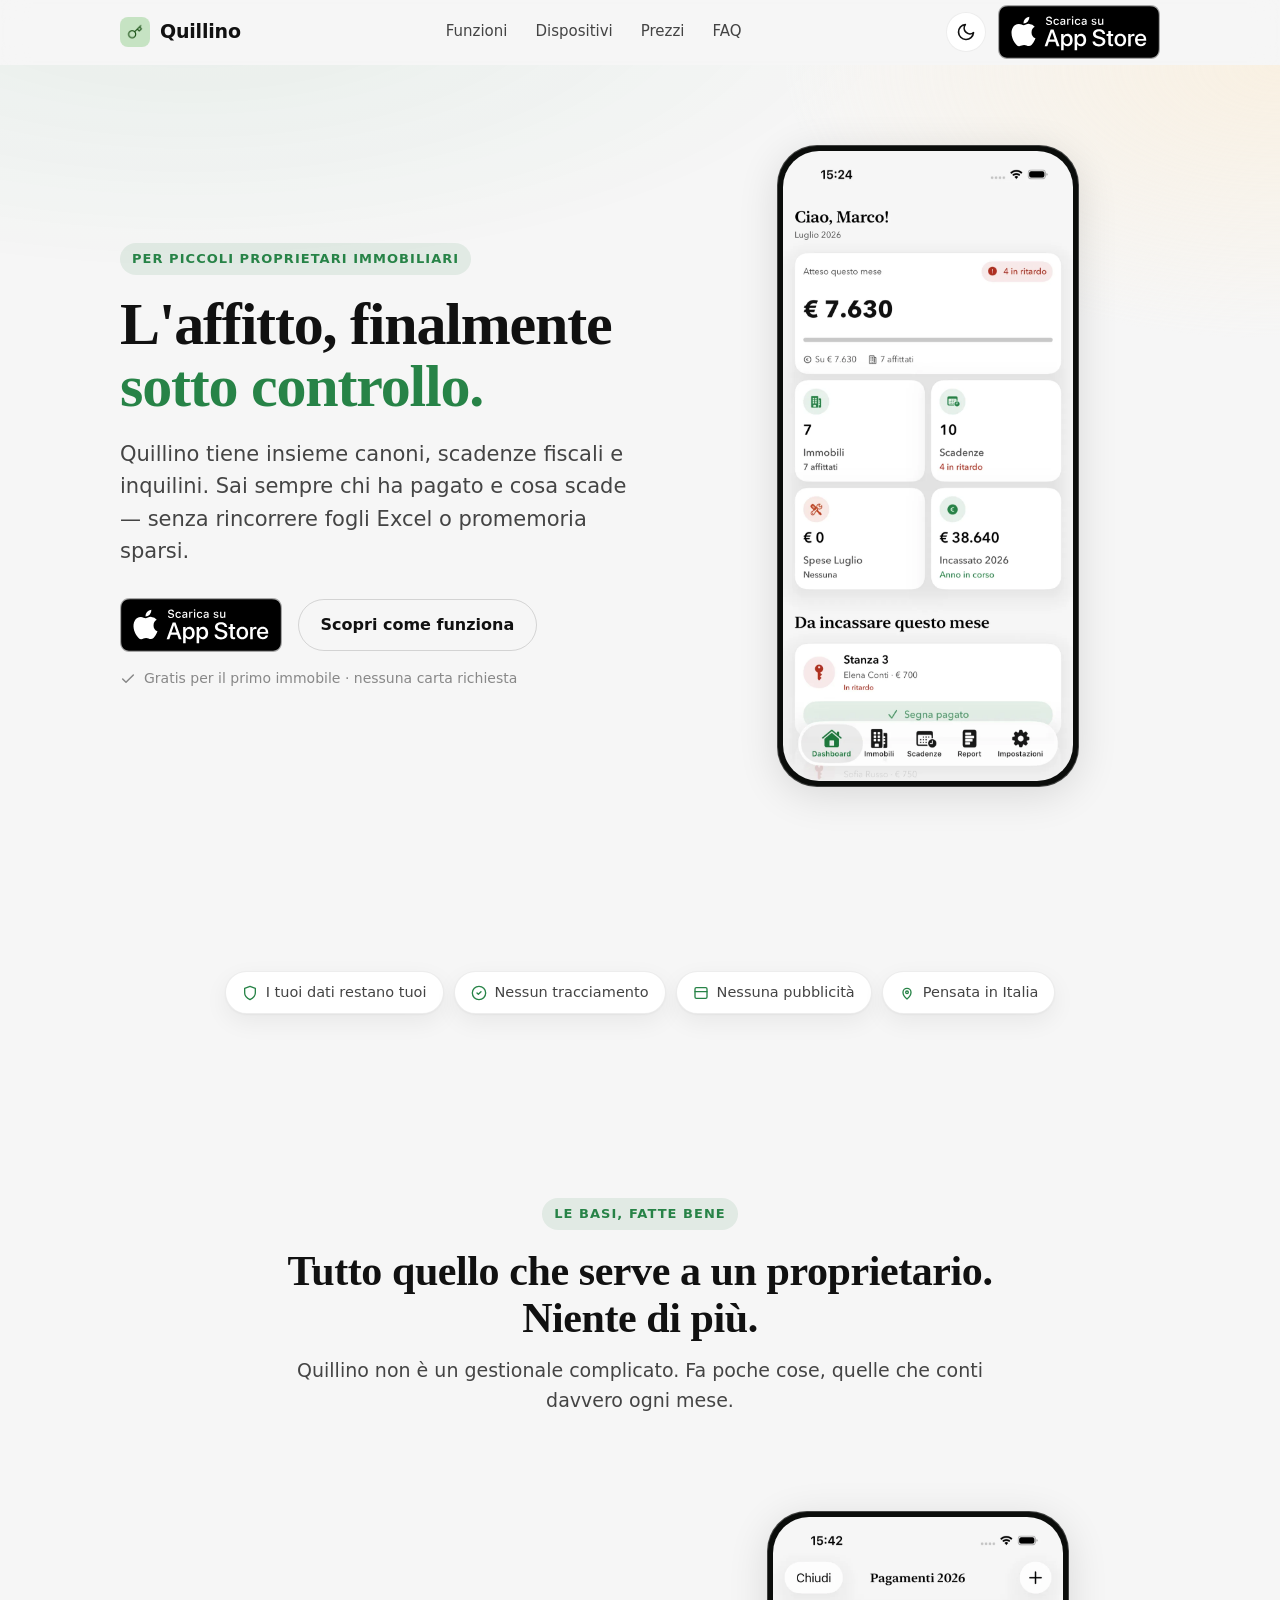
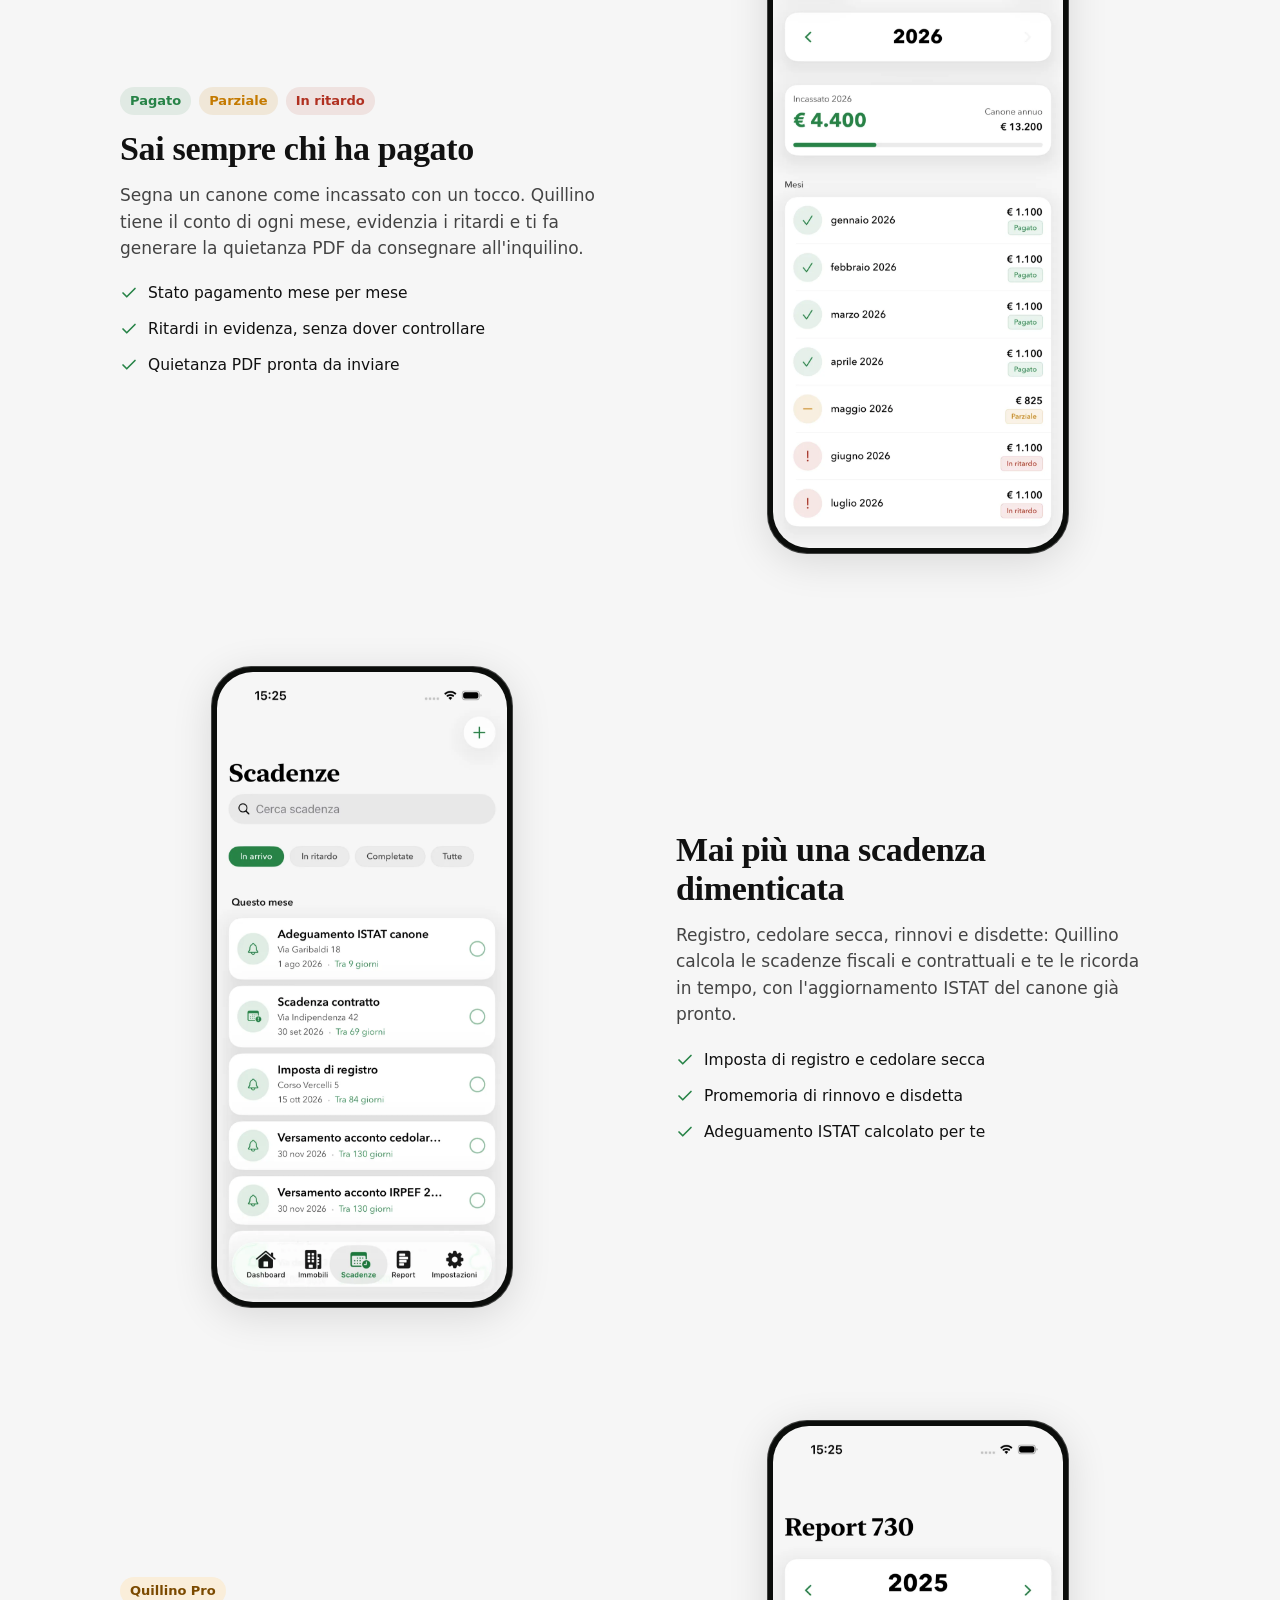
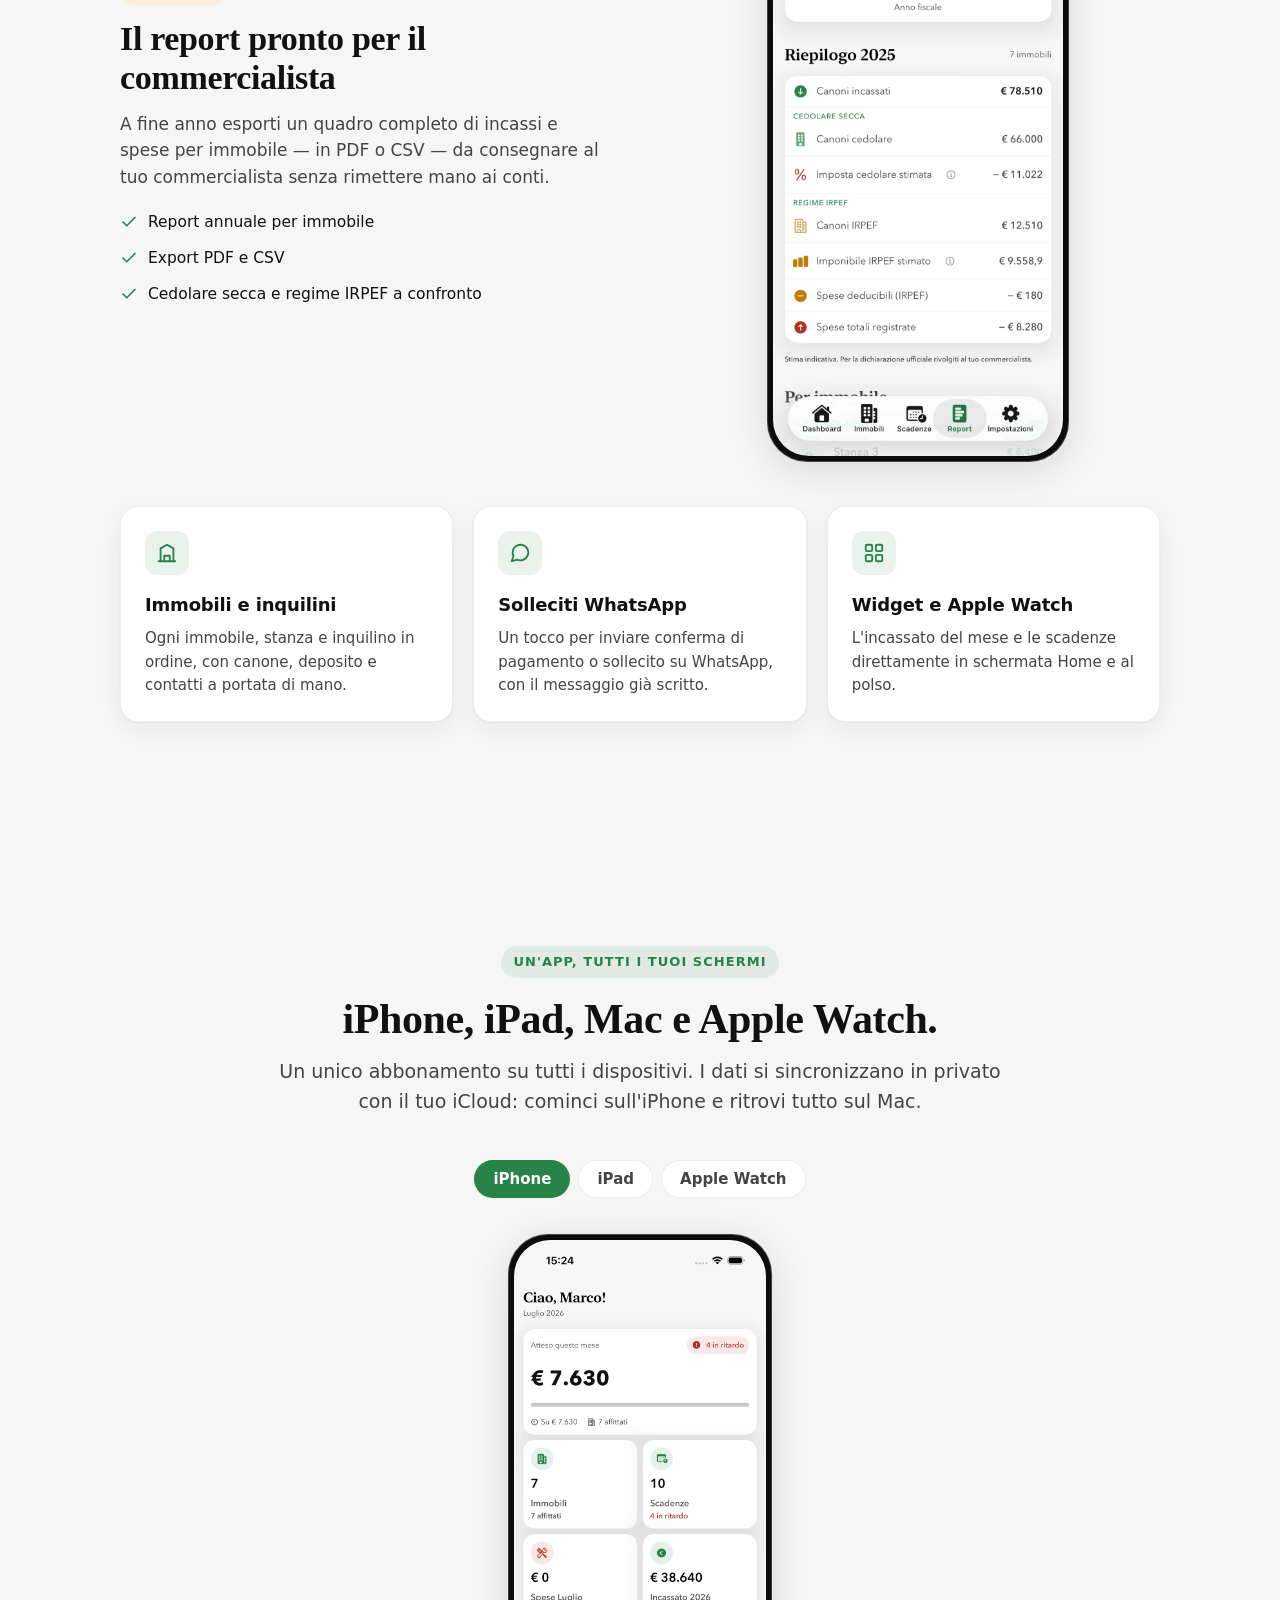
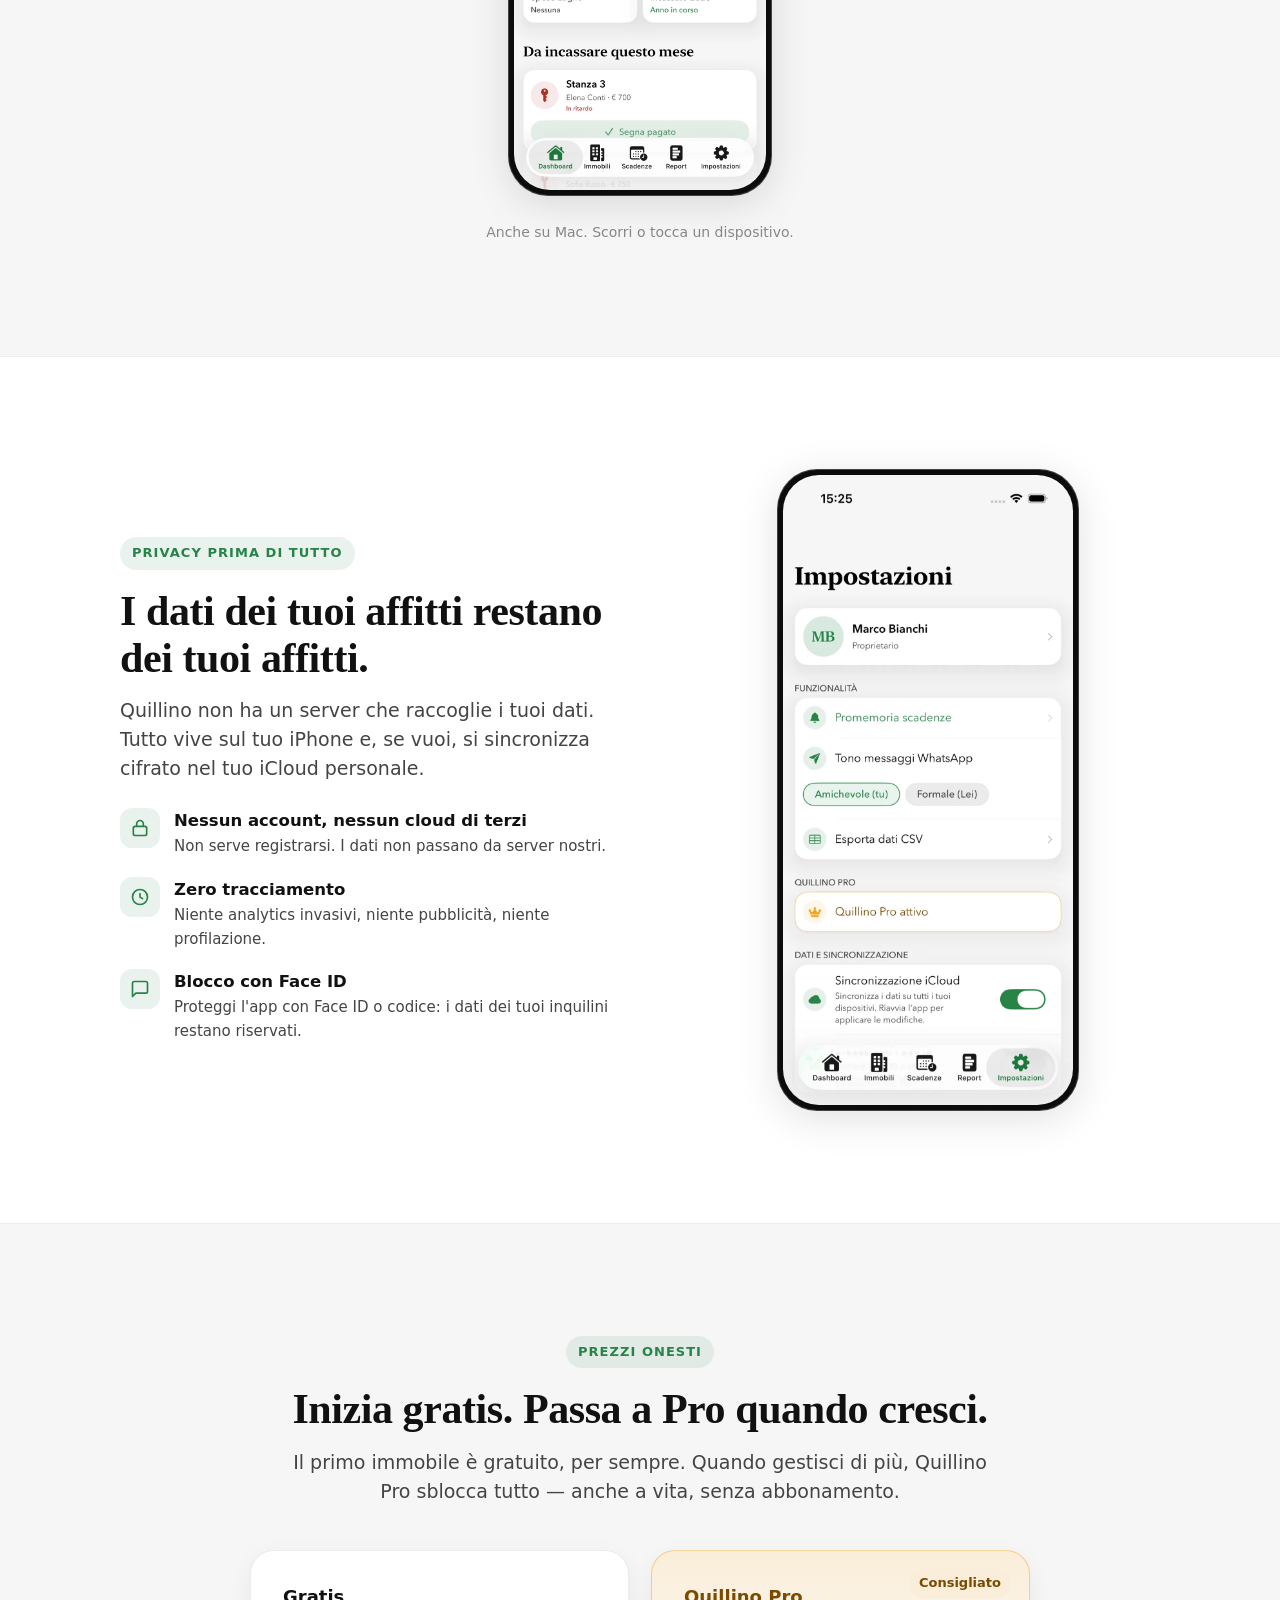
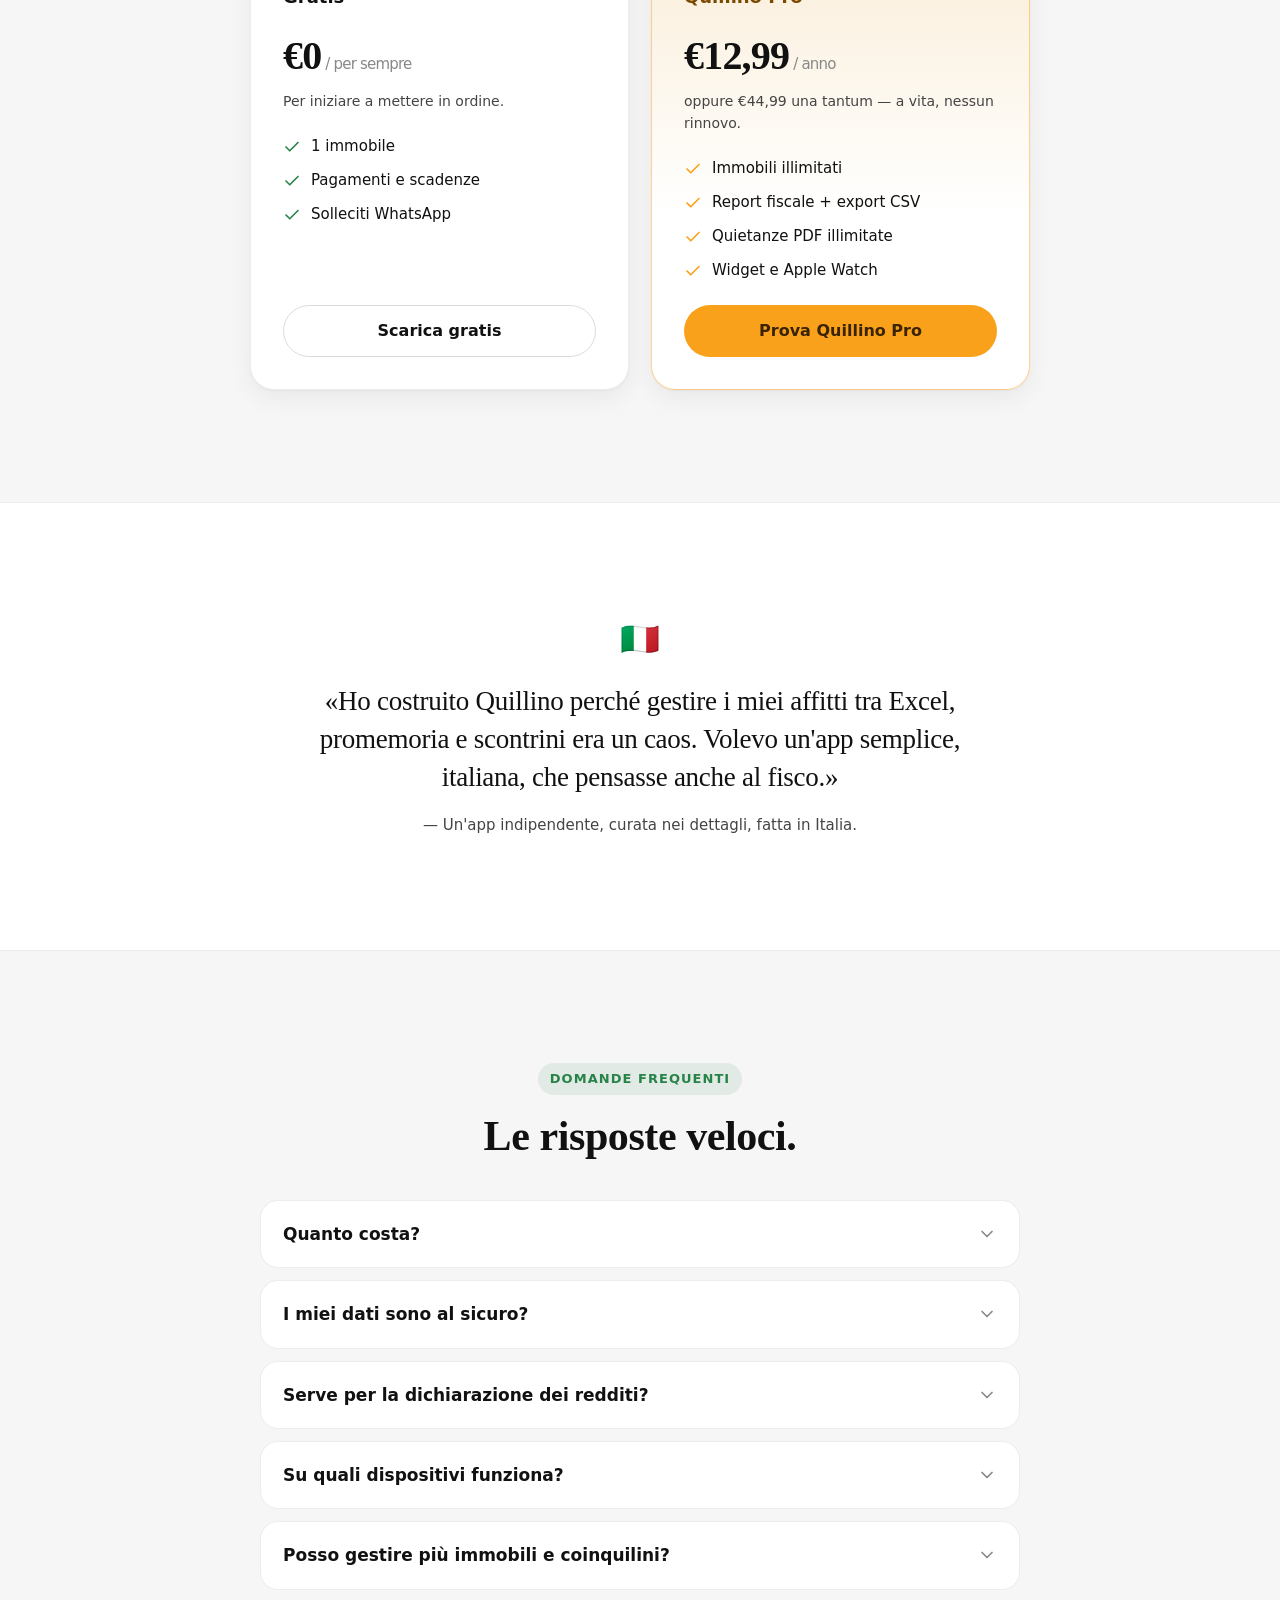
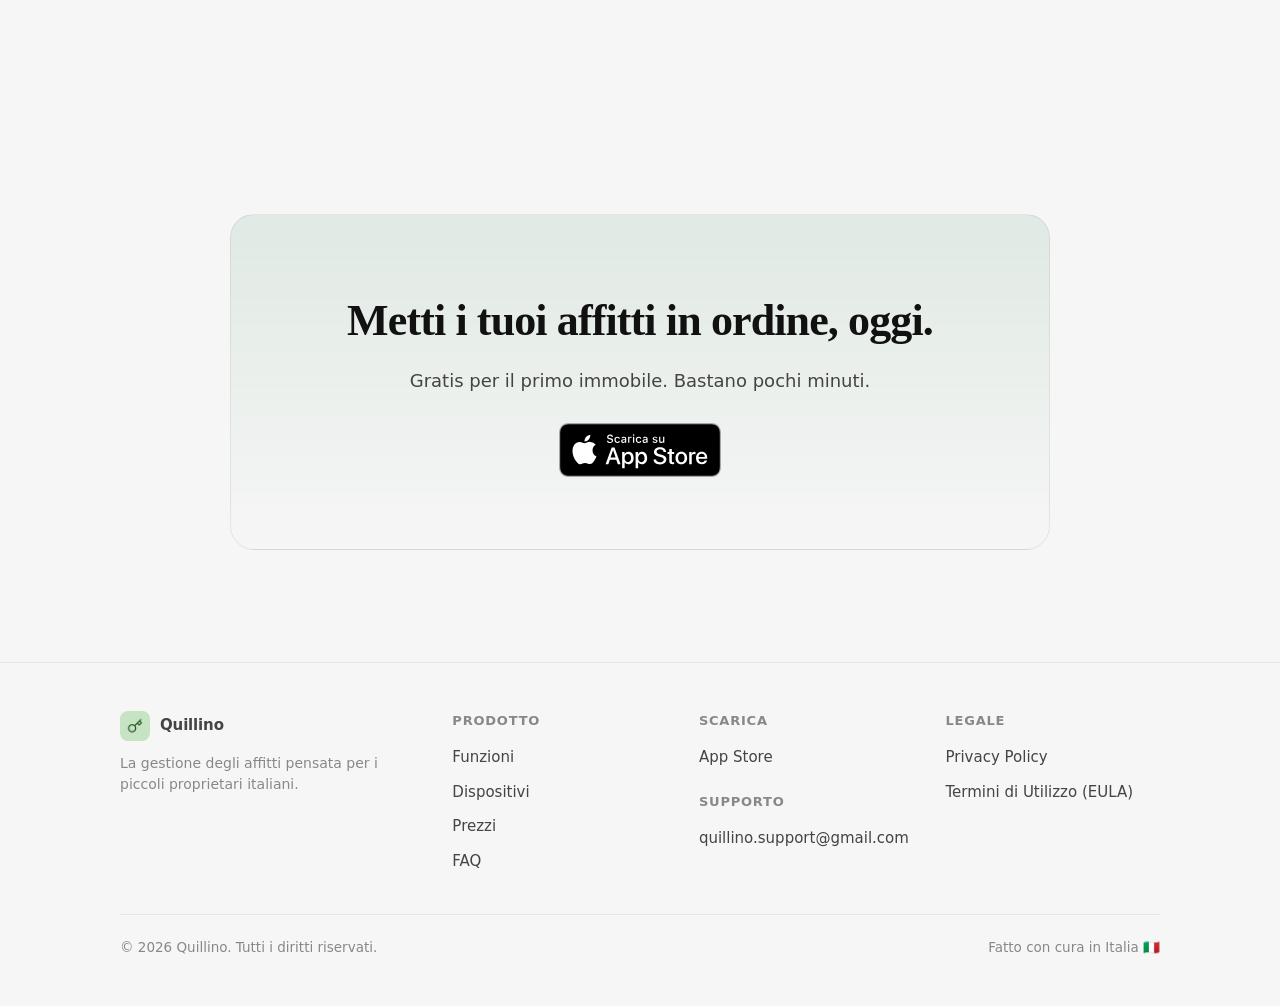
==== index.html @ bfa2b581 "Bordo del frame device sempre visibile (anche dark mode)" ====
<!doctype html>
<html lang="it">
<head>
<meta charset="utf-8" />
<meta name="viewport" content="width=device-width, initial-scale=1" />
<title>Quillino — Gestione affitti per piccoli proprietari</title>
<meta name="description" content="Quillino tiene traccia di canoni, scadenze fiscali e inquilini. Sai sempre chi ha pagato e cosa scade, senza fogli Excel. Per iPhone, iPad, Mac e Apple Watch." />

<link rel="canonical" href="https://matteolubinu.github.io/quillino/" />

<!-- Open Graph / social — URL assoluti: gli scraper (WhatsApp, iMessage, LinkedIn) non risolvono path relativi -->
<meta property="og:type" content="website" />
<meta property="og:url" content="https://matteolubinu.github.io/quillino/" />
<meta property="og:title" content="Quillino — Gestione affitti" />
<meta property="og:description" content="Canoni, scadenze fiscali e inquilini sotto controllo. Senza fogli Excel." />
<meta property="og:image" content="https://matteolubinu.github.io/quillino/assets/screens/01-dashboard.png" />
<meta property="og:image:width" content="900" />
<meta property="og:image:height" content="1955" />
<meta property="og:locale" content="it_IT" />

<!-- Twitter/X Card -->
<meta name="twitter:card" content="summary_large_image" />
<meta name="twitter:title" content="Quillino — Gestione affitti" />
<meta name="twitter:description" content="Canoni, scadenze fiscali e inquilini sotto controllo. Senza fogli Excel." />
<meta name="twitter:image" content="https://matteolubinu.github.io/quillino/assets/screens/01-dashboard.png" />

<meta name="theme-color" content="#F6F6F6" media="(prefers-color-scheme: light)" />
<meta name="theme-color" content="#1A1E1A" media="(prefers-color-scheme: dark)" />

<link rel="icon" href="assets/icon.png" type="image/png" />
<link rel="apple-touch-icon" href="assets/icon.png" />
<link rel="stylesheet" href="styles.css" />
<script>
  // Imposta il tema PRIMA del paint (niente flash): preferenza salvata o sistema.
  (function () {
    try {
      var t = localStorage.getItem('quillino-theme');
      if (t !== 'light' && t !== 'dark') {
        t = matchMedia('(prefers-color-scheme: dark)').matches ? 'dark' : 'light';
      }
      document.documentElement.setAttribute('data-theme', t);
    } catch (e) {}
  })();
</script>
</head>
<body>

<!-- ============================================================ NAVBAR -->
<header class="nav" id="nav">
  <div class="container nav-inner">
    <a class="brand" href="#top" aria-label="Quillino">
      <img class="logo" src="assets/icon.png" alt="" /> Quillino
    </a>
    <nav class="nav-links" aria-label="Navigazione principale">
      <a href="#funzioni">Funzioni</a>
      <a href="#dispositivi">Dispositivi</a>
      <a href="#prezzi">Prezzi</a>
      <a href="#faq">FAQ</a>
    </nav>
    <div class="nav-cta">
      <button class="theme-toggle" id="themeToggle" type="button" aria-label="Alterna anteprima chiara/scura">
        <svg class="ico-moon" width="20" height="20" viewBox="0 0 24 24" fill="none" stroke="currentColor" stroke-width="2" stroke-linecap="round" stroke-linejoin="round"><path d="M21 12.8A9 9 0 1 1 11.2 3 7 7 0 0 0 21 12.8z"/></svg>
        <svg class="ico-sun" width="20" height="20" viewBox="0 0 24 24" fill="none" stroke="currentColor" stroke-width="2" stroke-linecap="round" stroke-linejoin="round"><circle cx="12" cy="12" r="4"/><path d="M12 2v2M12 20v2M4.9 4.9l1.4 1.4M17.7 17.7l1.4 1.4M2 12h2M20 12h2M4.9 19.1l1.4-1.4M17.7 6.3l1.4-1.4"/></svg>
      </button>
      <a class="appstore" href="https://apps.apple.com/it/app/quillino-gestione-affitti/id6774200347" aria-label="Scaricalo su App Store">
        <!-- App Store badge -->
        <img src="assets/appstore-it.svg" alt="" width="162" height="54" />
      </a>
    </div>
    <button class="nav-toggle" id="navToggle" aria-label="Apri menu" aria-expanded="false">
      <svg width="24" height="24" viewBox="0 0 24 24" fill="none" stroke="currentColor" stroke-width="2" stroke-linecap="round"><path d="M4 7h16M4 12h16M4 17h16"/></svg>
    </button>
  </div>
</header>

<span id="top"></span>

<!-- ============================================================== HERO -->
<section class="hero section">
  <div class="container hero-grid">
    <div class="hero-copy reveal">
      <span class="eyebrow">Per piccoli proprietari immobiliari</span>
      <h1>L'affitto, finalmente <span class="accent">sotto controllo.</span></h1>
      <p class="lead">Quillino tiene insieme canoni, scadenze fiscali e inquilini. Sai sempre chi ha pagato e cosa scade — senza rincorrere fogli Excel o promemoria sparsi.</p>
      <div class="hero-actions">
        <a class="appstore" href="https://apps.apple.com/it/app/quillino-gestione-affitti/id6774200347" aria-label="Scaricalo su App Store">
          <img src="assets/appstore-it.svg" alt="" width="162" height="54" />
        </a>
        <a class="btn btn-ghost" href="#funzioni">Scopri come funziona</a>
      </div>
      <p class="hero-reassure">
        <svg width="16" height="16" viewBox="0 0 24 24" fill="none" stroke="currentColor" stroke-width="2.2" stroke-linecap="round" stroke-linejoin="round"><path d="M20 6 9 17l-5-5"/></svg>
        Gratis per il primo immobile · nessuna carta richiesta
      </p>
    </div>
    <div class="hero-media reveal">
      <div class="device">
        <img class="shot" data-light="assets/screens/01-dashboard.webp" data-dark="assets/screens/01-dashboard-dark.webp" src="assets/screens/01-dashboard.webp" alt="La dashboard di Quillino con l'incassato del mese e le prossime scadenze" width="900" height="1955" />
      </div>
    </div>
  </div>
</section>

<!-- ============================================================= TRUST -->
<section class="trust section-tight">
  <div class="container trust-tags reveal">
    <span class="tag"><svg width="16" height="16" viewBox="0 0 24 24" fill="none" stroke="currentColor" stroke-width="2" stroke-linecap="round" stroke-linejoin="round"><path d="M12 22s8-4 8-10V5l-8-3-8 3v7c0 6 8 10 8 10z"/></svg> I tuoi dati restano tuoi</span>
    <span class="tag"><svg width="16" height="16" viewBox="0 0 24 24" fill="none" stroke="currentColor" stroke-width="2" stroke-linecap="round" stroke-linejoin="round"><circle cx="12" cy="12" r="10"/><path d="m9 12 2 2 4-4"/></svg> Nessun tracciamento</span>
    <span class="tag"><svg width="16" height="16" viewBox="0 0 24 24" fill="none" stroke="currentColor" stroke-width="2" stroke-linecap="round" stroke-linejoin="round"><rect x="3" y="4" width="18" height="16" rx="2"/><path d="M3 10h18"/></svg> Nessuna pubblicità</span>
    <span class="tag"><svg width="16" height="16" viewBox="0 0 24 24" fill="none" stroke="currentColor" stroke-width="2" stroke-linecap="round" stroke-linejoin="round"><path d="M12 21s-6-4.35-6-10a6 6 0 0 1 12 0c0 5.65-6 10-6 10z"/><circle cx="12" cy="11" r="2"/></svg> Pensata in Italia</span>
  </div>
</section>

<!-- ========================================================== FUNZIONI -->
<section class="section" id="funzioni">
  <div class="container center reveal">
    <span class="eyebrow">Le basi, fatte bene</span>
    <h2 class="section-title">Tutto quello che serve a un proprietario.<br>Niente di più.</h2>
    <p class="section-lead">Quillino non è un gestionale complicato. Fa poche cose, quelle che conti davvero ogni mese.</p>
  </div>

  <div class="container" style="margin-top: clamp(48px, 8vw, 96px);">

    <!-- Feature 1 -->
    <div class="feat-row reveal">
      <div class="feat-copy">
        <div style="display:flex; gap:8px; margin-bottom:14px;">
          <span class="badge badge--paid">Pagato</span>
          <span class="badge badge--partial">Parziale</span>
          <span class="badge badge--late">In ritardo</span>
        </div>
        <h3>Sai sempre chi ha pagato</h3>
        <p>Segna un canone come incassato con un tocco. Quillino tiene il conto di ogni mese, evidenzia i ritardi e ti fa generare la quietanza PDF da consegnare all'inquilino.</p>
        <ul class="feat-points">
          <li><svg width="18" height="18" viewBox="0 0 24 24" fill="none" stroke="currentColor" stroke-width="2.2" stroke-linecap="round" stroke-linejoin="round"><path d="M20 6 9 17l-5-5"/></svg> Stato pagamento mese per mese</li>
          <li><svg width="18" height="18" viewBox="0 0 24 24" fill="none" stroke="currentColor" stroke-width="2.2" stroke-linecap="round" stroke-linejoin="round"><path d="M20 6 9 17l-5-5"/></svg> Ritardi in evidenza, senza dover controllare</li>
          <li><svg width="18" height="18" viewBox="0 0 24 24" fill="none" stroke="currentColor" stroke-width="2.2" stroke-linecap="round" stroke-linejoin="round"><path d="M20 6 9 17l-5-5"/></svg> Quietanza PDF pronta da inviare</li>
        </ul>
      </div>
      <div class="feat-media"><div class="device"><img class="shot" data-light="assets/screens/03-pagamenti.webp" data-dark="assets/screens/03-pagamenti-dark.webp" src="assets/screens/03-pagamenti.webp" alt="Elenco pagamenti mensili con stato Pagato, Parziale e In ritardo" loading="lazy" /></div></div>
    </div>

    <!-- Feature 2 -->
    <div class="feat-row reverse reveal">
      <div class="feat-copy">
        <h3>Mai più una scadenza dimenticata</h3>
        <p>Registro, cedolare secca, rinnovi e disdette: Quillino calcola le scadenze fiscali e contrattuali e te le ricorda in tempo, con l'aggiornamento ISTAT del canone già pronto.</p>
        <ul class="feat-points">
          <li><svg width="18" height="18" viewBox="0 0 24 24" fill="none" stroke="currentColor" stroke-width="2.2" stroke-linecap="round" stroke-linejoin="round"><path d="M20 6 9 17l-5-5"/></svg> Imposta di registro e cedolare secca</li>
          <li><svg width="18" height="18" viewBox="0 0 24 24" fill="none" stroke="currentColor" stroke-width="2.2" stroke-linecap="round" stroke-linejoin="round"><path d="M20 6 9 17l-5-5"/></svg> Promemoria di rinnovo e disdetta</li>
          <li><svg width="18" height="18" viewBox="0 0 24 24" fill="none" stroke="currentColor" stroke-width="2.2" stroke-linecap="round" stroke-linejoin="round"><path d="M20 6 9 17l-5-5"/></svg> Adeguamento ISTAT calcolato per te</li>
        </ul>
      </div>
      <div class="feat-media"><div class="device"><img class="shot" data-light="assets/screens/04-scadenze.webp" data-dark="assets/screens/04-scadenze-dark.webp" src="assets/screens/04-scadenze.webp" alt="Elenco delle prossime scadenze fiscali e contrattuali" loading="lazy" /></div></div>
    </div>

    <!-- Feature 3 -->
    <div class="feat-row reveal">
      <div class="feat-copy">
        <span class="badge badge--pro" style="margin-bottom:14px;">Quillino Pro</span>
        <h3>Il report pronto per il commercialista</h3>
        <p>A fine anno esporti un quadro completo di incassi e spese per immobile — in PDF o CSV — da consegnare al tuo commercialista senza rimettere mano ai conti.</p>
        <ul class="feat-points">
          <li><svg width="18" height="18" viewBox="0 0 24 24" fill="none" stroke="currentColor" stroke-width="2.2" stroke-linecap="round" stroke-linejoin="round"><path d="M20 6 9 17l-5-5"/></svg> Report annuale per immobile</li>
          <li><svg width="18" height="18" viewBox="0 0 24 24" fill="none" stroke="currentColor" stroke-width="2.2" stroke-linecap="round" stroke-linejoin="round"><path d="M20 6 9 17l-5-5"/></svg> Export PDF e CSV</li>
          <li><svg width="18" height="18" viewBox="0 0 24 24" fill="none" stroke="currentColor" stroke-width="2.2" stroke-linecap="round" stroke-linejoin="round"><path d="M20 6 9 17l-5-5"/></svg> Cedolare secca e regime IRPEF a confronto</li>
        </ul>
      </div>
      <div class="feat-media"><div class="device"><img class="shot" data-light="assets/screens/05-report.webp" data-dark="assets/screens/05-report-dark.webp" src="assets/screens/05-report.webp" alt="Report fiscale annuale con incassi e spese" loading="lazy" /></div></div>
    </div>

  </div>

  <!-- Feature grid -->
  <div class="container">
    <div class="grid-cards">
      <div class="card reveal">
        <div class="ico"><svg width="22" height="22" viewBox="0 0 24 24" fill="none" stroke="currentColor" stroke-width="2" stroke-linecap="round" stroke-linejoin="round"><path d="M3 21h18M5 21V7l7-4 7 4v14M9 21v-6h6v6"/></svg></div>
        <h4>Immobili e inquilini</h4>
        <p>Ogni immobile, stanza e inquilino in ordine, con canone, deposito e contatti a portata di mano.</p>
      </div>
      <div class="card reveal">
        <div class="ico"><svg width="22" height="22" viewBox="0 0 24 24" fill="none" stroke="currentColor" stroke-width="2" stroke-linecap="round" stroke-linejoin="round"><path d="M21 11.5a8.4 8.4 0 0 1-.9 3.8 8.5 8.5 0 0 1-7.6 4.7 8.4 8.4 0 0 1-3.8-.9L3 21l1.9-5.7a8.4 8.4 0 0 1-.9-3.8 8.5 8.5 0 0 1 4.7-7.6 8.4 8.4 0 0 1 3.8-.9h.5a8.5 8.5 0 0 1 8 8v.5z"/></svg></div>
        <h4>Solleciti WhatsApp</h4>
        <p>Un tocco per inviare conferma di pagamento o sollecito su WhatsApp, con il messaggio già scritto.</p>
      </div>
      <div class="card reveal">
        <div class="ico"><svg width="22" height="22" viewBox="0 0 24 24" fill="none" stroke="currentColor" stroke-width="2" stroke-linecap="round" stroke-linejoin="round"><rect x="3" y="3" width="7" height="7" rx="1.5"/><rect x="14" y="3" width="7" height="7" rx="1.5"/><rect x="3" y="14" width="7" height="7" rx="1.5"/><rect x="14" y="14" width="7" height="7" rx="1.5"/></svg></div>
        <h4>Widget e Apple Watch</h4>
        <p>L'incassato del mese e le scadenze direttamente in schermata Home e al polso.</p>
      </div>
    </div>
  </div>
</section>

<!-- ======================================================= DISPOSITIVI -->
<section class="section" id="dispositivi">
  <div class="container center reveal">
    <span class="eyebrow">Un'app, tutti i tuoi schermi</span>
    <h2 class="section-title">iPhone, iPad, Mac e Apple Watch.</h2>
    <p class="section-lead">Un unico abbonamento su tutti i dispositivi. I dati si sincronizzano in privato con il tuo iCloud: cominci sull'iPhone e ritrovi tutto sul Mac.</p>
  </div>
  <div class="container">
    <div class="carousel reveal" id="deviceCarousel">
      <div class="carousel-tabs" role="tablist" aria-label="Scegli il dispositivo">
        <button class="ctab is-active" id="ctab-iphone" type="button" role="tab" aria-selected="true"  aria-controls="cpanel-iphone" tabindex="0"  data-device="iphone">iPhone</button>
        <button class="ctab"           id="ctab-ipad"   type="button" role="tab" aria-selected="false" aria-controls="cpanel-ipad"   tabindex="-1" data-device="ipad">iPad</button>
        <button class="ctab"           id="ctab-watch"  type="button" role="tab" aria-selected="false" aria-controls="cpanel-watch"  tabindex="-1" data-device="watch">Apple Watch</button>
      </div>
      <div class="carousel-stage">
        <div class="cslide is-active" id="cpanel-iphone" role="tabpanel" aria-labelledby="ctab-iphone" data-device="iphone">
          <div class="device"><img class="shot" data-light="assets/screens/01-dashboard.webp" data-dark="assets/screens/01-dashboard-dark.webp" src="assets/screens/01-dashboard.webp" alt="Quillino su iPhone" loading="lazy" /></div>
        </div>
        <div class="cslide" id="cpanel-ipad" role="tabpanel" aria-labelledby="ctab-ipad" data-device="ipad">
          <div class="frame-ipad"><img class="shot" data-light="assets/screens/ipad.webp" data-dark="assets/screens/ipad-dark.webp" src="assets/screens/ipad.webp" alt="Quillino su iPad" loading="lazy" /></div>
        </div>
        <div class="cslide" id="cpanel-watch" role="tabpanel" aria-labelledby="ctab-watch" data-device="watch">
          <div class="frame-watch"><img src="assets/screens/watch.webp" alt="Quillino su Apple Watch" loading="lazy" /></div>
        </div>
      </div>
      <p class="carousel-hint">Anche su Mac. Scorri o tocca un dispositivo.</p>
    </div>
  </div>
</section>

<!-- =========================================================== PRIVACY -->
<section class="privacy section">
  <div class="container privacy-grid">
    <div class="reveal">
      <span class="eyebrow">Privacy prima di tutto</span>
      <h2 class="section-title">I dati dei tuoi affitti restano dei tuoi affitti.</h2>
      <p class="section-lead">Quillino non ha un server che raccoglie i tuoi dati. Tutto vive sul tuo iPhone e, se vuoi, si sincronizza cifrato nel tuo iCloud personale.</p>
      <div class="privacy-list">
        <div class="row">
          <div class="ico"><svg width="20" height="20" viewBox="0 0 24 24" fill="none" stroke="currentColor" stroke-width="2" stroke-linecap="round" stroke-linejoin="round"><rect x="4" y="10" width="16" height="11" rx="2"/><path d="M8 10V7a4 4 0 0 1 8 0v3"/></svg></div>
          <div><h4>Nessun account, nessun cloud di terzi</h4><p>Non serve registrarsi. I dati non passano da server nostri.</p></div>
        </div>
        <div class="row">
          <div class="ico"><svg width="20" height="20" viewBox="0 0 24 24" fill="none" stroke="currentColor" stroke-width="2" stroke-linecap="round" stroke-linejoin="round"><circle cx="12" cy="12" r="9"/><path d="M12 8v4l3 2"/></svg></div>
          <div><h4>Zero tracciamento</h4><p>Niente analytics invasivi, niente pubblicità, niente profilazione.</p></div>
        </div>
        <div class="row">
          <div class="ico"><svg width="20" height="20" viewBox="0 0 24 24" fill="none" stroke="currentColor" stroke-width="2" stroke-linecap="round" stroke-linejoin="round"><path d="M21 15a2 2 0 0 1-2 2H7l-4 4V5a2 2 0 0 1 2-2h14a2 2 0 0 1 2 2z"/></svg></div>
          <div><h4>Blocco con Face ID</h4><p>Proteggi l'app con Face ID o codice: i dati dei tuoi inquilini restano riservati.</p></div>
        </div>
      </div>
    </div>
    <div class="feat-media reveal">
      <div class="device"><img class="shot" data-light="assets/screens/08-privacy.webp" data-dark="assets/screens/08-privacy-dark.webp" src="assets/screens/08-privacy.webp" alt="Le impostazioni di privacy e blocco app di Quillino" loading="lazy" /></div>
    </div>
  </div>
</section>

<!-- ============================================================ PREZZI -->
<section class="section" id="prezzi">
  <div class="container center reveal">
    <span class="eyebrow">Prezzi onesti</span>
    <h2 class="section-title">Inizia gratis. Passa a Pro quando cresci.</h2>
    <p class="section-lead">Il primo immobile è gratuito, per sempre. Quando gestisci di più, Quillino Pro sblocca tutto — anche a vita, senza abbonamento.</p>
  </div>
  <div class="container">
    <div class="price-grid">
      <div class="price reveal">
        <div class="tier">Gratis</div>
        <div class="amount">€0<small> / per sempre</small></div>
        <div class="sub">Per iniziare a mettere in ordine.</div>
        <ul>
          <li class="on"><svg width="18" height="18" viewBox="0 0 24 24" fill="none" stroke="currentColor" stroke-width="2.2" stroke-linecap="round" stroke-linejoin="round"><path d="M20 6 9 17l-5-5"/></svg> 1 immobile</li>
          <li class="on"><svg width="18" height="18" viewBox="0 0 24 24" fill="none" stroke="currentColor" stroke-width="2.2" stroke-linecap="round" stroke-linejoin="round"><path d="M20 6 9 17l-5-5"/></svg> Pagamenti e scadenze</li>
          <li class="on"><svg width="18" height="18" viewBox="0 0 24 24" fill="none" stroke="currentColor" stroke-width="2.2" stroke-linecap="round" stroke-linejoin="round"><path d="M20 6 9 17l-5-5"/></svg> Solleciti WhatsApp</li>
        </ul>
        <a class="btn btn-ghost" href="https://apps.apple.com/it/app/quillino-gestione-affitti/id6774200347">Scarica gratis</a>
      </div>
      <div class="price pro reveal">
        <span class="badge badge--pro price-tag">Consigliato</span>
        <div class="tier gold">Quillino Pro</div>
        <div class="amount">€12,99<small> / anno</small></div>
        <div class="sub">oppure €44,99 una tantum — a vita, nessun rinnovo.</div>
        <ul>
          <li class="on gold"><svg width="18" height="18" viewBox="0 0 24 24" fill="none" stroke="currentColor" stroke-width="2.2" stroke-linecap="round" stroke-linejoin="round"><path d="M20 6 9 17l-5-5"/></svg> Immobili illimitati</li>
          <li class="on gold"><svg width="18" height="18" viewBox="0 0 24 24" fill="none" stroke="currentColor" stroke-width="2.2" stroke-linecap="round" stroke-linejoin="round"><path d="M20 6 9 17l-5-5"/></svg> Report fiscale + export CSV</li>
          <li class="on gold"><svg width="18" height="18" viewBox="0 0 24 24" fill="none" stroke="currentColor" stroke-width="2.2" stroke-linecap="round" stroke-linejoin="round"><path d="M20 6 9 17l-5-5"/></svg> Quietanze PDF illimitate</li>
          <li class="on gold"><svg width="18" height="18" viewBox="0 0 24 24" fill="none" stroke="currentColor" stroke-width="2.2" stroke-linecap="round" stroke-linejoin="round"><path d="M20 6 9 17l-5-5"/></svg> Widget e Apple Watch</li>
        </ul>
        <a class="btn btn-gold" href="https://apps.apple.com/it/app/quillino-gestione-affitti/id6774200347">Prova Quillino Pro</a>
      </div>
    </div>
  </div>
</section>

<!-- ============================================================= INDIE -->
<section class="indie section">
  <div class="container indie-inner reveal">
    <div class="flag">🇮🇹</div>
    <blockquote>«Ho costruito Quillino perché gestire i miei affitti tra Excel, promemoria e scontrini era un caos. Volevo un'app semplice, italiana, che pensasse anche al fisco.»</blockquote>
    <p class="sign">— Un'app indipendente, curata nei dettagli, fatta in Italia.</p>
  </div>
</section>

<!-- =============================================================== FAQ -->
<section class="section" id="faq">
  <div class="container center reveal">
    <span class="eyebrow">Domande frequenti</span>
    <h2 class="section-title">Le risposte veloci.</h2>
  </div>
  <div class="container">
    <div class="faq-list">
      <details class="faq reveal">
        <summary>Quanto costa? <svg class="chev" width="20" height="20" viewBox="0 0 24 24" fill="none" stroke="currentColor" stroke-width="2" stroke-linecap="round" stroke-linejoin="round"><path d="m6 9 6 6 6-6"/></svg></summary>
        <div class="body">Il primo immobile è gratuito per sempre. Quillino Pro costa €12,99 all'anno oppure €44,99 una tantum (a vita, senza rinnovo) e sblocca immobili illimitati, report fiscale, export CSV, quietanze e widget.</div>
      </details>
      <details class="faq reveal">
        <summary>I miei dati sono al sicuro? <svg class="chev" width="20" height="20" viewBox="0 0 24 24" fill="none" stroke="currentColor" stroke-width="2" stroke-linecap="round" stroke-linejoin="round"><path d="m6 9 6 6 6-6"/></svg></summary>
        <div class="body">Sì. Quillino non ha server propri: i dati restano sul tuo iPhone e, se attivi la sincronizzazione, viaggiano cifrati solo nel tuo iCloud personale. Nessun tracciamento, nessuna pubblicità. Puoi anche bloccare l'app con Face ID.</div>
      </details>
      <details class="faq reveal">
        <summary>Serve per la dichiarazione dei redditi? <svg class="chev" width="20" height="20" viewBox="0 0 24 24" fill="none" stroke="currentColor" stroke-width="2" stroke-linecap="round" stroke-linejoin="round"><path d="m6 9 6 6 6-6"/></svg></summary>
        <div class="body">Quillino prepara un report annuale chiaro di incassi e spese, con cedolare secca e regime IRPEF a confronto, da consegnare al tuo commercialista. Non sostituisce il commercialista, ma gli fa risparmiare (e ti fa risparmiare) tempo.</div>
      </details>
      <details class="faq reveal">
        <summary>Su quali dispositivi funziona? <svg class="chev" width="20" height="20" viewBox="0 0 24 24" fill="none" stroke="currentColor" stroke-width="2" stroke-linecap="round" stroke-linejoin="round"><path d="m6 9 6 6 6-6"/></svg></summary>
        <div class="body">iPhone, iPad, Mac (Apple Silicon) e Apple Watch. Un unico acquisto vale su tutti i tuoi dispositivi Apple, con i dati sincronizzati via iCloud.</div>
      </details>
      <details class="faq reveal">
        <summary>Posso gestire più immobili e coinquilini? <svg class="chev" width="20" height="20" viewBox="0 0 24 24" fill="none" stroke="currentColor" stroke-width="2" stroke-linecap="round" stroke-linejoin="round"><path d="m6 9 6 6 6-6"/></svg></summary>
        <div class="body">Sì. Con Pro gestisci immobili illimitati, incluse le situazioni con più inquilini nello stesso immobile (canoni per stanza) e i relativi pagamenti separati.</div>
      </details>
    </div>
  </div>
</section>

<!-- ========================================================= CTA FINALE -->
<section class="section cta-final">
  <div class="container reveal">
    <div class="cta-card">
      <h2>Metti i tuoi affitti in ordine, oggi.</h2>
      <p>Gratis per il primo immobile. Bastano pochi minuti.</p>
      <div class="actions">
        <a class="appstore" href="https://apps.apple.com/it/app/quillino-gestione-affitti/id6774200347" aria-label="Scaricalo su App Store">
          <img src="assets/appstore-it.svg" alt="" width="162" height="54" />
        </a>
      </div>
    </div>
  </div>
</section>

<!-- ============================================================ FOOTER -->
<footer class="footer">
  <div class="container">
    <div class="footer-grid">
      <div>
        <a class="brand" href="#top"><img class="logo" src="assets/icon.png" alt="" /> Quillino</a>
        <p class="desc">La gestione degli affitti pensata per i piccoli proprietari italiani.</p>
      </div>
      <div>
        <h5>Prodotto</h5>
        <ul>
          <li><a href="#funzioni">Funzioni</a></li>
          <li><a href="#dispositivi">Dispositivi</a></li>
          <li><a href="#prezzi">Prezzi</a></li>
          <li><a href="#faq">FAQ</a></li>
        </ul>
      </div>
      <div>
        <h5>Scarica</h5>
        <ul>
          <li><a href="https://apps.apple.com/it/app/quillino-gestione-affitti/id6774200347">App Store</a></li>
        </ul>
        <h5 style="margin-top:22px;">Supporto</h5>
        <ul>
          <li><a href="mailto:quillino.support@gmail.com">quillino.support@gmail.com</a></li>
        </ul>
      </div>
      <div>
        <h5>Legale</h5>
        <ul>
          <li><a href="https://matteolubi.notion.site/Privacy-Policy-Quillino-36fed23c41248144a563e2d562760fc1" target="_blank" rel="noopener">Privacy Policy</a></li>
          <li><a href="https://matteolubi.notion.site/Terms-of-Use-Quillino-371ed23c412481309acce049dfce1dbe" target="_blank" rel="noopener">Termini di Utilizzo (EULA)</a></li>
        </ul>
      </div>
    </div>
    <div class="footer-bottom">
      <span>© <span id="year">2026</span> Quillino. Tutti i diritti riservati.</span>
      <span>Fatto con cura in Italia 🇮🇹</span>
    </div>
  </div>
</footer>

<!-- FAB tema chiaro/scuro, solo mobile -->
<button class="theme-toggle theme-fab" id="themeFab" type="button" aria-label="Alterna anteprima chiara/scura">
  <svg class="ico-moon" width="22" height="22" viewBox="0 0 24 24" fill="none" stroke="currentColor" stroke-width="2" stroke-linecap="round" stroke-linejoin="round"><path d="M21 12.8A9 9 0 1 1 11.2 3 7 7 0 0 0 21 12.8z"/></svg>
  <svg class="ico-sun" width="22" height="22" viewBox="0 0 24 24" fill="none" stroke="currentColor" stroke-width="2" stroke-linecap="round" stroke-linejoin="round"><circle cx="12" cy="12" r="4"/><path d="M12 2v2M12 20v2M4.9 4.9l1.4 1.4M17.7 17.7l1.4 1.4M2 12h2M20 12h2M4.9 19.1l1.4-1.4M17.7 6.3l1.4-1.4"/></svg>
</button>

<script src="script.js"></script>
</body>
</html>
---- styles.css ----
/* =========================================================================
   Quillino — landing page
   Design tokens tradotti dal design system dell'app (Tokens.swift):
   colori dual-mode, tipografia Avenir Next + serif, raggi, spacing.
   ========================================================================= */

:root {
  /* Backgrounds */
  --bg-primary:          #F6F6F6;
  --bg-surface:          #FFFFFF;
  --bg-surface-variant:  #EBEBEA;
  --bg-inverse:          #1A1E1A;

  /* Text */
  --text-primary:    #111111;
  --text-secondary:  #444444;
  --text-tertiary:   #888888;
  --text-on-accent:  #FFFFFF;
  --text-inverse:    #F5F5F0;

  /* Borders */
  --border-default: rgba(0,0,0,0.07);
  --border-strong:  rgba(0,0,0,0.14);

  /* Accents */
  --accent-green:        #278347;
  --accent-green-subtle: rgba(39,131,71,0.10);
  --accent-amber:        #C47A00;
  --accent-amber-subtle: rgba(196,122,0,0.12);
  --accent-red:          #B03020;
  --accent-red-subtle:   rgba(176,48,32,0.10);
  --accent-blue:         #1A5EA8;

  /* Pro / monetizzazione (oro) */
  --accent-paid:        #FAA11B;
  --accent-paid-light:  #FAEEDA;
  --accent-paid-deep:   #7B4A00;

  /* Radii */
  --r-s: 8px;  --r-m: 12px;  --r-l: 18px;  --r-xl: 24px;  --r-full: 9999px;

  /* Elevation */
  --shadow-card: 0 1px 2px rgba(0,0,0,0.04), 0 8px 24px rgba(0,0,0,0.06);
  --shadow-float: 0 8px 40px rgba(0,0,0,0.12);

  /* Type */
  --font-sans: "Avenir Next", "Avenir", -apple-system, BlinkMacSystemFont, "Segoe UI", Roboto, system-ui, sans-serif;
  --font-serif: ui-serif, "New York", Georgia, "Times New Roman", serif;

  --maxw: 1080px;
}

@media (prefers-color-scheme: dark) {
  :root:not([data-theme="light"]) {
    --bg-primary:          #1A1E1A;
    --bg-surface:          #242824;
    --bg-surface-variant:  #2E342E;
    --bg-inverse:          #F6F6F6;

    --text-primary:    #F5F5F0;
    --text-secondary:  #A8A8A4;
    --text-tertiary:   #666664;
    --text-on-accent:  #051A0A;
    --text-inverse:    #111111;

    --border-default: rgba(255,255,255,0.08);
    --border-strong:  rgba(255,255,255,0.16);

    --accent-green:        #4ADE80;
    --accent-green-subtle: rgba(74,222,128,0.12);
    --accent-amber:        #F5A623;
    --accent-amber-subtle: rgba(245,166,35,0.14);
    --accent-red:          #FF6B6B;
    --accent-red-subtle:   rgba(255,107,107,0.12);
    --accent-blue:         #4A9EFF;

    --accent-paid:        #FAA11B;
    --accent-paid-light:  #332814;
    --accent-paid-deep:   #FAD066;

    --shadow-card: 0 1px 2px rgba(0,0,0,0.30), 0 10px 30px rgba(0,0,0,0.35);
    --shadow-float: 0 10px 44px rgba(0,0,0,0.5);
  }
}

/* Override manuale del tema (toggle) — stesse variabili del dark di sistema */
:root[data-theme="dark"] {
    --bg-primary:          #1A1E1A;
    --bg-surface:          #242824;
    --bg-surface-variant:  #2E342E;
    --bg-inverse:          #F6F6F6;

    --text-primary:    #F5F5F0;
    --text-secondary:  #A8A8A4;
    --text-tertiary:   #666664;
    --text-on-accent:  #051A0A;
    --text-inverse:    #111111;

    --border-default: rgba(255,255,255,0.08);
    --border-strong:  rgba(255,255,255,0.16);

    --accent-green:        #4ADE80;
    --accent-green-subtle: rgba(74,222,128,0.12);
    --accent-amber:        #F5A623;
    --accent-amber-subtle: rgba(245,166,35,0.14);
    --accent-red:          #FF6B6B;
    --accent-red-subtle:   rgba(255,107,107,0.12);
    --accent-blue:         #4A9EFF;

    --accent-paid:        #FAA11B;
    --accent-paid-light:  #332814;
    --accent-paid-deep:   #FAD066;

    --shadow-card: 0 1px 2px rgba(0,0,0,0.30), 0 10px 30px rgba(0,0,0,0.35);
    --shadow-float: 0 10px 44px rgba(0,0,0,0.5);
  }


/* ------------------------------------------------------------------ Reset */
*, *::before, *::after { box-sizing: border-box; }
* { margin: 0; }
html { scroll-behavior: smooth; -webkit-text-size-adjust: 100%; }
body {
  font-family: var(--font-sans);
  background: var(--bg-primary);
  color: var(--text-primary);
  line-height: 1.55;
  -webkit-font-smoothing: antialiased;
  text-rendering: optimizeLegibility;
  overflow-x: hidden;
}
img { max-width: 100%; display: block; }
a { color: inherit; text-decoration: none; }
:focus-visible { outline: 2px solid var(--accent-green); outline-offset: 3px; border-radius: 4px; }

/* --------------------------------------------------------------- Layout */
.container { width: 100%; max-width: var(--maxw); margin-inline: auto; padding-inline: 20px; }
.section { padding-block: clamp(56px, 9vw, 112px); }
.section-tight { padding-block: clamp(40px, 6vw, 72px); }

.eyebrow {
  display: inline-block;
  font-size: 13px; font-weight: 600; letter-spacing: 0.08em; text-transform: uppercase;
  color: var(--accent-green);
  background: var(--accent-green-subtle);
  padding: 6px 12px; border-radius: var(--r-full);
  margin-bottom: 18px;
}
.section-title {
  font-family: var(--font-serif);
  font-weight: 600;
  font-size: clamp(28px, 4.2vw, 42px);
  line-height: 1.12;
  letter-spacing: -0.01em;
}
.section-lead {
  color: var(--text-secondary);
  font-size: clamp(16px, 2vw, 19px);
  max-width: 60ch;
  margin-top: 14px;
}
.center { text-align: center; }
.center .section-lead { margin-inline: auto; }

/* --------------------------------------------------------------- Buttons */
.btn {
  display: inline-flex; align-items: center; gap: 8px;
  font-family: var(--font-sans); font-weight: 600; font-size: 16px;
  padding: 13px 22px; border-radius: var(--r-full);
  border: 1px solid transparent; cursor: pointer;
  transition: transform .15s ease, box-shadow .2s ease, background .2s ease;
  white-space: nowrap;
}
.btn:active { transform: translateY(1px) scale(0.99); }
.btn-primary { background: var(--accent-green); color: var(--text-on-accent); }
.btn-primary:hover { box-shadow: 0 8px 22px var(--accent-green-subtle); transform: translateY(-1px); }
.btn-ghost { background: transparent; color: var(--text-primary); border-color: var(--border-strong); }
.btn-ghost:hover { background: var(--bg-surface); }
.btn-gold { background: var(--accent-paid); color: #3a2400; }
.btn-gold:hover { transform: translateY(-1px); box-shadow: 0 8px 22px rgba(250,161,27,0.35); }

/* App Store badge — asset ufficiale Apple (assets/appstore-it.svg) */
.appstore { display: inline-flex; }
.appstore img { height: 54px; width: auto; display: block; transition: transform .15s ease; }
.appstore:hover img { transform: translateY(-1px); }

/* ---------------------------------------------------------------- Navbar */
.nav {
  position: sticky; top: 0; z-index: 50;
  background: color-mix(in srgb, var(--bg-primary) 82%, transparent);
  backdrop-filter: saturate(180%) blur(14px);
  -webkit-backdrop-filter: saturate(180%) blur(14px);
  border-bottom: 1px solid transparent;
  transition: border-color .3s ease, background .3s ease;
}
.nav.scrolled { border-bottom-color: var(--border-default); }
.nav-inner { display: flex; align-items: center; justify-content: space-between; height: 64px; }
.brand { display: inline-flex; align-items: center; gap: 10px; font-weight: 700; font-size: 19px; letter-spacing: -0.01em; }
.brand .logo { width: 30px; height: 30px; border-radius: 8px; display: block; object-fit: cover; }
.nav-links { display: flex; align-items: center; gap: 28px; }
.nav-links a { color: var(--text-secondary); font-weight: 500; font-size: 15px; transition: color .15s ease; }
.nav-links a:hover { color: var(--text-primary); }
.nav-cta { display: flex; align-items: center; gap: 12px; }

/* Toggle tema chiaro/scuro */
.theme-toggle {
  display: inline-grid; place-items: center; width: 40px; height: 40px;
  border-radius: var(--r-full); border: 1px solid var(--border-default);
  background: var(--bg-surface); color: var(--text-primary); cursor: pointer;
  transition: background .2s ease, transform .15s ease;
}
.theme-toggle:hover { background: var(--bg-surface-variant); }
.theme-toggle:active { transform: scale(0.94); }
.theme-toggle .ico-sun { display: none; }
.theme-toggle .ico-moon { display: block; }
:root[data-theme="dark"] .theme-toggle .ico-sun { display: block; }
:root[data-theme="dark"] .theme-toggle .ico-moon { display: none; }

/* FAB: solo mobile (< 640px), il toggle nel nav resta per desktop/tablet */
.theme-fab { display: none; }
.nav-toggle { display: none; background: none; border: 0; cursor: pointer; padding: 8px; color: var(--text-primary); }

/* ------------------------------------------------------------------ Hero */
.hero { position: relative; overflow: hidden; padding-top: clamp(40px, 7vw, 80px); }
.hero::before {
  content: ""; position: absolute; inset: 0; z-index: -1;
  background:
    radial-gradient(1200px 500px at 15% -10%, var(--accent-green-subtle), transparent 60%),
    radial-gradient(900px 500px at 100% 0%, var(--accent-paid-light), transparent 55%);
  opacity: .7;
}
.hero-grid { display: grid; grid-template-columns: 1.05fr 0.95fr; gap: clamp(24px, 5vw, 64px); align-items: center; }
.hero h1 {
  font-family: var(--font-serif); font-weight: 600;
  font-size: clamp(36px, 6vw, 60px); line-height: 1.04; letter-spacing: -0.02em;
}
.hero h1 .accent { color: var(--accent-green); }
.hero p.lead { color: var(--text-secondary); font-size: clamp(17px, 2.2vw, 21px); margin-top: 20px; max-width: 52ch; }
.hero-actions { display: flex; align-items: center; gap: 16px; margin-top: 30px; flex-wrap: wrap; }
.hero-reassure { margin-top: 16px; color: var(--text-tertiary); font-size: 14px; display: flex; align-items: center; gap: 8px; }
.hero-media { display: grid; place-items: center; }

/* --------------------------------------------------------- Device frame */
/* box-sizing: content-box (contro il reset globale border-box) è voluto qui:
   aspect-ratio deve descrivere l'area DENTRO il padding (dove vive lo
   screenshot), non il bordo esterno — altrimenti l'area interna ha un
   rapporto diverso da quello reale dell'immagine e object-fit:cover taglia
   il contenuto (osservato: card di destra tagliate a metà). Con content-box,
   aspect-ratio si applica al content-box e padding/bordo si aggiungono
   fuori, quindi width/max-width qui sono già "meno il padding" (vedi calc). */
.device {
  position: relative; box-sizing: content-box;
  width: 100%; max-width: calc(300px - 10px);
  aspect-ratio: 1206 / 2622;
  background: #0b0d0b;
  border-radius: 40px; padding: 5px;
  /* Bordo fisso (non da var tema): la cornice è sempre #0b0d0b, e senza un
     contorno chiaro visibile diventa invisibile contro gli screenshot in
     dark mode (quasi neri anch'essi) — il contenuto sembra "uscire" dal
     telefono anche se geometricamente non sfora mai. */
  border: 1px solid rgba(255,255,255,0.22);
  box-shadow: var(--shadow-float);
}
.device img { width: 100%; height: 100%; object-fit: cover; border-radius: 36px; }
.device--sm { max-width: calc(210px - 10px); }
.device--tilt { transform: rotate(-3deg); }

/* --------------------------------------------------------- Trust tags */
.trust { }
.trust-tags { display: flex; flex-wrap: wrap; justify-content: center; gap: 10px; }
.tag {
  display: inline-flex; align-items: center; gap: 8px;
  padding: 9px 16px; border-radius: var(--r-full);
  background: var(--bg-surface); border: 1px solid var(--border-default);
  color: var(--text-secondary); font-weight: 500; font-size: 14.5px;
  box-shadow: var(--shadow-card);
}
.tag svg { color: var(--accent-green); flex: none; }

/* ------------------------------------------------------------ Feature rows */
.feat-row { display: grid; grid-template-columns: 1fr 1fr; gap: clamp(28px, 6vw, 72px); align-items: center; }
.feat-row + .feat-row { margin-top: clamp(56px, 9vw, 112px); }
.feat-row.reverse .feat-media { order: -1; }
.feat-copy h3 { font-family: var(--font-serif); font-weight: 600; font-size: clamp(24px, 3.4vw, 34px); line-height: 1.15; letter-spacing: -0.01em; }
.feat-copy p { color: var(--text-secondary); font-size: 17px; margin-top: 14px; }
.feat-points { list-style: none; padding: 0; margin-top: 20px; display: grid; gap: 12px; }
.feat-points li { display: flex; align-items: flex-start; gap: 10px; color: var(--text-primary); font-size: 15.5px; }
.feat-points svg { color: var(--accent-green); flex: none; margin-top: 3px; }
.feat-media { display: grid; place-items: center; }

/* Badge (come QBadge del DS) */
.badge { display: inline-flex; align-items: center; gap: 6px; font-size: 13px; font-weight: 600; padding: 4px 10px; border-radius: var(--r-full); }
.badge--paid   { color: var(--accent-green); background: var(--accent-green-subtle); }
.badge--partial{ color: var(--accent-amber); background: var(--accent-amber-subtle); }
.badge--late   { color: var(--accent-red);   background: var(--accent-red-subtle); }
.badge--pro    { color: var(--accent-paid-deep); background: var(--accent-paid-light); }

/* --------------------------------------------------------- Feature grid */
.grid-cards { display: grid; grid-template-columns: repeat(3, 1fr); gap: 20px; margin-top: 44px; }
.card {
  background: var(--bg-surface); border: 1px solid var(--border-default);
  border-radius: var(--r-l); padding: 24px; box-shadow: var(--shadow-card);
}
.card .ico { width: 44px; height: 44px; border-radius: var(--r-m); display: grid; place-items: center; background: var(--accent-green-subtle); color: var(--accent-green); margin-bottom: 16px; }
.card h4 { font-size: 18px; font-weight: 700; letter-spacing: -0.01em; }
.card p { color: var(--text-secondary); font-size: 15px; margin-top: 8px; }

/* --------------------------------------------------- Device carousel */
.carousel-tabs { display: flex; justify-content: center; gap: 8px; flex-wrap: wrap; margin: 44px 0 36px; }
.ctab {
  padding: 9px 18px; border-radius: var(--r-full);
  border: 1px solid var(--border-default); background: var(--bg-surface);
  color: var(--text-secondary); font-weight: 600; font-size: 15px; font-family: var(--font-sans);
  cursor: pointer; transition: background .2s ease, color .2s ease, border-color .2s ease;
}
.ctab:hover { color: var(--text-primary); }
.ctab.is-active { background: var(--accent-green); color: var(--text-on-accent); border-color: transparent; }

/* Altezza condivisa da stage e device: un valore esplicito (non 100%) perché
   dentro un grid con riga auto-sizata un figlio con height:100% può risolversi
   in modo imprevedibile (osservato: il device straripava di ~1400px nella
   sezione sotto). Stessa clamp() su entrambi = niente dipendenza percentuale. */
.carousel-stage { position: relative; height: clamp(420px, 58vw, 560px); touch-action: pan-y; }
.cslide {
  position: absolute; inset: 0; display: grid; place-items: center;
  opacity: 0; visibility: hidden; transform: scale(0.98);
  transition: opacity .35s ease, transform .35s ease;
}
.cslide.is-active { opacity: 1; visibility: visible; transform: none; }

/* content-box qui per lo stesso motivo del .device sopra: height è la misura
   "netta" dell'immagine, il padding si aggiunge fuori (quindi la misura
   visiva finale è height + 2×padding — leggermente sopra il target, voluto). */
.cslide .device {
  box-sizing: content-box; max-width: none; width: auto;
  height: calc(clamp(420px, 58vw, 560px) - 10px);
}
.frame-ipad {
  box-sizing: content-box;
  height: calc(clamp(400px, 55vw, 538px) - 10px); aspect-ratio: 1000 / 1333; width: auto;
  background: #0b0d0b; border-radius: 20px; padding: 5px;
  border: 1px solid rgba(255,255,255,0.22); box-shadow: var(--shadow-float);
}
.frame-ipad img { width: 100%; height: 100%; object-fit: cover; border-radius: 16px; }
.frame-watch {
  box-sizing: content-box;
  height: calc(clamp(190px, 27vw, 258px) - 8px); aspect-ratio: 422 / 514; width: auto;
  background: #0b0d0b; border-radius: 30px; padding: 4px;
  border: 1px solid rgba(255,255,255,0.22); box-shadow: var(--shadow-float);
}
.frame-watch img { width: 100%; height: 100%; object-fit: cover; border-radius: 26px; }

.carousel-hint { text-align: center; color: var(--text-tertiary); font-size: 14px; margin-top: 28px; }

/* ------------------------------------------------------------ Privacy */
.privacy { background: var(--bg-surface); border-block: 1px solid var(--border-default); }
.privacy-grid { display: grid; grid-template-columns: 1.1fr 1fr; gap: clamp(28px, 6vw, 64px); align-items: center; }
.privacy-list { display: grid; gap: 18px; margin-top: 24px; }
.privacy-list .row { display: flex; gap: 14px; align-items: flex-start; }
.privacy-list .row .ico { width: 40px; height: 40px; border-radius: var(--r-m); flex: none; display: grid; place-items: center; background: var(--accent-green-subtle); color: var(--accent-green); }
.privacy-list .row h4 { font-size: 16.5px; font-weight: 700; }
.privacy-list .row p { color: var(--text-secondary); font-size: 15px; margin-top: 2px; }

/* ------------------------------------------------------------ Pricing */
.price-grid { display: grid; grid-template-columns: 1fr 1fr; gap: 22px; max-width: 780px; margin: 44px auto 0; }
.price {
  background: var(--bg-surface); border: 1px solid var(--border-default);
  border-radius: var(--r-xl); padding: 32px; box-shadow: var(--shadow-card);
  display: flex; flex-direction: column;
}
.price.pro { border-color: color-mix(in srgb, var(--accent-paid) 45%, transparent); background: linear-gradient(180deg, var(--accent-paid-light), var(--bg-surface) 60%); position: relative; }
.price .tier { font-weight: 700; font-size: 18px; }
.price .tier.gold { color: var(--accent-paid-deep); }
.price .amount { font-family: var(--font-serif); font-weight: 600; font-size: 40px; letter-spacing: -0.02em; margin-top: 14px; }
.price .amount small { font-family: var(--font-sans); font-size: 15px; font-weight: 500; color: var(--text-tertiary); }
.price .sub { color: var(--text-secondary); font-size: 14px; margin-top: 4px; }
.price ul { list-style: none; padding: 0; margin: 22px 0; display: grid; gap: 11px; }
.price li { display: flex; gap: 10px; align-items: flex-start; font-size: 15px; }
.price li svg { flex: none; margin-top: 3px; }
.price li.on svg { color: var(--accent-green); }
.price li.on.gold svg { color: var(--accent-paid); }
.price .btn { margin-top: auto; justify-content: center; }
.price-tag { position: absolute; top: 18px; right: 18px; }

/* -------------------------------------------------------------- Indie */
.indie { background: var(--bg-surface); border-block: 1px solid var(--border-default); }
.indie-inner { max-width: 720px; margin-inline: auto; text-align: center; }
.indie .flag { font-size: 32px; }
.indie blockquote { font-family: var(--font-serif); font-size: clamp(20px, 3vw, 27px); line-height: 1.4; letter-spacing: -0.01em; margin-top: 18px; }
.indie .sign { color: var(--text-secondary); margin-top: 18px; font-size: 15px; }

/* --------------------------------------------------------------- FAQ */
.faq-list { max-width: 760px; margin: 40px auto 0; display: grid; gap: 12px; }
.faq {
  background: var(--bg-surface); border: 1px solid var(--border-default);
  border-radius: var(--r-l); overflow: hidden;
}
.faq summary {
  list-style: none; cursor: pointer; padding: 20px 22px;
  display: flex; align-items: center; justify-content: space-between; gap: 16px;
  font-weight: 600; font-size: 17px;
}
.faq summary::-webkit-details-marker { display: none; }
.faq summary .chev { flex: none; transition: transform .25s ease; color: var(--text-tertiary); }
.faq[open] summary .chev { transform: rotate(180deg); }
.faq .body { padding: 0 22px 20px; color: var(--text-secondary); font-size: 15.5px; }

/* ------------------------------------------------------------- Final CTA */
.cta-final { text-align: center; }
.cta-card {
  background: linear-gradient(180deg, var(--accent-green-subtle), transparent);
  border: 1px solid var(--border-default); border-radius: var(--r-xl);
  padding: clamp(40px, 7vw, 72px) 24px; max-width: 820px; margin-inline: auto;
}
.cta-card h2 { font-family: var(--font-serif); font-weight: 600; font-size: clamp(28px, 4.5vw, 44px); letter-spacing: -0.02em; }
.cta-card p { color: var(--text-secondary); margin-top: 12px; font-size: 18px; }
.cta-card .actions { margin-top: 28px; display: flex; justify-content: center; gap: 16px; flex-wrap: wrap; align-items: center; }

/* -------------------------------------------------------------- Footer */
.footer { border-top: 1px solid var(--border-default); padding-block: 48px; color: var(--text-secondary); }
.footer-grid { display: grid; grid-template-columns: 1.4fr repeat(3, 1fr); gap: 32px; }
.footer h5 { font-size: 13px; text-transform: uppercase; letter-spacing: 0.06em; color: var(--text-tertiary); margin-bottom: 14px; }
.footer ul { list-style: none; padding: 0; display: grid; gap: 10px; }
.footer a { color: var(--text-secondary); font-size: 15px; }
.footer a:hover { color: var(--text-primary); }
.footer .brand { margin-bottom: 12px; }
.footer .desc { font-size: 14px; max-width: 34ch; color: var(--text-tertiary); }
.footer-bottom { margin-top: 40px; padding-top: 22px; border-top: 1px solid var(--border-default); display: flex; justify-content: space-between; gap: 16px; flex-wrap: wrap; font-size: 13.5px; color: var(--text-tertiary); }

/* ------------------------------------------------------- Reveal on scroll */
.reveal { opacity: 0; transform: translateY(22px); transition: opacity .6s ease, transform .6s ease; }
.reveal.in { opacity: 1; transform: none; }

/* -------------------------------------------------------------- Responsive */
@media (max-width: 900px) {
  .hero-grid { grid-template-columns: 1fr; text-align: center; }
  .hero p.lead { margin-inline: auto; }
  .hero-actions, .hero-reassure { justify-content: center; }
  .hero-media { margin-top: 20px; }
  .feat-row { grid-template-columns: 1fr; }
  .feat-row.reverse .feat-media { order: 0; }
  .feat-media { margin-top: 8px; }
  .privacy-grid { grid-template-columns: 1fr; }
  .grid-cards { grid-template-columns: 1fr 1fr; }
  .price-grid { grid-template-columns: 1fr; max-width: 460px; }
  .footer-grid { grid-template-columns: 1fr 1fr; }
}
@media (max-width: 640px) {
  .nav-links, .nav-cta .btn-ghost, .nav-cta .appstore { display: none; }
  .nav-cta .theme-toggle:not(.theme-fab) { display: none; }
  .nav-toggle { display: inline-flex; }
  .theme-fab {
    display: inline-grid; position: fixed; z-index: 60;
    right: 18px; bottom: calc(18px + env(safe-area-inset-bottom));
    width: 52px; height: 52px; box-shadow: var(--shadow-float);
  }
  .nav.menu-open .nav-links {
    display: flex; position: absolute; top: 64px; left: 0; right: 0; flex-direction: column;
    gap: 4px; padding: 12px 20px 20px; background: var(--bg-primary); border-bottom: 1px solid var(--border-default);
  }
  .nav.menu-open .nav-links a { padding: 10px 0; font-size: 17px; }
  .grid-cards { grid-template-columns: 1fr; }
  .footer-grid { grid-template-columns: 1fr; }
}

@media (prefers-reduced-motion: reduce) {
  .reveal { opacity: 1; transform: none; transition: none; }
  html { scroll-behavior: auto; }
  .device--tilt { transform: none; }
  .cslide { transition: none; }
}
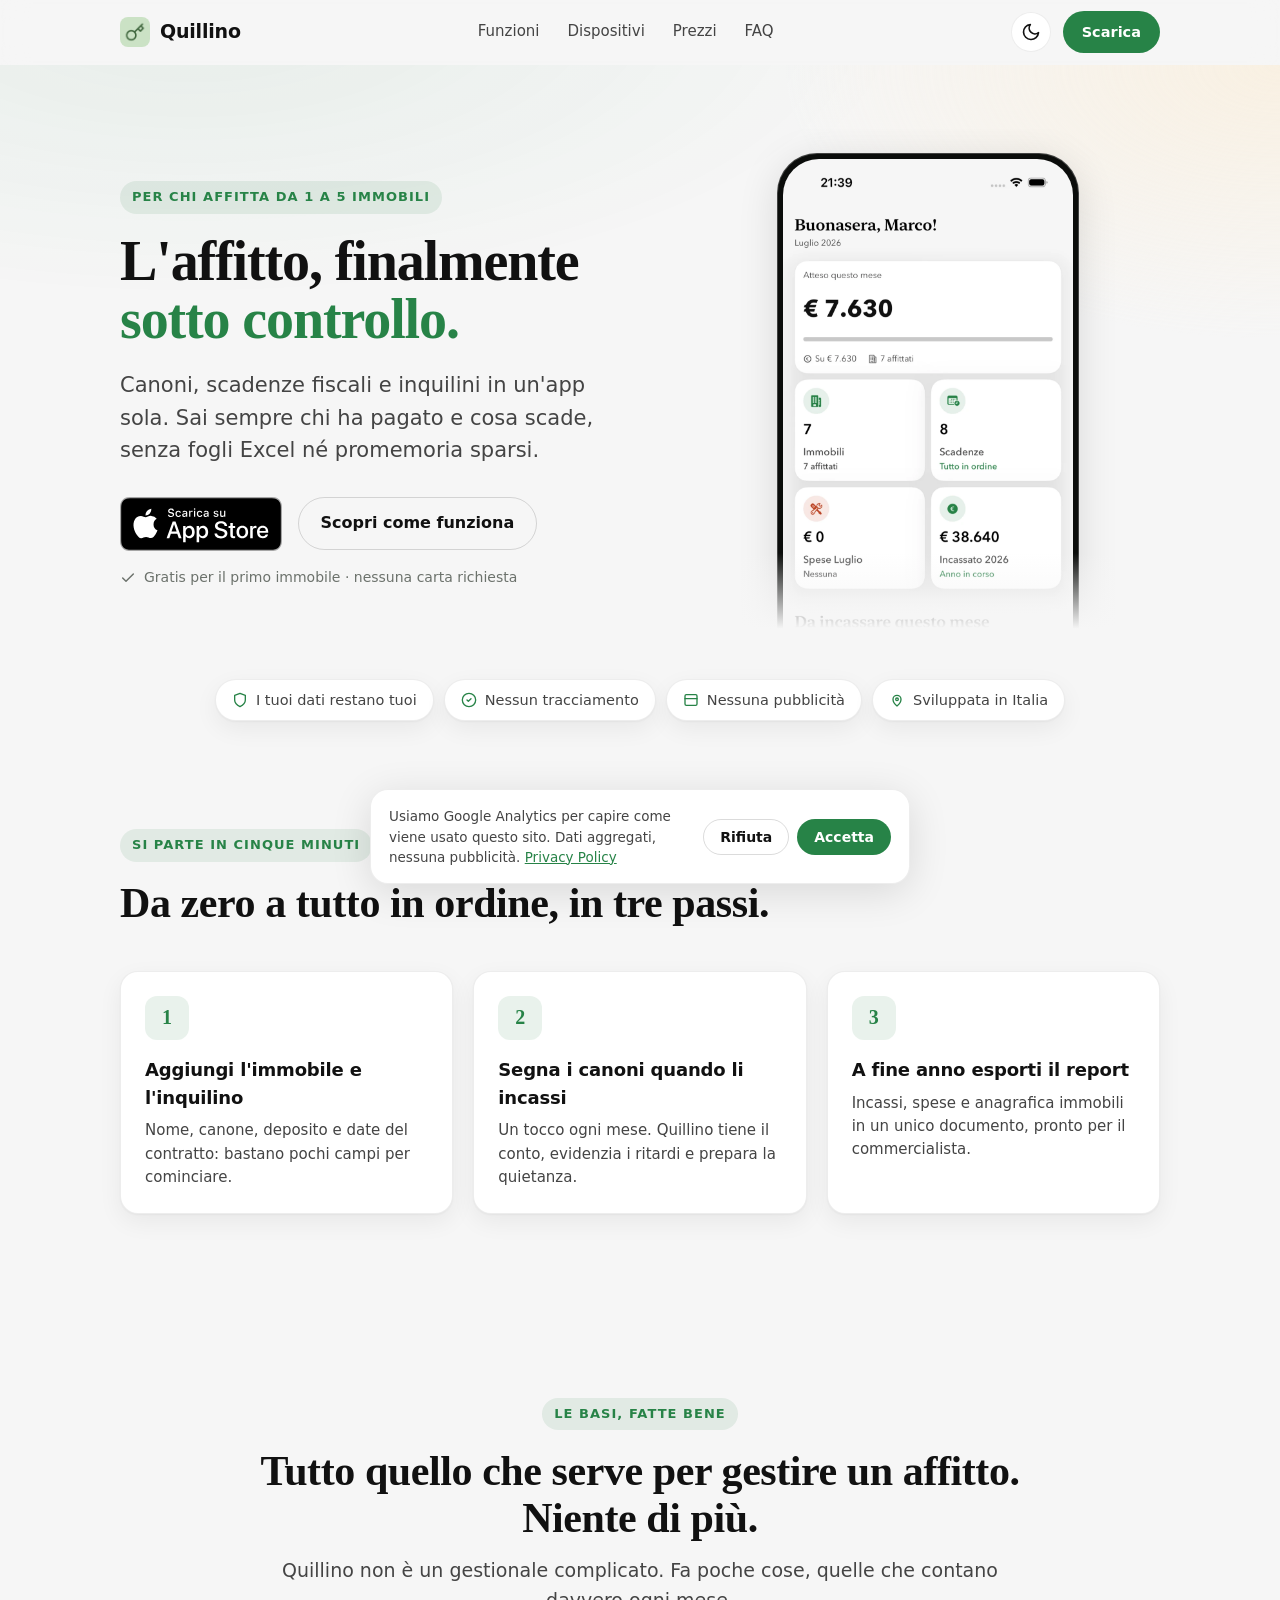
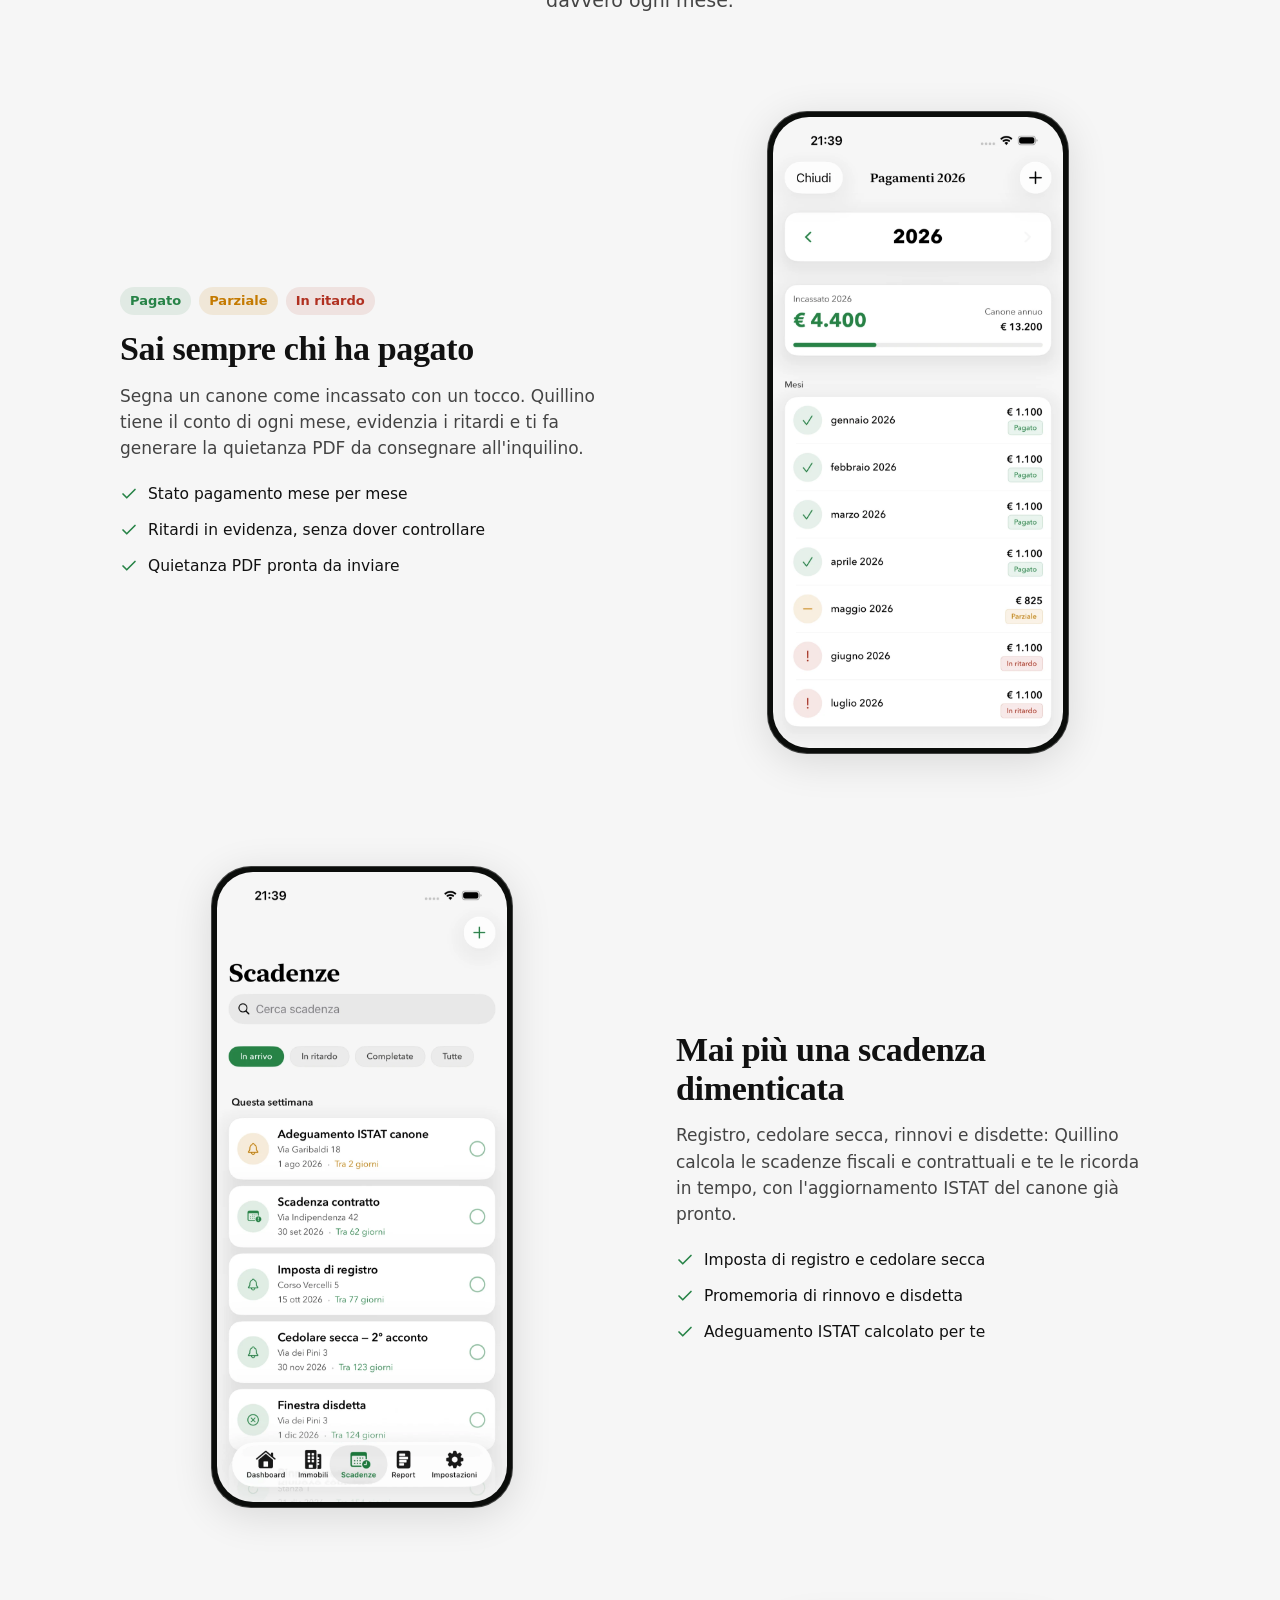
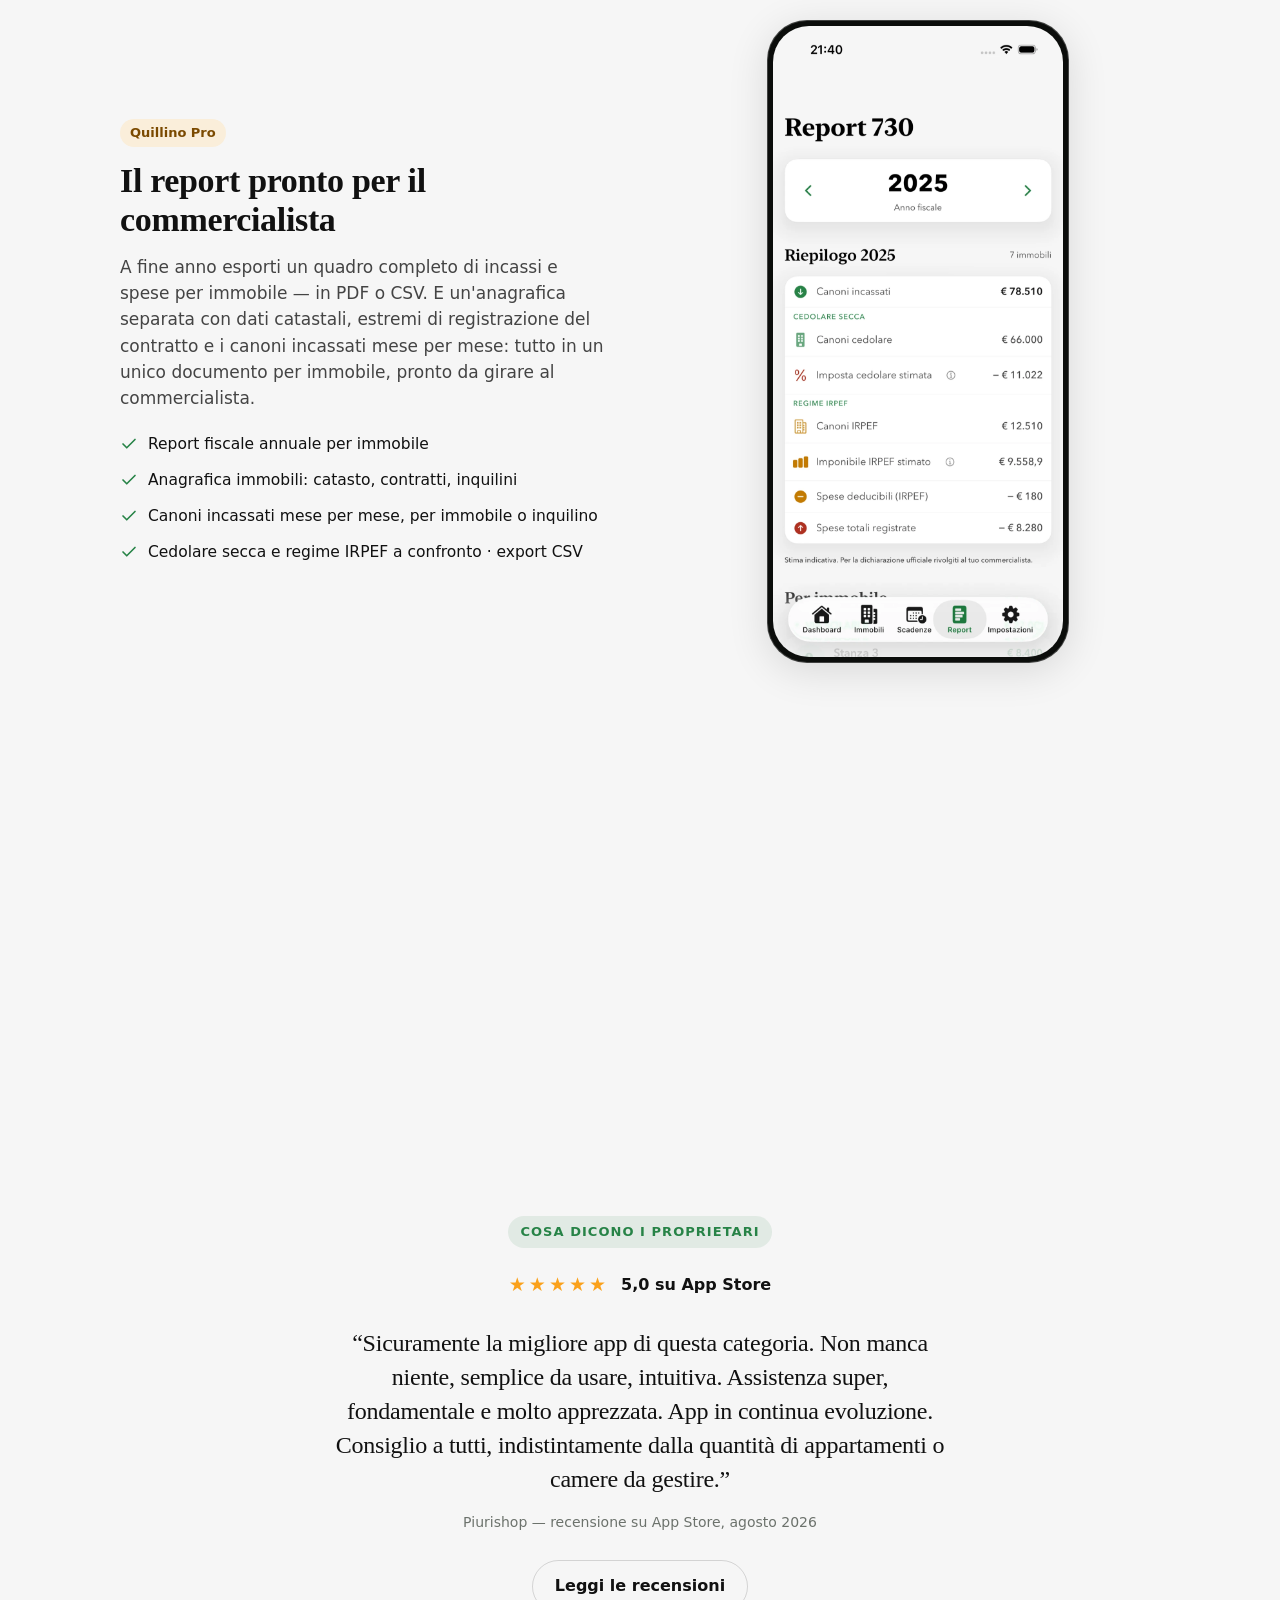
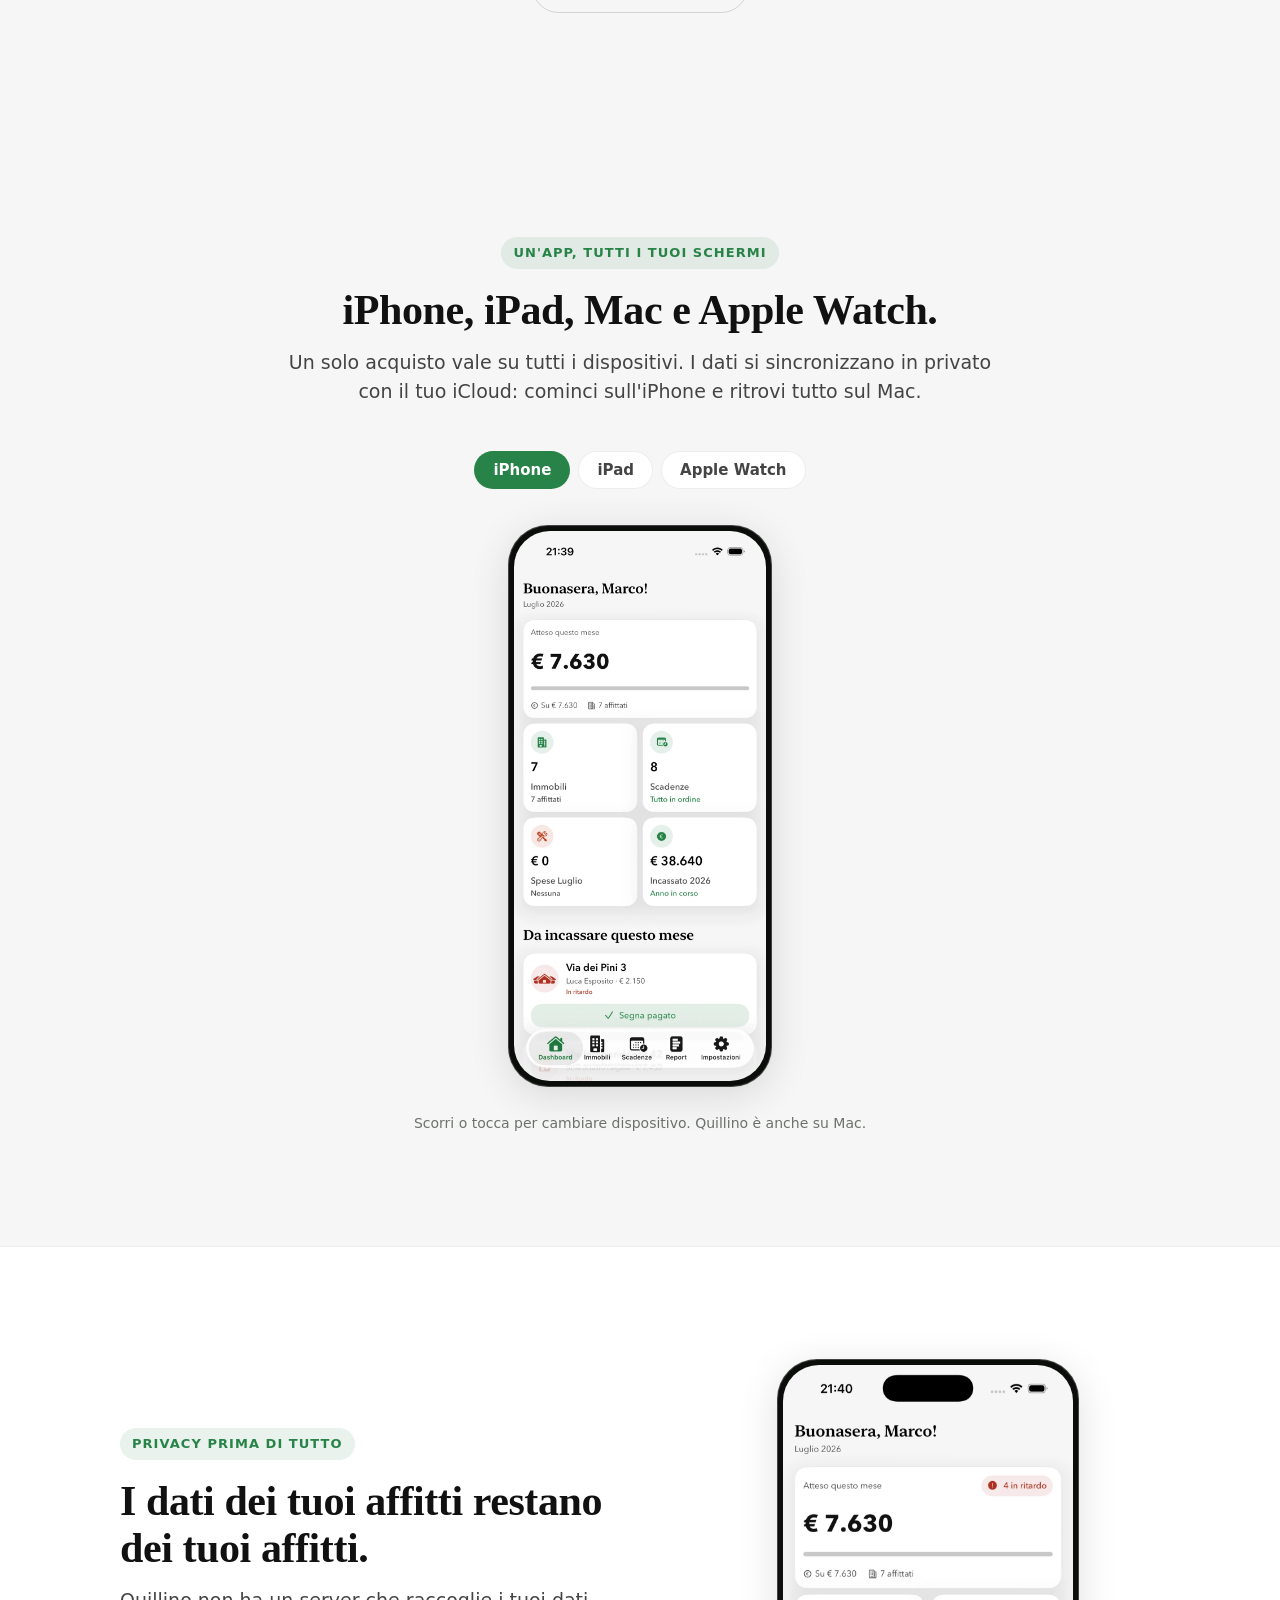
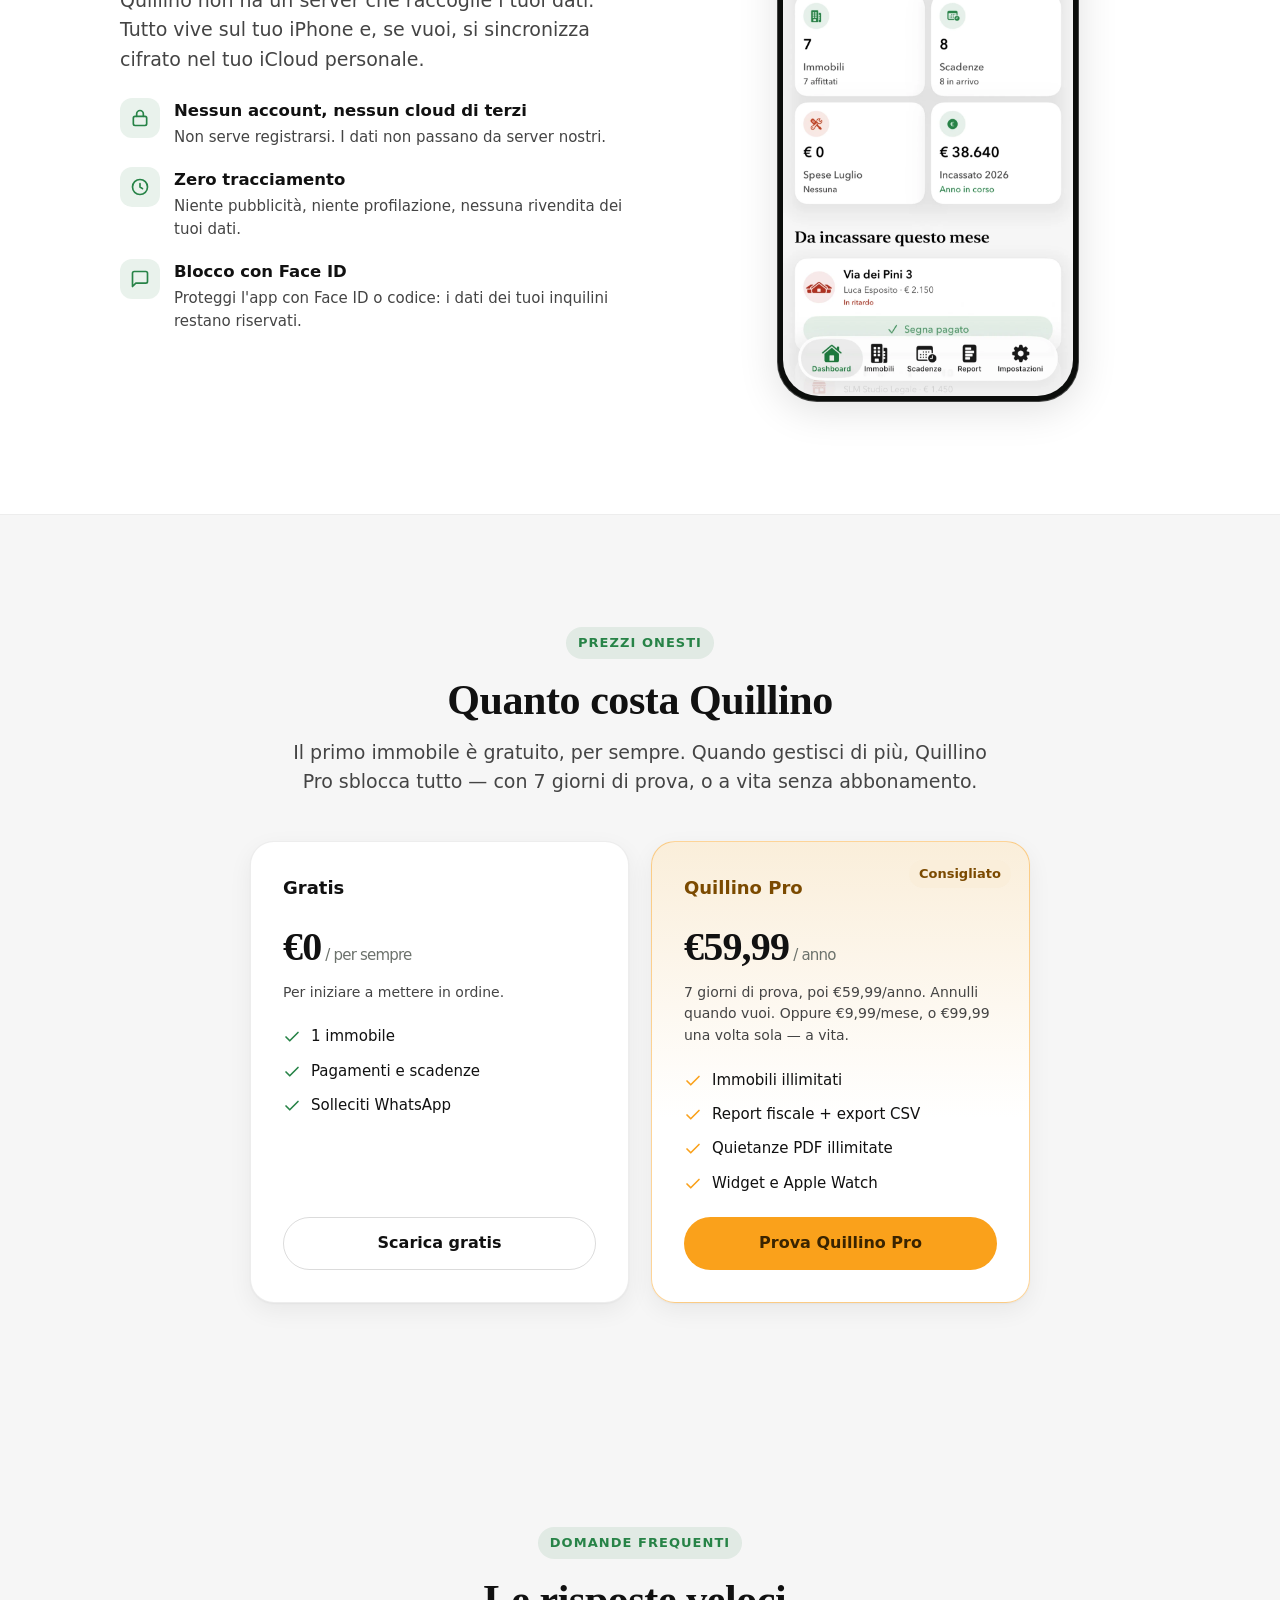
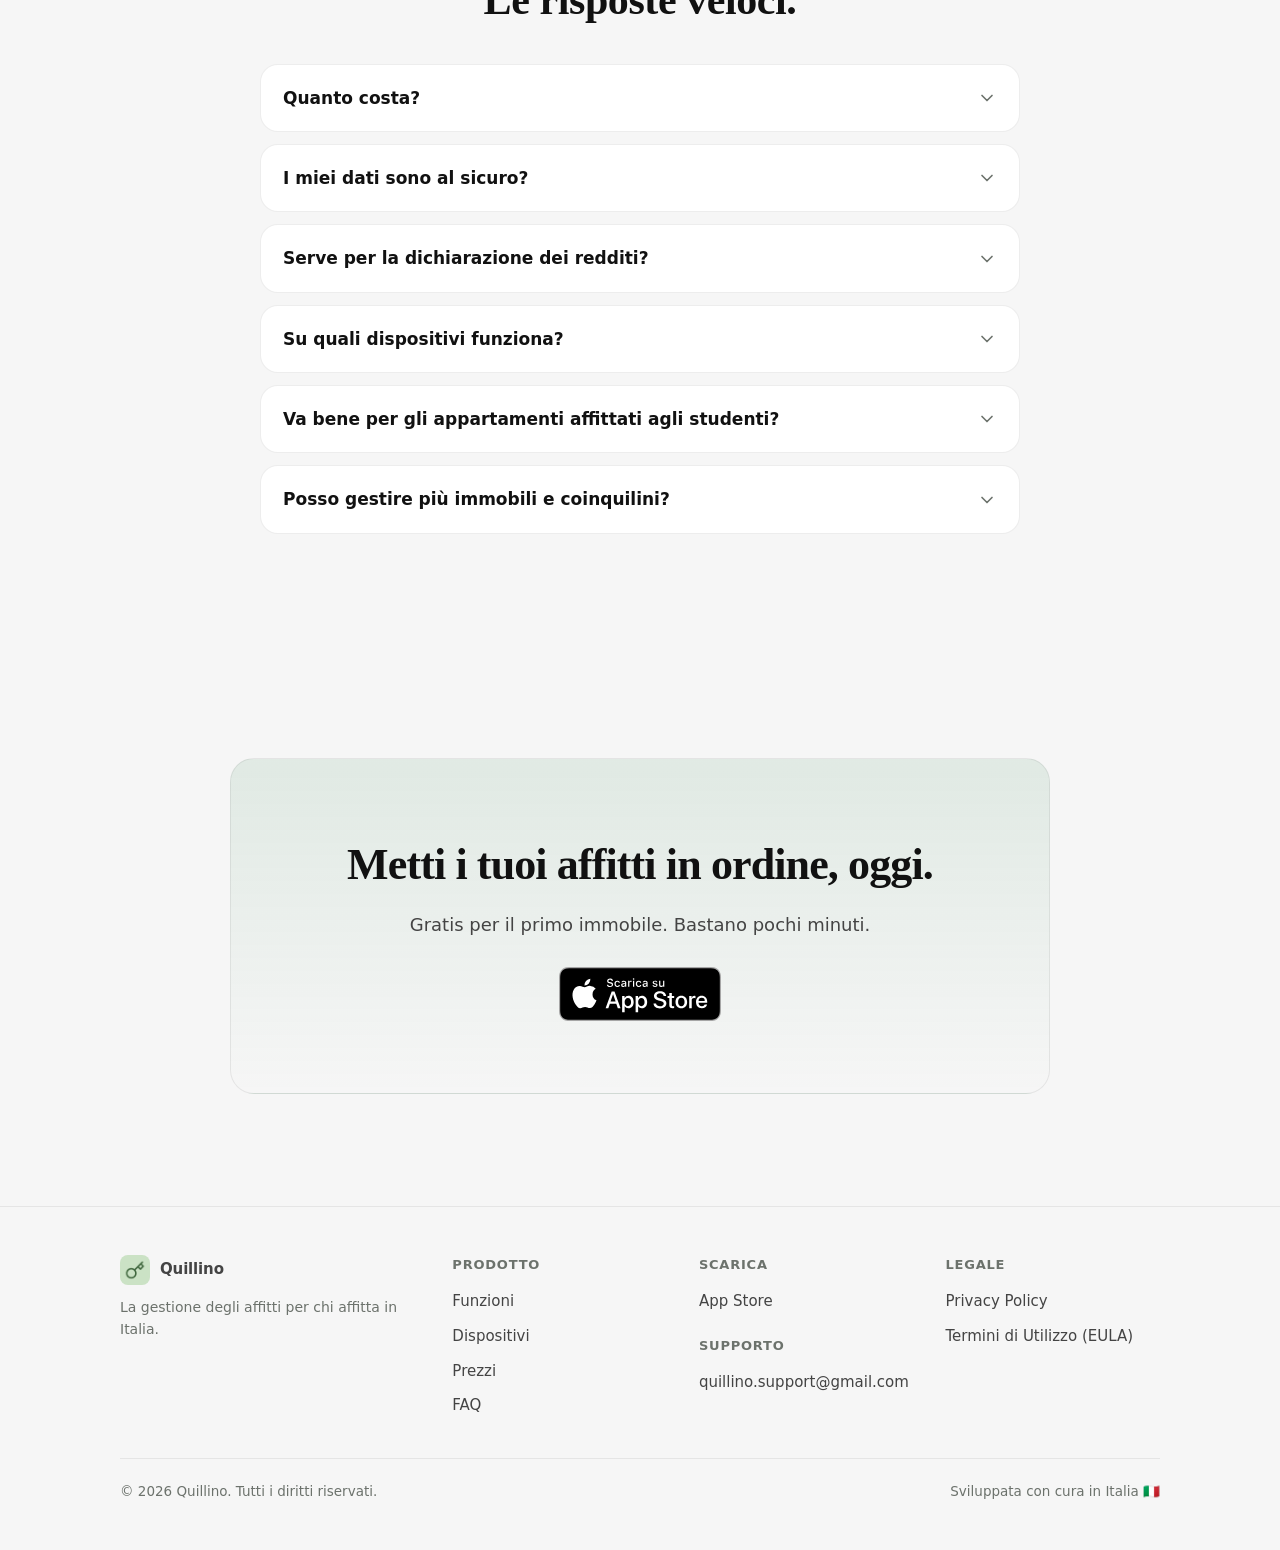
==== commit 64778f68: "Deploy: sezione recensioni + rating 5,0" ====
--- a/index.html
+++ b/index.html
@@ -3,45 +3,102 @@
 <head>
 <meta charset="utf-8" />
 <meta name="viewport" content="width=device-width, initial-scale=1" />
-<title>Quillino — Gestione affitti per piccoli proprietari</title>
-<meta name="description" content="Quillino tiene traccia di canoni, scadenze fiscali e inquilini. Sai sempre chi ha pagato e cosa scade, senza fogli Excel. Per iPhone, iPad, Mac e Apple Watch." />
+<meta name="referrer" content="strict-origin-when-cross-origin" />
+<meta http-equiv="Content-Security-Policy" content="default-src 'self'; script-src 'self' https://www.googletagmanager.com https://www.google-analytics.com; style-src 'self' 'unsafe-inline'; img-src 'self' data: https://www.googletagmanager.com https://www.google-analytics.com https://region1.google-analytics.com; font-src 'self'; connect-src 'self' https://www.googletagmanager.com https://www.google-analytics.com https://region1.google-analytics.com https://*.google-analytics.com; base-uri 'self'; form-action 'none'; object-src 'none'; frame-src 'none'; upgrade-insecure-requests" />
+<meta name="google-site-verification" content="tko4XSCFFi0CnRZKbEGQ4cmEZyuB2IogM9QYAfyuhWw" />
+
+<title>Quillino · Gestione affitti, canoni e scadenze fiscali</title>
+<meta name="description" content="Quillino è l'app di gestione affitti per piccoli proprietari: canoni di locazione, scadenze fiscali, adeguamento ISTAT e inquilini sotto controllo, senza fogli Excel. Report annuale pronto per il commercialista. Per iPhone, iPad, Mac e Apple Watch." />
+<meta name="author" content="Quillino" />
+<meta name="keywords" content="gestione affitti, app affitti, canone di locazione, cedolare secca, scadenze fiscali affitto, quietanza affitto, adeguamento ISTAT, gestione inquilini, piccoli proprietari, locazione iPhone" />
 
 <link rel="canonical" href="https://matteolubinu.github.io/quillino/" />
 
 <!-- Open Graph / social — URL assoluti: gli scraper (WhatsApp, iMessage, LinkedIn) non risolvono path relativi -->
 <meta property="og:type" content="website" />
+<meta property="og:site_name" content="Quillino" />
 <meta property="og:url" content="https://matteolubinu.github.io/quillino/" />
-<meta property="og:title" content="Quillino — Gestione affitti" />
-<meta property="og:description" content="Canoni, scadenze fiscali e inquilini sotto controllo. Senza fogli Excel." />
-<meta property="og:image" content="https://matteolubinu.github.io/quillino/assets/screens/01-dashboard.png" />
-<meta property="og:image:width" content="900" />
-<meta property="og:image:height" content="1955" />
+<meta property="og:title" content="Quillino · Gestione affitti, canoni e scadenze fiscali" />
+<meta property="og:description" content="Canoni, scadenze fiscali e inquilini sotto controllo. Report pronto per il commercialista. Senza fogli Excel." />
+<meta property="og:image" content="https://matteolubinu.github.io/quillino/assets/og-cover.png" />
+<meta property="og:image:width" content="2400" />
+<meta property="og:image:height" content="1260" />
+<meta property="og:image:alt" content="Quillino, gestione affitti sotto controllo: canoni, scadenze fiscali e inquilini su iPhone, iPad, Mac e Apple Watch" />
 <meta property="og:locale" content="it_IT" />
 
 <!-- Twitter/X Card -->
 <meta name="twitter:card" content="summary_large_image" />
-<meta name="twitter:title" content="Quillino — Gestione affitti" />
-<meta name="twitter:description" content="Canoni, scadenze fiscali e inquilini sotto controllo. Senza fogli Excel." />
-<meta name="twitter:image" content="https://matteolubinu.github.io/quillino/assets/screens/01-dashboard.png" />
+<meta name="twitter:title" content="Quillino · Gestione affitti, canoni e scadenze fiscali" />
+<meta name="twitter:description" content="Canoni, scadenze fiscali e inquilini sotto controllo. Report pronto per il commercialista. Senza fogli Excel." />
+<meta name="twitter:image" content="https://matteolubinu.github.io/quillino/assets/og-cover.png" />
+<meta name="twitter:image:alt" content="Quillino, gestione affitti sotto controllo" />
 
 <meta name="theme-color" content="#F6F6F6" media="(prefers-color-scheme: light)" />
 <meta name="theme-color" content="#1A1E1A" media="(prefers-color-scheme: dark)" />
 
 <link rel="icon" href="assets/icon.png" type="image/png" />
 <link rel="apple-touch-icon" href="assets/icon.png" />
-<link rel="stylesheet" href="styles.css" />
-<script>
-  // Imposta il tema PRIMA del paint (niente flash): preferenza salvata o sistema.
-  (function () {
-    try {
-      var t = localStorage.getItem('quillino-theme');
-      if (t !== 'light' && t !== 'dark') {
-        t = matchMedia('(prefers-color-scheme: dark)').matches ? 'dark' : 'light';
+<link rel="stylesheet" href="styles.css?v=20260902d" />
+
+<!-- Dati strutturati per i motori di ricerca -->
+<script type="application/ld+json">
+{
+  "@context": "https://schema.org",
+  "@graph": [
+    {
+      "@type": "SoftwareApplication",
+      "name": "Quillino — Gestione affitti",
+      "operatingSystem": "iOS, iPadOS, macOS, watchOS",
+      "applicationCategory": "FinanceApplication",
+      "url": "https://matteolubinu.github.io/quillino/",
+      "downloadUrl": "https://apps.apple.com/it/app/quillino-gestione-affitti/id6774200347",
+      "inLanguage": "it-IT",
+      "description": "App per piccoli proprietari immobiliari: tiene traccia di canoni, scadenze fiscali e inquilini, calcola l'adeguamento ISTAT, genera quietanze PDF e il report annuale per il commercialista. I dati restano sul dispositivo e, se scelto, si sincronizzano nel proprio iCloud.",
+      "screenshot": "https://matteolubinu.github.io/quillino/assets/screens/01-dashboard.png",
+      "offers": [
+        { "@type": "Offer", "name": "Gratis", "price": "0", "priceCurrency": "EUR" },
+        { "@type": "Offer", "name": "Quillino Pro — mensile", "price": "9.99", "priceCurrency": "EUR" },
+        { "@type": "Offer", "name": "Quillino Pro — annuale", "price": "59.99", "priceCurrency": "EUR" },
+        { "@type": "Offer", "name": "Quillino Pro — a vita", "price": "99.99", "priceCurrency": "EUR" }
+      ],
+      "publisher": { "@type": "Organization", "name": "Quillino", "url": "https://matteolubinu.github.io/quillino/", "logo": "https://matteolubinu.github.io/quillino/assets/icon.png", "email": "quillino.support@gmail.com" },
+      "aggregateRating": { "@type": "AggregateRating", "ratingValue": "5", "ratingCount": "4", "bestRating": "5", "worstRating": "1" },
+      "review": {
+        "@type": "Review",
+        "reviewRating": { "@type": "Rating", "ratingValue": "5", "bestRating": "5" },
+        "author": { "@type": "Person", "name": "Piurishop" },
+        "datePublished": "2026-08-23",
+        "reviewBody": "Sicuramente la migliore app di questa categoria. Non manca niente, semplice da usare, intuitiva. Assistenza super, fondamentale e molto apprezzata. App in continua evoluzione. Consiglio a tutti, indistintamente dalla quantità di appartamenti o camere da gestire."
       }
-      document.documentElement.setAttribute('data-theme', t);
-    } catch (e) {}
-  })();
+    },
+    {
+      "@type": "WebSite",
+      "name": "Quillino",
+      "url": "https://matteolubinu.github.io/quillino/",
+      "inLanguage": "it-IT"
+    },
+    {
+      "@type": "FAQPage",
+      "mainEntity": [
+        { "@type": "Question", "name": "Quanto costa Quillino?", "acceptedAnswer": { "@type": "Answer", "text": "Il primo immobile è gratuito per sempre. Quillino Pro parte da 9,99 € al mese o 59,99 € all'anno, con 7 giorni di prova e possibilità di annullare quando vuoi, oppure 99,99 € una volta sola, a vita e senza rinnovo. Pro sblocca immobili illimitati, il report fiscale, l'export CSV, le quietanze e i widget." } },
+        { "@type": "Question", "name": "I miei dati sono al sicuro?", "acceptedAnswer": { "@type": "Answer", "text": "Sì. Quillino non ha server propri: i dati restano sull'iPhone e, se attivi la sincronizzazione, viaggiano cifrati solo nel tuo iCloud personale. Nessun tracciamento, nessuna pubblicità. Puoi bloccare l'app con Face ID." } },
+        { "@type": "Question", "name": "Serve per la dichiarazione dei redditi?", "acceptedAnswer": { "@type": "Answer", "text": "Quillino prepara un report annuale di incassi e spese per immobile, con cedolare secca e regime IRPEF a confronto, e un'anagrafica con dati catastali, estremi di registrazione del contratto e canoni incassati mese per mese, da consegnare al commercialista. Non sostituisce il commercialista, ma fa risparmiare tempo a entrambi." } },
+        { "@type": "Question", "name": "Su quali dispositivi funziona?", "acceptedAnswer": { "@type": "Answer", "text": "iPhone, iPad, Mac con Apple Silicon e Apple Watch. Un unico acquisto vale su tutti i dispositivi Apple, con i dati sincronizzati via iCloud." } },
+        { "@type": "Question", "name": "Va bene per gli appartamenti affittati agli studenti?", "acceptedAnswer": { "@type": "Answer", "text": "Sì. Puoi gestire più inquilini nello stesso immobile con canoni per stanza e pagamenti separati, e inserire gli estremi di registrazione del contratto per ogni singolo inquilino, comodo quando ogni stanza ha il suo contratto." } },
+        { "@type": "Question", "name": "Posso gestire più immobili e coinquilini?", "acceptedAnswer": { "@type": "Answer", "text": "Sì. Con Pro gestisci immobili illimitati, incluse le situazioni con più inquilini nello stesso immobile: canoni per stanza e pagamenti separati." } }
+      ]
+    }
+  ]
+}
 </script>
+
+<!-- Tema pre-paint (niente flash). File esterno per usare una CSP senza 'unsafe-inline'. -->
+<script src="boot.js?v=20260902d"></script>
+
+<!-- Google Analytics 4 con Consent Mode v2: analytics_storage negato finché
+     l'utente non accetta dal banner (vedi analytics.js + #cookieBanner + script.js). -->
+<script async src="https://www.googletagmanager.com/gtag/js?id=G-9974W2YSF0"></script>
+<script src="analytics.js?v=20260902d"></script>
 </head>
 <body>
 
@@ -62,10 +119,7 @@
         <svg class="ico-moon" width="20" height="20" viewBox="0 0 24 24" fill="none" stroke="currentColor" stroke-width="2" stroke-linecap="round" stroke-linejoin="round"><path d="M21 12.8A9 9 0 1 1 11.2 3 7 7 0 0 0 21 12.8z"/></svg>
         <svg class="ico-sun" width="20" height="20" viewBox="0 0 24 24" fill="none" stroke="currentColor" stroke-width="2" stroke-linecap="round" stroke-linejoin="round"><circle cx="12" cy="12" r="4"/><path d="M12 2v2M12 20v2M4.9 4.9l1.4 1.4M17.7 17.7l1.4 1.4M2 12h2M20 12h2M4.9 19.1l1.4-1.4M17.7 6.3l1.4-1.4"/></svg>
       </button>
-      <a class="appstore" href="https://apps.apple.com/it/app/quillino-gestione-affitti/id6774200347" aria-label="Scaricalo su App Store">
-        <!-- App Store badge -->
-        <img src="assets/appstore-it.svg" alt="" width="162" height="54" />
-      </a>
+      <a class="btn btn-primary nav-download" href="https://apps.apple.com/it/app/quillino-gestione-affitti/id6774200347">Scarica</a>
     </div>
     <button class="nav-toggle" id="navToggle" aria-label="Apri menu" aria-expanded="false">
       <svg width="24" height="24" viewBox="0 0 24 24" fill="none" stroke="currentColor" stroke-width="2" stroke-linecap="round"><path d="M4 7h16M4 12h16M4 17h16"/></svg>
@@ -79,14 +133,14 @@
 <section class="hero section">
   <div class="container hero-grid">
     <div class="hero-copy reveal">
-      <span class="eyebrow">Per piccoli proprietari immobiliari</span>
+      <span class="eyebrow">Per chi affitta da 1 a 5 immobili</span>
       <h1>L'affitto, finalmente <span class="accent">sotto controllo.</span></h1>
-      <p class="lead">Quillino tiene insieme canoni, scadenze fiscali e inquilini. Sai sempre chi ha pagato e cosa scade — senza rincorrere fogli Excel o promemoria sparsi.</p>
+      <p class="lead">Canoni, scadenze fiscali e inquilini in un'app sola. Sai sempre chi ha pagato e cosa scade, senza fogli Excel né promemoria sparsi.</p>
       <div class="hero-actions">
         <a class="appstore" href="https://apps.apple.com/it/app/quillino-gestione-affitti/id6774200347" aria-label="Scaricalo su App Store">
-          <img src="assets/appstore-it.svg" alt="" width="162" height="54" />
+          <img class="shot" data-light="assets/appstore-it.svg" data-dark="assets/appstore-it-white.svg" src="assets/appstore-it.svg" alt="" width="162" height="54" />
         </a>
-        <a class="btn btn-ghost" href="#funzioni">Scopri come funziona</a>
+        <a class="btn btn-ghost" href="#come-funziona">Scopri come funziona</a>
       </div>
       <p class="hero-reassure">
         <svg width="16" height="16" viewBox="0 0 24 24" fill="none" stroke="currentColor" stroke-width="2.2" stroke-linecap="round" stroke-linejoin="round"><path d="M20 6 9 17l-5-5"/></svg>
@@ -107,7 +161,34 @@
     <span class="tag"><svg width="16" height="16" viewBox="0 0 24 24" fill="none" stroke="currentColor" stroke-width="2" stroke-linecap="round" stroke-linejoin="round"><path d="M12 22s8-4 8-10V5l-8-3-8 3v7c0 6 8 10 8 10z"/></svg> I tuoi dati restano tuoi</span>
     <span class="tag"><svg width="16" height="16" viewBox="0 0 24 24" fill="none" stroke="currentColor" stroke-width="2" stroke-linecap="round" stroke-linejoin="round"><circle cx="12" cy="12" r="10"/><path d="m9 12 2 2 4-4"/></svg> Nessun tracciamento</span>
     <span class="tag"><svg width="16" height="16" viewBox="0 0 24 24" fill="none" stroke="currentColor" stroke-width="2" stroke-linecap="round" stroke-linejoin="round"><rect x="3" y="4" width="18" height="16" rx="2"/><path d="M3 10h18"/></svg> Nessuna pubblicità</span>
-    <span class="tag"><svg width="16" height="16" viewBox="0 0 24 24" fill="none" stroke="currentColor" stroke-width="2" stroke-linecap="round" stroke-linejoin="round"><path d="M12 21s-6-4.35-6-10a6 6 0 0 1 12 0c0 5.65-6 10-6 10z"/><circle cx="12" cy="11" r="2"/></svg> Pensata in Italia</span>
+    <span class="tag"><svg width="16" height="16" viewBox="0 0 24 24" fill="none" stroke="currentColor" stroke-width="2" stroke-linecap="round" stroke-linejoin="round"><path d="M12 21s-6-4.35-6-10a6 6 0 0 1 12 0c0 5.65-6 10-6 10z"/><circle cx="12" cy="11" r="2"/></svg> Sviluppata in Italia</span>
+  </div>
+</section>
+
+<!-- ==================================================== COME FUNZIONA -->
+<section class="section-tight" id="come-funziona">
+  <div class="container reveal">
+    <span class="eyebrow">Si parte in cinque minuti</span>
+    <h2 class="section-title">Da zero a tutto in ordine, in tre passi.</h2>
+  </div>
+  <div class="container">
+    <div class="grid-cards">
+      <div class="card reveal">
+        <div class="ico num">1</div>
+        <h4>Aggiungi l'immobile e l'inquilino</h4>
+        <p>Nome, canone, deposito e date del contratto: bastano pochi campi per cominciare.</p>
+      </div>
+      <div class="card reveal">
+        <div class="ico num">2</div>
+        <h4>Segna i canoni quando li incassi</h4>
+        <p>Un tocco ogni mese. Quillino tiene il conto, evidenzia i ritardi e prepara la quietanza.</p>
+      </div>
+      <div class="card reveal">
+        <div class="ico num">3</div>
+        <h4>A fine anno esporti il report</h4>
+        <p>Incassi, spese e anagrafica immobili in un unico documento, pronto per il commercialista.</p>
+      </div>
+    </div>
   </div>
 </section>
 
@@ -115,8 +196,8 @@
 <section class="section" id="funzioni">
   <div class="container center reveal">
     <span class="eyebrow">Le basi, fatte bene</span>
-    <h2 class="section-title">Tutto quello che serve a un proprietario.<br>Niente di più.</h2>
-    <p class="section-lead">Quillino non è un gestionale complicato. Fa poche cose, quelle che conti davvero ogni mese.</p>
+    <h2 class="section-title">Tutto quello che serve per gestire un affitto.<br>Niente di più.</h2>
+    <p class="section-lead">Quillino non è un gestionale complicato. Fa poche cose, quelle che contano davvero ogni mese.</p>
   </div>
 
   <div class="container" style="margin-top: clamp(48px, 8vw, 96px);">
@@ -159,11 +240,12 @@
       <div class="feat-copy">
         <span class="badge badge--pro" style="margin-bottom:14px;">Quillino Pro</span>
         <h3>Il report pronto per il commercialista</h3>
-        <p>A fine anno esporti un quadro completo di incassi e spese per immobile — in PDF o CSV — da consegnare al tuo commercialista senza rimettere mano ai conti.</p>
+        <p>A fine anno esporti un quadro completo di incassi e spese per immobile — in PDF o CSV. E un'anagrafica separata con dati catastali, estremi di registrazione del contratto e i canoni incassati mese per mese: tutto in un unico documento per immobile, pronto da girare al commercialista.</p>
         <ul class="feat-points">
-          <li><svg width="18" height="18" viewBox="0 0 24 24" fill="none" stroke="currentColor" stroke-width="2.2" stroke-linecap="round" stroke-linejoin="round"><path d="M20 6 9 17l-5-5"/></svg> Report annuale per immobile</li>
-          <li><svg width="18" height="18" viewBox="0 0 24 24" fill="none" stroke="currentColor" stroke-width="2.2" stroke-linecap="round" stroke-linejoin="round"><path d="M20 6 9 17l-5-5"/></svg> Export PDF e CSV</li>
-          <li><svg width="18" height="18" viewBox="0 0 24 24" fill="none" stroke="currentColor" stroke-width="2.2" stroke-linecap="round" stroke-linejoin="round"><path d="M20 6 9 17l-5-5"/></svg> Cedolare secca e regime IRPEF a confronto</li>
+          <li><svg width="18" height="18" viewBox="0 0 24 24" fill="none" stroke="currentColor" stroke-width="2.2" stroke-linecap="round" stroke-linejoin="round"><path d="M20 6 9 17l-5-5"/></svg> Report fiscale annuale per immobile</li>
+          <li><svg width="18" height="18" viewBox="0 0 24 24" fill="none" stroke="currentColor" stroke-width="2.2" stroke-linecap="round" stroke-linejoin="round"><path d="M20 6 9 17l-5-5"/></svg> Anagrafica immobili: catasto, contratti, inquilini</li>
+          <li><svg width="18" height="18" viewBox="0 0 24 24" fill="none" stroke="currentColor" stroke-width="2.2" stroke-linecap="round" stroke-linejoin="round"><path d="M20 6 9 17l-5-5"/></svg> Canoni incassati mese per mese, per immobile o inquilino</li>
+          <li><svg width="18" height="18" viewBox="0 0 24 24" fill="none" stroke="currentColor" stroke-width="2.2" stroke-linecap="round" stroke-linejoin="round"><path d="M20 6 9 17l-5-5"/></svg> Cedolare secca e regime IRPEF a confronto · export CSV</li>
         </ul>
       </div>
       <div class="feat-media"><div class="device"><img class="shot" data-light="assets/screens/05-report.webp" data-dark="assets/screens/05-report-dark.webp" src="assets/screens/05-report.webp" alt="Report fiscale annuale con incassi e spese" loading="lazy" /></div></div>
@@ -177,7 +259,7 @@
       <div class="card reveal">
         <div class="ico"><svg width="22" height="22" viewBox="0 0 24 24" fill="none" stroke="currentColor" stroke-width="2" stroke-linecap="round" stroke-linejoin="round"><path d="M3 21h18M5 21V7l7-4 7 4v14M9 21v-6h6v6"/></svg></div>
         <h4>Immobili e inquilini</h4>
-        <p>Ogni immobile, stanza e inquilino in ordine, con canone, deposito e contatti a portata di mano.</p>
+        <p>Ogni immobile, stanza e inquilino in ordine: canone, deposito, contatti, dati catastali ed estremi del contratto — con un indicatore di quanto manca alla scheda per essere pronta per il commercialista.</p>
       </div>
       <div class="card reveal">
         <div class="ico"><svg width="22" height="22" viewBox="0 0 24 24" fill="none" stroke="currentColor" stroke-width="2" stroke-linecap="round" stroke-linejoin="round"><path d="M21 11.5a8.4 8.4 0 0 1-.9 3.8 8.5 8.5 0 0 1-7.6 4.7 8.4 8.4 0 0 1-3.8-.9L3 21l1.9-5.7a8.4 8.4 0 0 1-.9-3.8 8.5 8.5 0 0 1 4.7-7.6 8.4 8.4 0 0 1 3.8-.9h.5a8.5 8.5 0 0 1 8 8v.5z"/></svg></div>
@@ -190,6 +272,22 @@
         <p>L'incassato del mese e le scadenze direttamente in schermata Home e al polso.</p>
       </div>
     </div>
+  </div>
+</section>
+
+<!-- ====================================================== RECENSIONI -->
+<section class="section reviews" id="recensioni">
+  <div class="container center reveal">
+    <span class="eyebrow">Cosa dicono i proprietari</span>
+    <div class="rating-line">
+      <span class="stars" role="img" aria-label="5 stelle su 5">★★★★★</span>
+      <span>5,0 su App Store</span>
+    </div>
+    <figure class="review-quote">
+      <blockquote>Sicuramente la migliore app di questa categoria. Non manca niente, semplice da usare, intuitiva. Assistenza super, fondamentale e molto apprezzata. App in continua evoluzione. Consiglio a tutti, indistintamente dalla quantità di appartamenti o camere da gestire.</blockquote>
+      <figcaption>Piurishop — recensione su App Store, agosto 2026</figcaption>
+    </figure>
+    <a class="btn btn-ghost" href="https://apps.apple.com/it/app/quillino-gestione-affitti/id6774200347">Leggi le recensioni</a>
   </div>
 </section>
 
@@ -198,7 +296,7 @@
   <div class="container center reveal">
     <span class="eyebrow">Un'app, tutti i tuoi schermi</span>
     <h2 class="section-title">iPhone, iPad, Mac e Apple Watch.</h2>
-    <p class="section-lead">Un unico abbonamento su tutti i dispositivi. I dati si sincronizzano in privato con il tuo iCloud: cominci sull'iPhone e ritrovi tutto sul Mac.</p>
+    <p class="section-lead">Un solo acquisto vale su tutti i dispositivi. I dati si sincronizzano in privato con il tuo iCloud: cominci sull'iPhone e ritrovi tutto sul Mac.</p>
   </div>
   <div class="container">
     <div class="carousel reveal" id="deviceCarousel">
@@ -218,7 +316,7 @@
           <div class="frame-watch"><img src="assets/screens/watch.webp" alt="Quillino su Apple Watch" loading="lazy" /></div>
         </div>
       </div>
-      <p class="carousel-hint">Anche su Mac. Scorri o tocca un dispositivo.</p>
+      <p class="carousel-hint">Scorri o tocca per cambiare dispositivo. Quillino è anche su Mac.</p>
     </div>
   </div>
 </section>
@@ -237,7 +335,7 @@
         </div>
         <div class="row">
           <div class="ico"><svg width="20" height="20" viewBox="0 0 24 24" fill="none" stroke="currentColor" stroke-width="2" stroke-linecap="round" stroke-linejoin="round"><circle cx="12" cy="12" r="9"/><path d="M12 8v4l3 2"/></svg></div>
-          <div><h4>Zero tracciamento</h4><p>Niente analytics invasivi, niente pubblicità, niente profilazione.</p></div>
+          <div><h4>Zero tracciamento</h4><p>Niente pubblicità, niente profilazione, nessuna rivendita dei tuoi dati.</p></div>
         </div>
         <div class="row">
           <div class="ico"><svg width="20" height="20" viewBox="0 0 24 24" fill="none" stroke="currentColor" stroke-width="2" stroke-linecap="round" stroke-linejoin="round"><path d="M21 15a2 2 0 0 1-2 2H7l-4 4V5a2 2 0 0 1 2-2h14a2 2 0 0 1 2 2z"/></svg></div>
@@ -255,8 +353,8 @@
 <section class="section" id="prezzi">
   <div class="container center reveal">
     <span class="eyebrow">Prezzi onesti</span>
-    <h2 class="section-title">Inizia gratis. Passa a Pro quando cresci.</h2>
-    <p class="section-lead">Il primo immobile è gratuito, per sempre. Quando gestisci di più, Quillino Pro sblocca tutto — anche a vita, senza abbonamento.</p>
+    <h2 class="section-title">Quanto costa Quillino</h2>
+    <p class="section-lead">Il primo immobile è gratuito, per sempre. Quando gestisci di più, Quillino Pro sblocca tutto — con 7 giorni di prova, o a vita senza abbonamento.</p>
   </div>
   <div class="container">
     <div class="price-grid">
@@ -274,8 +372,8 @@
       <div class="price pro reveal">
         <span class="badge badge--pro price-tag">Consigliato</span>
         <div class="tier gold">Quillino Pro</div>
-        <div class="amount">€12,99<small> / anno</small></div>
-        <div class="sub">oppure €44,99 una tantum — a vita, nessun rinnovo.</div>
+        <div class="amount">€59,99<small> / anno</small></div>
+        <div class="sub">7 giorni di prova, poi €59,99/anno. Annulli quando vuoi. Oppure €9,99/mese, o €99,99 una volta sola — a vita.</div>
         <ul>
           <li class="on gold"><svg width="18" height="18" viewBox="0 0 24 24" fill="none" stroke="currentColor" stroke-width="2.2" stroke-linecap="round" stroke-linejoin="round"><path d="M20 6 9 17l-5-5"/></svg> Immobili illimitati</li>
           <li class="on gold"><svg width="18" height="18" viewBox="0 0 24 24" fill="none" stroke="currentColor" stroke-width="2.2" stroke-linecap="round" stroke-linejoin="round"><path d="M20 6 9 17l-5-5"/></svg> Report fiscale + export CSV</li>
@@ -288,15 +386,6 @@
   </div>
 </section>
 
-<!-- ============================================================= INDIE -->
-<section class="indie section">
-  <div class="container indie-inner reveal">
-    <div class="flag">🇮🇹</div>
-    <blockquote>«Ho costruito Quillino perché gestire i miei affitti tra Excel, promemoria e scontrini era un caos. Volevo un'app semplice, italiana, che pensasse anche al fisco.»</blockquote>
-    <p class="sign">— Un'app indipendente, curata nei dettagli, fatta in Italia.</p>
-  </div>
-</section>
-
 <!-- =============================================================== FAQ -->
 <section class="section" id="faq">
   <div class="container center reveal">
@@ -307,7 +396,7 @@
     <div class="faq-list">
       <details class="faq reveal">
         <summary>Quanto costa? <svg class="chev" width="20" height="20" viewBox="0 0 24 24" fill="none" stroke="currentColor" stroke-width="2" stroke-linecap="round" stroke-linejoin="round"><path d="m6 9 6 6 6-6"/></svg></summary>
-        <div class="body">Il primo immobile è gratuito per sempre. Quillino Pro costa €12,99 all'anno oppure €44,99 una tantum (a vita, senza rinnovo) e sblocca immobili illimitati, report fiscale, export CSV, quietanze e widget.</div>
+        <div class="body">Il primo immobile è gratuito per sempre. Quillino Pro parte da €9,99 al mese o €59,99 all'anno — con 7 giorni di prova e possibilità di annullare quando vuoi — oppure €99,99 una volta sola, a vita e senza rinnovo. Pro sblocca immobili illimitati, report fiscale, export CSV, quietanze e widget.</div>
       </details>
       <details class="faq reveal">
         <summary>I miei dati sono al sicuro? <svg class="chev" width="20" height="20" viewBox="0 0 24 24" fill="none" stroke="currentColor" stroke-width="2" stroke-linecap="round" stroke-linejoin="round"><path d="m6 9 6 6 6-6"/></svg></summary>
@@ -315,11 +404,15 @@
       </details>
       <details class="faq reveal">
         <summary>Serve per la dichiarazione dei redditi? <svg class="chev" width="20" height="20" viewBox="0 0 24 24" fill="none" stroke="currentColor" stroke-width="2" stroke-linecap="round" stroke-linejoin="round"><path d="m6 9 6 6 6-6"/></svg></summary>
-        <div class="body">Quillino prepara un report annuale chiaro di incassi e spese, con cedolare secca e regime IRPEF a confronto, da consegnare al tuo commercialista. Non sostituisce il commercialista, ma gli fa risparmiare (e ti fa risparmiare) tempo.</div>
+        <div class="body">Quillino prepara un report annuale chiaro di incassi e spese, con cedolare secca e regime IRPEF a confronto, più un'anagrafica con dati catastali, estremi di registrazione del contratto e i canoni incassati mese per mese. Tutto da consegnare al commercialista: non lo sostituisce, ma fa risparmiare tempo a entrambi.</div>
       </details>
       <details class="faq reveal">
         <summary>Su quali dispositivi funziona? <svg class="chev" width="20" height="20" viewBox="0 0 24 24" fill="none" stroke="currentColor" stroke-width="2" stroke-linecap="round" stroke-linejoin="round"><path d="m6 9 6 6 6-6"/></svg></summary>
-        <div class="body">iPhone, iPad, Mac (Apple Silicon) e Apple Watch. Un unico acquisto vale su tutti i tuoi dispositivi Apple, con i dati sincronizzati via iCloud.</div>
+        <div class="body">iPhone, iPad, Mac con Apple Silicon e Apple Watch. Un unico acquisto vale su tutti i tuoi dispositivi Apple, con i dati sincronizzati via iCloud.</div>
+      </details>
+      <details class="faq reveal">
+        <summary>Va bene per gli appartamenti affittati agli studenti? <svg class="chev" width="20" height="20" viewBox="0 0 24 24" fill="none" stroke="currentColor" stroke-width="2" stroke-linecap="round" stroke-linejoin="round"><path d="m6 9 6 6 6-6"/></svg></summary>
+        <div class="body">Sì. Puoi gestire più inquilini nello stesso immobile con canoni per stanza e pagamenti separati, e inserire gli estremi di registrazione del contratto per ogni singolo inquilino — comodo quando ogni stanza ha il suo contratto.</div>
       </details>
       <details class="faq reveal">
         <summary>Posso gestire più immobili e coinquilini? <svg class="chev" width="20" height="20" viewBox="0 0 24 24" fill="none" stroke="currentColor" stroke-width="2" stroke-linecap="round" stroke-linejoin="round"><path d="m6 9 6 6 6-6"/></svg></summary>
@@ -337,7 +430,7 @@
       <p>Gratis per il primo immobile. Bastano pochi minuti.</p>
       <div class="actions">
         <a class="appstore" href="https://apps.apple.com/it/app/quillino-gestione-affitti/id6774200347" aria-label="Scaricalo su App Store">
-          <img src="assets/appstore-it.svg" alt="" width="162" height="54" />
+          <img class="shot" data-light="assets/appstore-it.svg" data-dark="assets/appstore-it-white.svg" src="assets/appstore-it.svg" alt="" width="162" height="54" />
         </a>
       </div>
     </div>
@@ -350,7 +443,7 @@
     <div class="footer-grid">
       <div>
         <a class="brand" href="#top"><img class="logo" src="assets/icon.png" alt="" /> Quillino</a>
-        <p class="desc">La gestione degli affitti pensata per i piccoli proprietari italiani.</p>
+        <p class="desc">La gestione degli affitti per chi affitta in Italia.</p>
       </div>
       <div>
         <h5>Prodotto</h5>
@@ -381,10 +474,22 @@
     </div>
     <div class="footer-bottom">
       <span>© <span id="year">2026</span> Quillino. Tutti i diritti riservati.</span>
-      <span>Fatto con cura in Italia 🇮🇹</span>
+      <span>Sviluppata con cura in Italia 🇮🇹</span>
     </div>
   </div>
 </footer>
+
+<!-- Banner consenso cookie analytics -->
+<div class="cookie-banner" id="cookieBanner" role="dialog" aria-label="Consenso cookie" hidden>
+  <p class="cookie-text">
+    Usiamo Google Analytics per capire come viene usato questo sito. Dati aggregati, nessuna pubblicità.
+    <a href="https://matteolubi.notion.site/Privacy-Policy-Quillino-36fed23c41248144a563e2d562760fc1" target="_blank" rel="noopener">Privacy Policy</a>
+  </p>
+  <div class="cookie-actions">
+    <button type="button" class="cookie-btn cookie-btn--ghost" id="cookieReject">Rifiuta</button>
+    <button type="button" class="cookie-btn cookie-btn--accept" id="cookieAccept">Accetta</button>
+  </div>
+</div>
 
 <!-- FAB tema chiaro/scuro, solo mobile -->
 <button class="theme-toggle theme-fab" id="themeFab" type="button" aria-label="Alterna anteprima chiara/scura">
@@ -392,6 +497,6 @@
   <svg class="ico-sun" width="22" height="22" viewBox="0 0 24 24" fill="none" stroke="currentColor" stroke-width="2" stroke-linecap="round" stroke-linejoin="round"><circle cx="12" cy="12" r="4"/><path d="M12 2v2M12 20v2M4.9 4.9l1.4 1.4M17.7 17.7l1.4 1.4M2 12h2M20 12h2M4.9 19.1l1.4-1.4M17.7 6.3l1.4-1.4"/></svg>
 </button>
 
-<script src="script.js"></script>
+<script src="script.js?v=20260902d"></script>
 </body>
 </html>
--- a/styles.css
+++ b/styles.css
@@ -14,7 +14,7 @@
   /* Text */
   --text-primary:    #111111;
   --text-secondary:  #444444;
-  --text-tertiary:   #888888;
+  --text-tertiary:   #6C726C;
   --text-on-accent:  #FFFFFF;
   --text-inverse:    #F5F5F0;
 
@@ -59,7 +59,7 @@
 
     --text-primary:    #F5F5F0;
     --text-secondary:  #A8A8A4;
-    --text-tertiary:   #666664;
+    --text-tertiary:   #8A918B;
     --text-on-accent:  #051A0A;
     --text-inverse:    #111111;
 
@@ -92,7 +92,7 @@
 
     --text-primary:    #F5F5F0;
     --text-secondary:  #A8A8A4;
-    --text-tertiary:   #666664;
+    --text-tertiary:   #8A918B;
     --text-on-accent:  #051A0A;
     --text-inverse:    #111111;
 
@@ -201,6 +201,7 @@
 .nav-links a { color: var(--text-secondary); font-weight: 500; font-size: 15px; transition: color .15s ease; }
 .nav-links a:hover { color: var(--text-primary); }
 .nav-cta { display: flex; align-items: center; gap: 12px; }
+.nav-download { padding: 9px 18px; font-size: 14.5px; }
 
 /* Toggle tema chiaro/scuro */
 .theme-toggle {
@@ -221,7 +222,7 @@
 .nav-toggle { display: none; background: none; border: 0; cursor: pointer; padding: 8px; color: var(--text-primary); }
 
 /* ------------------------------------------------------------------ Hero */
-.hero { position: relative; overflow: hidden; padding-top: clamp(40px, 7vw, 80px); }
+.hero { position: relative; overflow: hidden; padding-top: clamp(32px, 6vw, 64px); padding-bottom: 0; }
 .hero::before {
   content: ""; position: absolute; inset: 0; z-index: -1;
   background:
@@ -232,13 +233,33 @@
 .hero-grid { display: grid; grid-template-columns: 1.05fr 0.95fr; gap: clamp(24px, 5vw, 64px); align-items: center; }
 .hero h1 {
   font-family: var(--font-serif); font-weight: 600;
-  font-size: clamp(36px, 6vw, 60px); line-height: 1.04; letter-spacing: -0.02em;
+  font-size: clamp(36px, 5.4vw, 56px); line-height: 1.05; letter-spacing: -0.02em;
+  text-wrap: balance;
 }
 .hero h1 .accent { color: var(--accent-green); }
 .hero p.lead { color: var(--text-secondary); font-size: clamp(17px, 2.2vw, 21px); margin-top: 20px; max-width: 52ch; }
 .hero-actions { display: flex; align-items: center; gap: 16px; margin-top: 30px; flex-wrap: wrap; }
 .hero-reassure { margin-top: 16px; color: var(--text-tertiary); font-size: 14px; display: flex; align-items: center; gap: 8px; }
-.hero-media { display: grid; place-items: center; }
+
+/* Il mockup nell'hero è ritagliato: mostra i primi ~2/3 del telefono, ancorato
+   in alto, e "sfuma" oltre il fondo dell'hero. Risolve insieme (a) l'altezza
+   eccessiva dell'hero e (b) la barra dei tab dell'app che sbatteva sull'angolo
+   arrotondato della cornice (ora è sotto il taglio, non si vede).
+   Scoped a .hero-media: le righe funzione e il carosello mostrano il telefono intero. */
+.hero-media {
+  position: relative;
+  display: flex; justify-content: center; align-items: flex-start;
+  max-height: clamp(400px, 52vw, 512px);
+  padding-top: 24px;              /* respiro per l'ombra alta della cornice */
+  overflow: hidden;
+}
+.hero-media .device { flex: none; }
+.hero-media .device img { object-position: top; }
+.hero-media::after {
+  content: ""; position: absolute; left: 0; right: 0; bottom: 0; height: 88px;
+  background: linear-gradient(to top, var(--bg-primary) 14%, transparent);
+  pointer-events: none;
+}
 
 /* --------------------------------------------------------- Device frame */
 /* box-sizing: content-box (contro il reset globale border-box) è voluto qui:
@@ -266,7 +287,7 @@
 .device--tilt { transform: rotate(-3deg); }
 
 /* --------------------------------------------------------- Trust tags */
-.trust { }
+.trust { padding-top: clamp(20px, 4vw, 38px); padding-bottom: clamp(20px, 3.5vw, 36px); }
 .trust-tags { display: flex; flex-wrap: wrap; justify-content: center; gap: 10px; }
 .tag {
   display: inline-flex; align-items: center; gap: 8px;
@@ -302,6 +323,7 @@
   border-radius: var(--r-l); padding: 24px; box-shadow: var(--shadow-card);
 }
 .card .ico { width: 44px; height: 44px; border-radius: var(--r-m); display: grid; place-items: center; background: var(--accent-green-subtle); color: var(--accent-green); margin-bottom: 16px; }
+.card .ico.num { font-family: var(--font-serif); font-weight: 600; font-size: 20px; }
 .card h4 { font-size: 18px; font-weight: 700; letter-spacing: -0.01em; }
 .card p { color: var(--text-secondary); font-size: 15px; margin-top: 8px; }
 
@@ -335,9 +357,14 @@
   box-sizing: content-box; max-width: none; width: auto;
   height: calc(clamp(420px, 58vw, 560px) - 10px);
 }
+/* L'altezza pilota la larghezza (aspect-ratio + width:auto), quindi il minimo fisso di
+   400px produceva un iPad largo ~312px: su un iPhone SE da 320px sforava il viewport di
+   4px. Il `min()` limita l'altezza a quella che tiene la larghezza dentro lo spazio
+   disponibile (viewport - padding container - cornice) e non tocca nulla sopra i ~545px. */
 .frame-ipad {
   box-sizing: content-box;
-  height: calc(clamp(400px, 55vw, 538px) - 10px); aspect-ratio: 1000 / 1333; width: auto;
+  height: calc(min(clamp(400px, 55vw, 538px), (100vw - 56px) * 1333 / 1000) - 10px);
+  aspect-ratio: 1000 / 1333; width: auto;
   background: #0b0d0b; border-radius: 20px; padding: 5px;
   border: 1px solid rgba(255,255,255,0.22); box-shadow: var(--shadow-float);
 }
@@ -360,6 +387,22 @@
 .privacy-list .row .ico { width: 40px; height: 40px; border-radius: var(--r-m); flex: none; display: grid; place-items: center; background: var(--accent-green-subtle); color: var(--accent-green); }
 .privacy-list .row h4 { font-size: 16.5px; font-weight: 700; }
 .privacy-list .row p { color: var(--text-secondary); font-size: 15px; margin-top: 2px; }
+
+/* --------------------------------------------------------- Recensioni */
+.reviews .rating-line {
+  display: flex; align-items: center; justify-content: center; gap: 12px;
+  margin-top: 4px; font-weight: 600; font-size: 16px; color: var(--text-primary);
+}
+.reviews .stars { color: var(--accent-paid); letter-spacing: 3px; font-size: 19px; }
+.review-quote { margin: 26px auto 26px; max-width: 620px; }
+.review-quote blockquote {
+  font-family: var(--font-serif); font-weight: 500;
+  font-size: clamp(19px, 2.5vw, 24px); line-height: 1.42; letter-spacing: -0.01em;
+  color: var(--text-primary); margin: 0; text-wrap: pretty;
+}
+.review-quote blockquote::before { content: "\201C"; }
+.review-quote blockquote::after  { content: "\201D"; }
+.review-quote figcaption { margin-top: 16px; color: var(--text-tertiary); font-size: 14px; }
 
 /* ------------------------------------------------------------ Pricing */
 .price-grid { display: grid; grid-template-columns: 1fr 1fr; gap: 22px; max-width: 780px; margin: 44px auto 0; }
@@ -382,13 +425,6 @@
 .price .btn { margin-top: auto; justify-content: center; }
 .price-tag { position: absolute; top: 18px; right: 18px; }
 
-/* -------------------------------------------------------------- Indie */
-.indie { background: var(--bg-surface); border-block: 1px solid var(--border-default); }
-.indie-inner { max-width: 720px; margin-inline: auto; text-align: center; }
-.indie .flag { font-size: 32px; }
-.indie blockquote { font-family: var(--font-serif); font-size: clamp(20px, 3vw, 27px); line-height: 1.4; letter-spacing: -0.01em; margin-top: 18px; }
-.indie .sign { color: var(--text-secondary); margin-top: 18px; font-size: 15px; }
-
 /* --------------------------------------------------------------- FAQ */
 .faq-list { max-width: 760px; margin: 40px auto 0; display: grid; gap: 12px; }
 .faq {
@@ -427,26 +463,50 @@
 .footer .desc { font-size: 14px; max-width: 34ch; color: var(--text-tertiary); }
 .footer-bottom { margin-top: 40px; padding-top: 22px; border-top: 1px solid var(--border-default); display: flex; justify-content: space-between; gap: 16px; flex-wrap: wrap; font-size: 13.5px; color: var(--text-tertiary); }
 
+/* ----------------------------------------------------- Cookie banner */
+.cookie-banner[hidden] { display: none; }
+.cookie-banner {
+  position: fixed; z-index: 70;
+  left: 16px; right: 16px; bottom: calc(16px + env(safe-area-inset-bottom));
+  max-width: 540px; margin-inline: auto;
+  background: var(--bg-surface); color: var(--text-secondary);
+  border: 1px solid var(--border-default); border-radius: var(--r-l);
+  box-shadow: var(--shadow-float);
+  padding: 16px 18px;
+  display: flex; flex-wrap: wrap; align-items: center; gap: 12px 16px;
+}
+.cookie-text { font-size: 13.5px; line-height: 1.5; flex: 1 1 240px; }
+.cookie-text a { color: var(--accent-green); text-decoration: underline; }
+.cookie-actions { display: flex; gap: 8px; margin-left: auto; }
+.cookie-btn {
+  font-family: var(--font-sans); font-weight: 600; font-size: 14px;
+  padding: 9px 16px; border-radius: var(--r-full); cursor: pointer;
+  border: 1px solid transparent; white-space: nowrap;
+  transition: background .2s ease, transform .15s ease;
+}
+.cookie-btn:active { transform: translateY(1px) scale(0.99); }
+.cookie-btn--ghost { background: transparent; color: var(--text-primary); border-color: var(--border-strong); }
+.cookie-btn--ghost:hover { background: var(--bg-surface-variant); }
+.cookie-btn--accept { background: var(--accent-green); color: var(--text-on-accent); }
+.cookie-btn--accept:hover { transform: translateY(-1px); }
+
+/* Sopra il FAB tema (che compare < 900px) */
+@media (max-width: 900px) {
+  .cookie-banner { bottom: calc(84px + env(safe-area-inset-bottom)); }
+}
+
 /* ------------------------------------------------------- Reveal on scroll */
 .reveal { opacity: 0; transform: translateY(22px); transition: opacity .6s ease, transform .6s ease; }
 .reveal.in { opacity: 1; transform: none; }
 
 /* -------------------------------------------------------------- Responsive */
 @media (max-width: 900px) {
-  .hero-grid { grid-template-columns: 1fr; text-align: center; }
-  .hero p.lead { margin-inline: auto; }
-  .hero-actions, .hero-reassure { justify-content: center; }
-  .hero-media { margin-top: 20px; }
-  .feat-row { grid-template-columns: 1fr; }
-  .feat-row.reverse .feat-media { order: 0; }
-  .feat-media { margin-top: 8px; }
-  .privacy-grid { grid-template-columns: 1fr; }
-  .grid-cards { grid-template-columns: 1fr 1fr; }
-  .price-grid { grid-template-columns: 1fr; max-width: 460px; }
-  .footer-grid { grid-template-columns: 1fr 1fr; }
-}
-@media (max-width: 640px) {
-  .nav-links, .nav-cta .btn-ghost, .nav-cta .appstore { display: none; }
+  /* La navbar passa a hamburger QUI, non più a 640px (fix 2026-08-14): tra 641 e ~700px
+     brand + 4 link + toggle + badge App Store (54px) non ci stanno più nella riga e il
+     gap tra i blocchi arriva a 0 — "Quillino" attaccato a "Funzioni" e il toggle sopra
+     "FAQ". Sotto i 900px il resto del layout è già a colonna singola, quindi è anche la
+     soglia coerente con tutto il resto. */
+  .nav-links, .nav-cta .btn, .nav-cta .appstore { display: none; }
   .nav-cta .theme-toggle:not(.theme-fab) { display: none; }
   .nav-toggle { display: inline-flex; }
   .theme-fab {
@@ -459,6 +519,20 @@
     gap: 4px; padding: 12px 20px 20px; background: var(--bg-primary); border-bottom: 1px solid var(--border-default);
   }
   .nav.menu-open .nav-links a { padding: 10px 0; font-size: 17px; }
+
+  .hero-grid { grid-template-columns: 1fr; text-align: center; }
+  .hero p.lead { margin-inline: auto; }
+  .hero-actions, .hero-reassure { justify-content: center; }
+  .hero-media { margin-top: 4px; padding-top: 16px; max-height: clamp(380px, 76vw, 460px); }
+  .feat-row { grid-template-columns: 1fr; }
+  .feat-row.reverse .feat-media { order: 0; }
+  .feat-media { margin-top: 8px; }
+  .privacy-grid { grid-template-columns: 1fr; }
+  .grid-cards { grid-template-columns: 1fr 1fr; }
+  .price-grid { grid-template-columns: 1fr; max-width: 460px; }
+  .footer-grid { grid-template-columns: 1fr 1fr; }
+}
+@media (max-width: 640px) {
   .grid-cards { grid-template-columns: 1fr; }
   .footer-grid { grid-template-columns: 1fr; }
 }
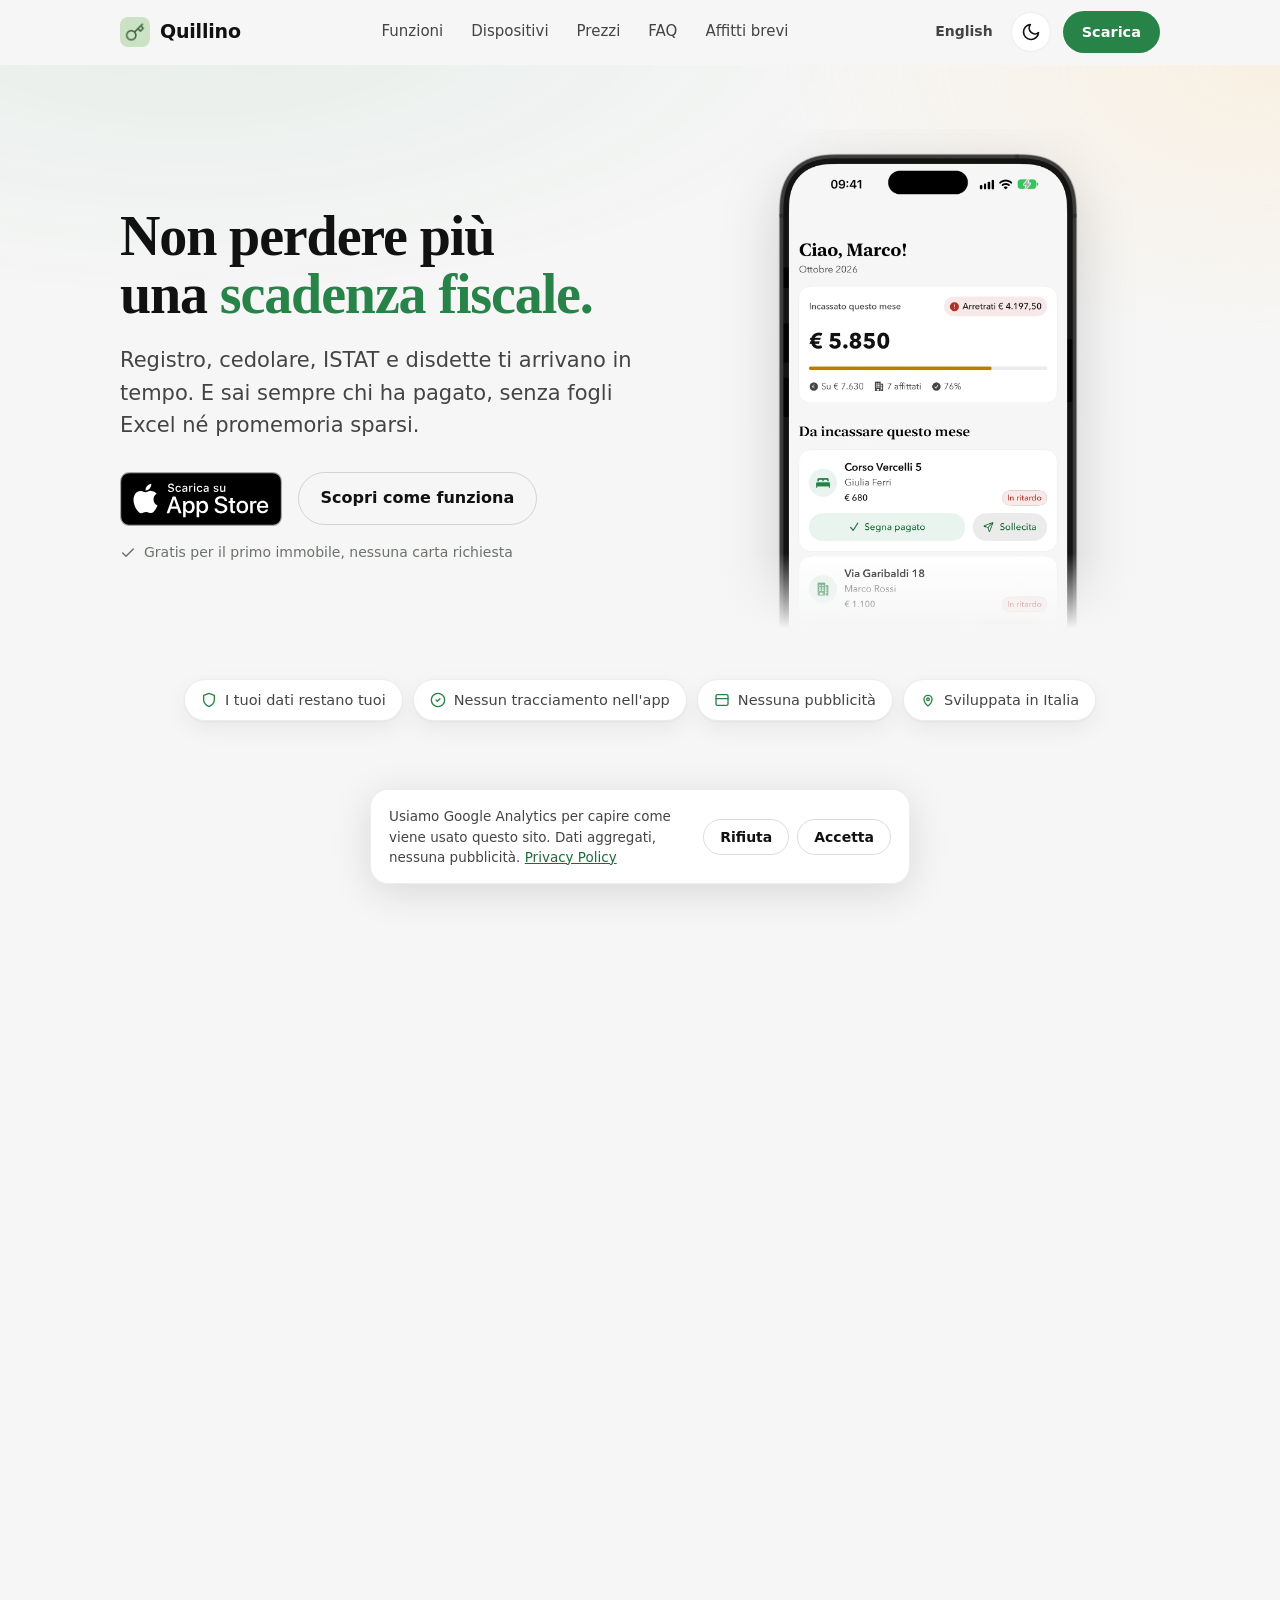
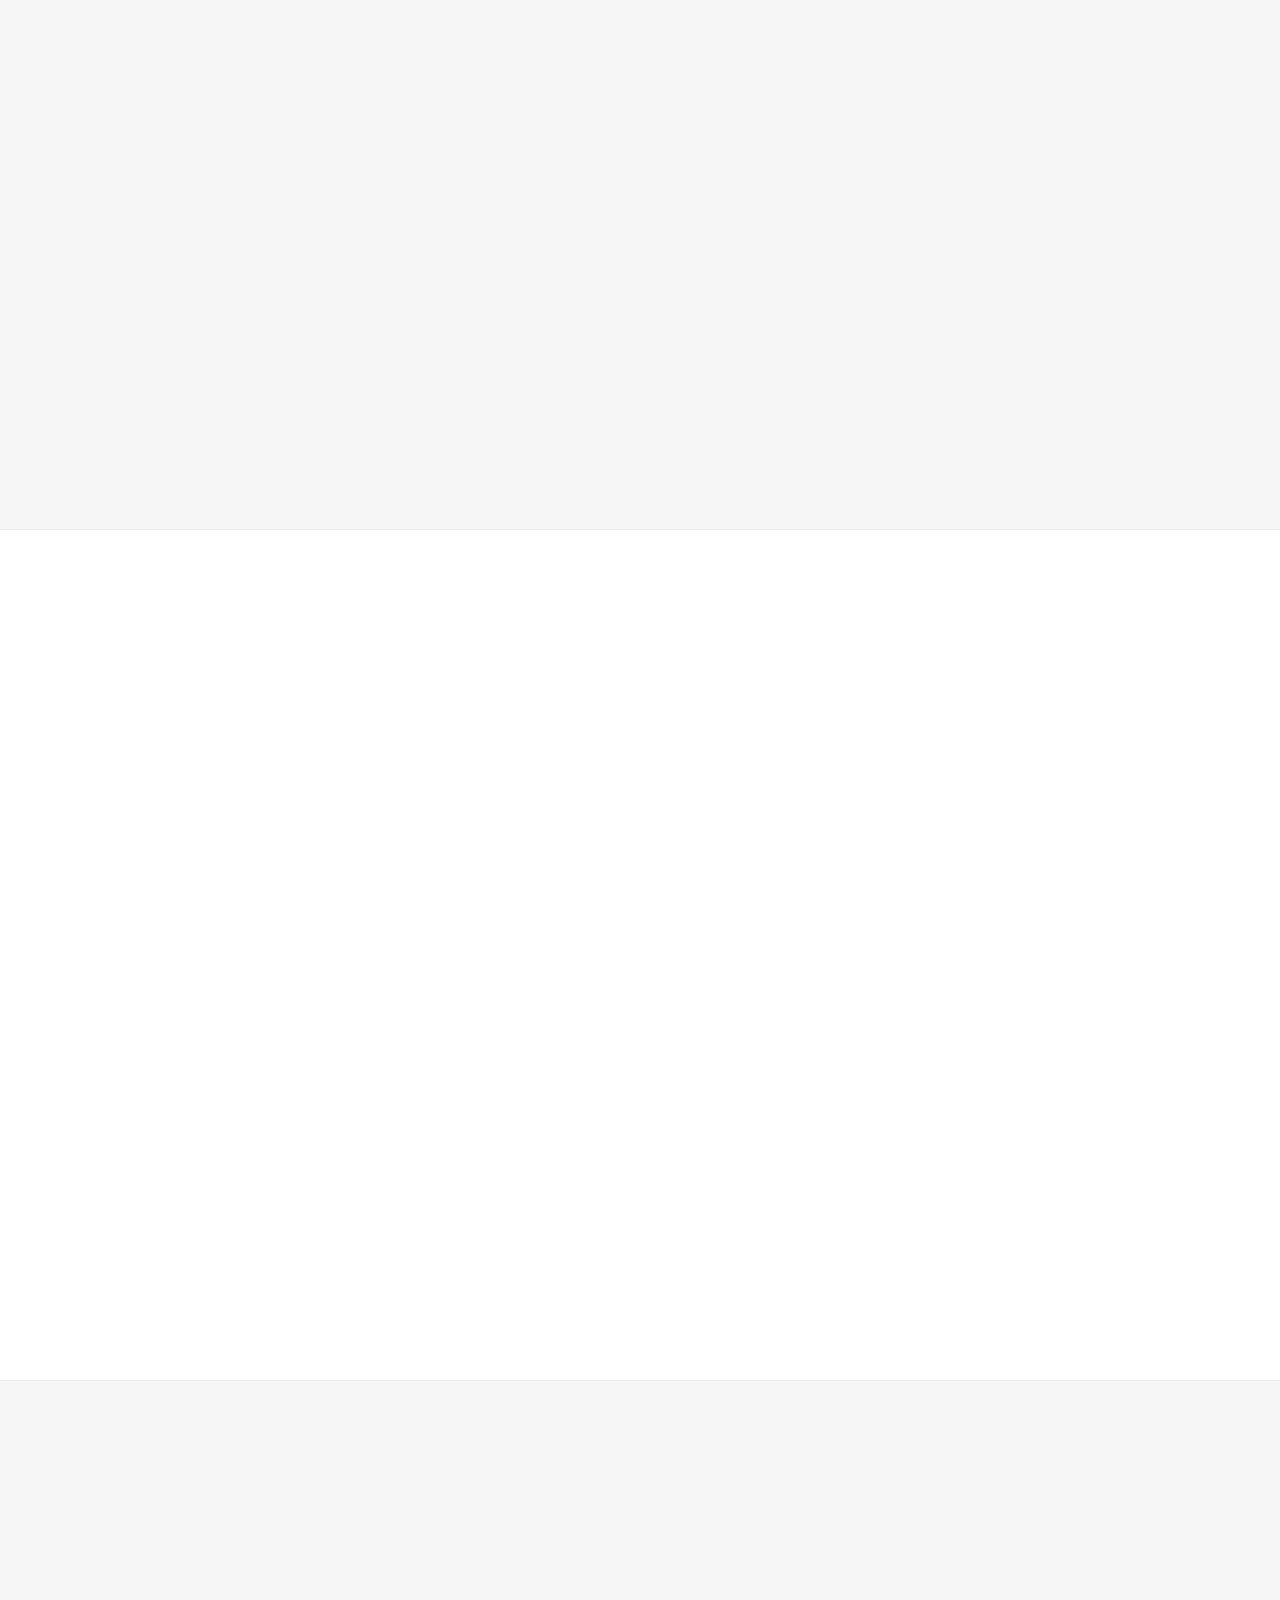
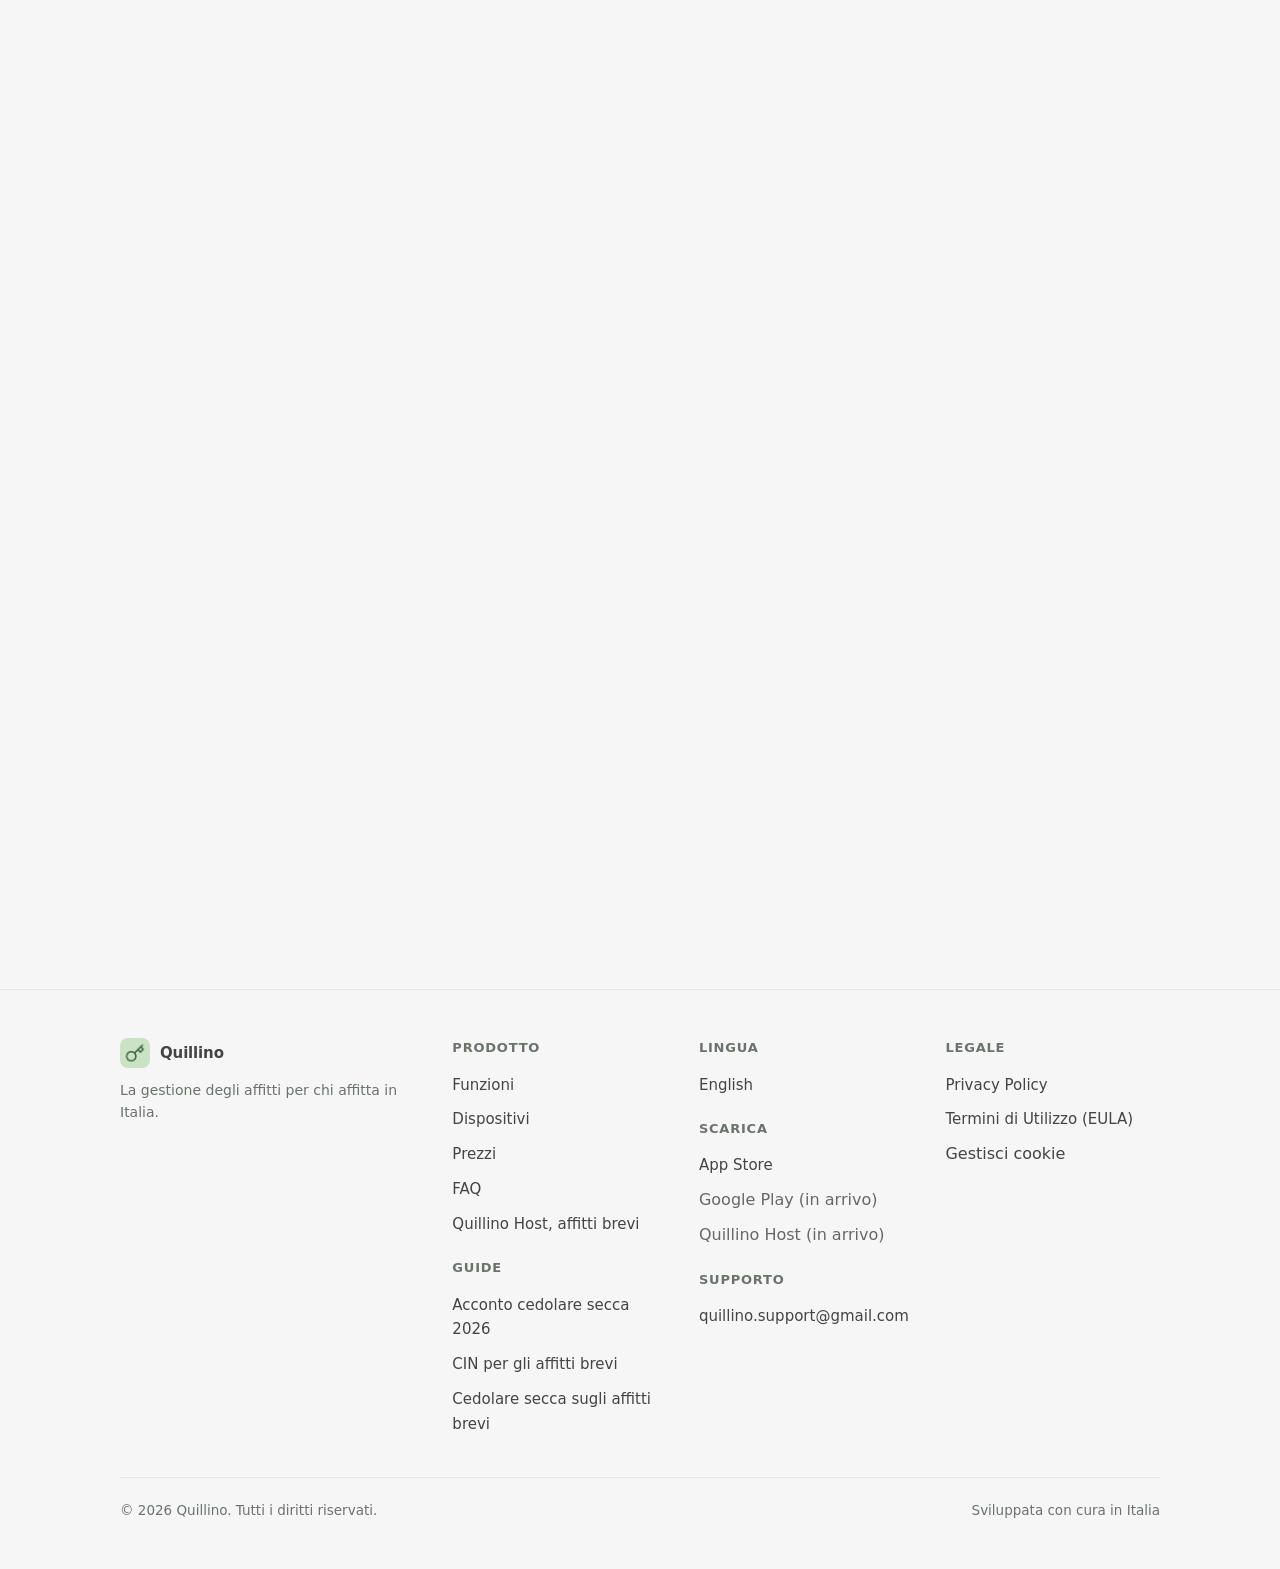
==== commit 946fd3c0: "Deploy: Quillino Host, guide sugli affitti brevi, prezzi chiari, meno Android" ====
--- a/index.html
+++ b/index.html
@@ -4,21 +4,23 @@
 <meta charset="utf-8" />
 <meta name="viewport" content="width=device-width, initial-scale=1" />
 <meta name="referrer" content="strict-origin-when-cross-origin" />
-<meta http-equiv="Content-Security-Policy" content="default-src 'self'; script-src 'self' https://www.googletagmanager.com https://www.google-analytics.com; style-src 'self' 'unsafe-inline'; img-src 'self' data: https://www.googletagmanager.com https://www.google-analytics.com https://region1.google-analytics.com; font-src 'self'; connect-src 'self' https://www.googletagmanager.com https://www.google-analytics.com https://region1.google-analytics.com https://*.google-analytics.com; base-uri 'self'; form-action 'none'; object-src 'none'; frame-src 'none'; upgrade-insecure-requests" />
+<meta http-equiv="Content-Security-Policy" content="default-src 'self'; script-src 'self' https://www.googletagmanager.com https://www.google-analytics.com; style-src 'self'; img-src 'self' data: https://www.googletagmanager.com https://www.google-analytics.com https://region1.google-analytics.com; font-src 'self'; connect-src 'self' https://www.googletagmanager.com https://www.google-analytics.com https://region1.google-analytics.com https://*.google-analytics.com; base-uri 'self'; form-action 'none'; object-src 'none'; frame-src 'none'; upgrade-insecure-requests" />
 <meta name="google-site-verification" content="tko4XSCFFi0CnRZKbEGQ4cmEZyuB2IogM9QYAfyuhWw" />
 
-<title>Quillino · Gestione affitti, canoni e scadenze fiscali</title>
-<meta name="description" content="Quillino è l'app di gestione affitti per piccoli proprietari: canoni di locazione, scadenze fiscali, adeguamento ISTAT e inquilini sotto controllo, senza fogli Excel. Report annuale pronto per il commercialista. Per iPhone, iPad, Mac e Apple Watch." />
+<title>Quillino: gestione affitti, canoni e scadenze fiscali</title>
+<meta name="description" content="Registro, cedolare secca, ISTAT e disdette ti arrivano in tempo, e sai sempre chi ha pagato. L'app per chi affitta. Gratis per il primo immobile." />
 <meta name="author" content="Quillino" />
-<meta name="keywords" content="gestione affitti, app affitti, canone di locazione, cedolare secca, scadenze fiscali affitto, quietanza affitto, adeguamento ISTAT, gestione inquilini, piccoli proprietari, locazione iPhone" />
 
 <link rel="canonical" href="https://matteolubinu.github.io/quillino/" />
+<link rel="alternate" hreflang="it" href="https://matteolubinu.github.io/quillino/" />
+<link rel="alternate" hreflang="en" href="https://matteolubinu.github.io/quillino/en/" />
+<link rel="alternate" hreflang="x-default" href="https://matteolubinu.github.io/quillino/" />
 
 <!-- Open Graph / social — URL assoluti: gli scraper (WhatsApp, iMessage, LinkedIn) non risolvono path relativi -->
 <meta property="og:type" content="website" />
 <meta property="og:site_name" content="Quillino" />
 <meta property="og:url" content="https://matteolubinu.github.io/quillino/" />
-<meta property="og:title" content="Quillino · Gestione affitti, canoni e scadenze fiscali" />
+<meta property="og:title" content="Quillino: gestione affitti, canoni e scadenze fiscali" />
 <meta property="og:description" content="Canoni, scadenze fiscali e inquilini sotto controllo. Report pronto per il commercialista. Senza fogli Excel." />
 <meta property="og:image" content="https://matteolubinu.github.io/quillino/assets/og-cover.png" />
 <meta property="og:image:width" content="2400" />
@@ -28,7 +30,7 @@
 
 <!-- Twitter/X Card -->
 <meta name="twitter:card" content="summary_large_image" />
-<meta name="twitter:title" content="Quillino · Gestione affitti, canoni e scadenze fiscali" />
+<meta name="twitter:title" content="Quillino: gestione affitti, canoni e scadenze fiscali" />
 <meta name="twitter:description" content="Canoni, scadenze fiscali e inquilini sotto controllo. Report pronto per il commercialista. Senza fogli Excel." />
 <meta name="twitter:image" content="https://matteolubinu.github.io/quillino/assets/og-cover.png" />
 <meta name="twitter:image:alt" content="Quillino, gestione affitti sotto controllo" />
@@ -38,7 +40,7 @@
 
 <link rel="icon" href="assets/icon.png" type="image/png" />
 <link rel="apple-touch-icon" href="assets/icon.png" />
-<link rel="stylesheet" href="styles.css?v=20260902d" />
+<link rel="stylesheet" href="styles.css?v=20261023b" />
 
 <!-- Dati strutturati per i motori di ricerca -->
 <script type="application/ld+json">
@@ -47,19 +49,19 @@
   "@graph": [
     {
       "@type": "SoftwareApplication",
-      "name": "Quillino — Gestione affitti",
+      "name": "Quillino: gestione affitti",
       "operatingSystem": "iOS, iPadOS, macOS, watchOS",
       "applicationCategory": "FinanceApplication",
       "url": "https://matteolubinu.github.io/quillino/",
       "downloadUrl": "https://apps.apple.com/it/app/quillino-gestione-affitti/id6774200347",
       "inLanguage": "it-IT",
-      "description": "App per piccoli proprietari immobiliari: tiene traccia di canoni, scadenze fiscali e inquilini, calcola l'adeguamento ISTAT, genera quietanze PDF e il report annuale per il commercialista. I dati restano sul dispositivo e, se scelto, si sincronizzano nel proprio iCloud.",
+      "description": "App per piccoli proprietari immobiliari: ricorda le scadenze fiscali e di contratto (registro, cedolare secca, ISTAT, disdette), tiene traccia di canoni, pagamenti anche parziali e inquilini, genera quietanze PDF e il report 730 per il commercialista. I dati restano sul dispositivo e, se scelto, si sincronizzano nel proprio iCloud.",
       "screenshot": "https://matteolubinu.github.io/quillino/assets/screens/01-dashboard.png",
       "offers": [
         { "@type": "Offer", "name": "Gratis", "price": "0", "priceCurrency": "EUR" },
-        { "@type": "Offer", "name": "Quillino Pro — mensile", "price": "9.99", "priceCurrency": "EUR" },
-        { "@type": "Offer", "name": "Quillino Pro — annuale", "price": "59.99", "priceCurrency": "EUR" },
-        { "@type": "Offer", "name": "Quillino Pro — a vita", "price": "99.99", "priceCurrency": "EUR" }
+        { "@type": "Offer", "name": "Quillino Pro, mensile", "price": "9.99", "priceCurrency": "EUR" },
+        { "@type": "Offer", "name": "Quillino Pro, annuale", "price": "59.99", "priceCurrency": "EUR" },
+        { "@type": "Offer", "name": "Quillino Pro, a vita", "price": "149.99", "priceCurrency": "EUR" }
       ],
       "publisher": { "@type": "Organization", "name": "Quillino", "url": "https://matteolubinu.github.io/quillino/", "logo": "https://matteolubinu.github.io/quillino/assets/icon.png", "email": "quillino.support@gmail.com" },
       "aggregateRating": { "@type": "AggregateRating", "ratingValue": "5", "ratingCount": "4", "bestRating": "5", "worstRating": "1" },
@@ -80,12 +82,15 @@
     {
       "@type": "FAQPage",
       "mainEntity": [
-        { "@type": "Question", "name": "Quanto costa Quillino?", "acceptedAnswer": { "@type": "Answer", "text": "Il primo immobile è gratuito per sempre. Quillino Pro parte da 9,99 € al mese o 59,99 € all'anno, con 7 giorni di prova e possibilità di annullare quando vuoi, oppure 99,99 € una volta sola, a vita e senza rinnovo. Pro sblocca immobili illimitati, il report fiscale, l'export CSV, le quietanze e i widget." } },
-        { "@type": "Question", "name": "I miei dati sono al sicuro?", "acceptedAnswer": { "@type": "Answer", "text": "Sì. Quillino non ha server propri: i dati restano sull'iPhone e, se attivi la sincronizzazione, viaggiano cifrati solo nel tuo iCloud personale. Nessun tracciamento, nessuna pubblicità. Puoi bloccare l'app con Face ID." } },
+        { "@type": "Question", "name": "Quanto costa Quillino?", "acceptedAnswer": { "@type": "Answer", "text": "Il primo immobile è gratuito per sempre. Quillino Pro parte da 9,99 € al mese o 59,99 € all'anno, con 7 giorni di prova e possibilità di annullare quando vuoi, oppure 149,99 € una volta sola, a vita e senza rinnovo. Pro sblocca immobili illimitati, report 730 e documenti PDF, riepilogo per il commercialista, export CSV anno per anno, annuncio immobiliare in PDF, widget e Apple Watch." } },
+        { "@type": "Question", "name": "I miei dati sono al sicuro?", "acceptedAnswer": { "@type": "Answer", "text": "Sì. Quillino non ha server propri: i dati restano sull'iPhone e, se attivi la sincronizzazione, viaggiano cifrati solo nel tuo iCloud personale. Nell'app nessun tracciamento e nessuna pubblicità. Puoi bloccare l'app con Face ID." } },
         { "@type": "Question", "name": "Serve per la dichiarazione dei redditi?", "acceptedAnswer": { "@type": "Answer", "text": "Quillino prepara un report annuale di incassi e spese per immobile, con cedolare secca e regime IRPEF a confronto, e un'anagrafica con dati catastali, estremi di registrazione del contratto e canoni incassati mese per mese, da consegnare al commercialista. Non sostituisce il commercialista, ma fa risparmiare tempo a entrambi." } },
-        { "@type": "Question", "name": "Su quali dispositivi funziona?", "acceptedAnswer": { "@type": "Answer", "text": "iPhone, iPad, Mac con Apple Silicon e Apple Watch. Un unico acquisto vale su tutti i dispositivi Apple, con i dati sincronizzati via iCloud." } },
+        { "@type": "Question", "name": "Su quali dispositivi funziona?", "acceptedAnswer": { "@type": "Answer", "text": "iPhone, iPad, Mac con Apple Silicon e Apple Watch. Un unico acquisto vale su tutti i dispositivi Apple, con i dati sincronizzati via iCloud. La versione per Android è in arrivo su Google Play." } },
         { "@type": "Question", "name": "Va bene per gli appartamenti affittati agli studenti?", "acceptedAnswer": { "@type": "Answer", "text": "Sì. Puoi gestire più inquilini nello stesso immobile con canoni per stanza e pagamenti separati, e inserire gli estremi di registrazione del contratto per ogni singolo inquilino, comodo quando ogni stanza ha il suo contratto." } },
-        { "@type": "Question", "name": "Posso gestire più immobili e coinquilini?", "acceptedAnswer": { "@type": "Answer", "text": "Sì. Con Pro gestisci immobili illimitati, incluse le situazioni con più inquilini nello stesso immobile: canoni per stanza e pagamenti separati." } }
+        { "@type": "Question", "name": "Posso gestire più immobili e coinquilini?", "acceptedAnswer": { "@type": "Answer", "text": "Sì. Con Pro gestisci immobili illimitati, incluse le situazioni con più inquilini nello stesso immobile: canoni per stanza e pagamenti separati." } },
+        { "@type": "Question", "name": "Cosa succede se il Pro scade?", "acceptedAnswer": { "@type": "Answer", "text": "I tuoi dati restano dove sono: Quillino non cancella niente. Resta visibile il primo immobile che hai aggiunto; gli altri sono nascosti finché non torni a Pro, ma le loro scadenze restano in elenco, in sola lettura, così non ne perdi nessuna. L'esportazione di base dei tuoi dati in un unico file resta gratuita." } },
+        { "@type": "Question", "name": "Posso portare i miei affitti da Excel?", "acceptedAnswer": { "@type": "Answer", "text": "Sì. Importi un file Excel o CSV: scegli quali colonne corrispondono a immobile, inquilino e canone, guardi l'anteprima e confermi. Servono pochi minuti." } },
+        { "@type": "Question", "name": "I calcoli fiscali sono affidabili?", "acceptedAnswer": { "@type": "Answer", "text": "Sono una stima: usano le regole fiscali dell'anno, e sotto il Report 730 vedi quali regole sono state applicate e quando sono state verificate l'ultima volta. Non sostituiscono il parere di un commercialista o di un CAF: controlla sempre importi e scadenze prima di versare o presentare documenti." } }
       ]
     }
   ]
@@ -93,12 +98,12 @@
 </script>
 
 <!-- Tema pre-paint (niente flash). File esterno per usare una CSP senza 'unsafe-inline'. -->
-<script src="boot.js?v=20260902d"></script>
+<script src="boot.js?v=20261023b"></script>
 
 <!-- Google Analytics 4 con Consent Mode v2: analytics_storage negato finché
      l'utente non accetta dal banner (vedi analytics.js + #cookieBanner + script.js). -->
 <script async src="https://www.googletagmanager.com/gtag/js?id=G-9974W2YSF0"></script>
-<script src="analytics.js?v=20260902d"></script>
+<script src="analytics.js?v=20261023b"></script>
 </head>
 <body>
 
@@ -106,20 +111,22 @@
 <header class="nav" id="nav">
   <div class="container nav-inner">
     <a class="brand" href="#top" aria-label="Quillino">
-      <img class="logo" src="assets/icon.png" alt="" /> Quillino
+      <img width="512" height="512" class="logo" src="assets/icon.png" alt="" /> Quillino
     </a>
     <nav class="nav-links" aria-label="Navigazione principale">
       <a href="#funzioni">Funzioni</a>
       <a href="#dispositivi">Dispositivi</a>
       <a href="#prezzi">Prezzi</a>
       <a href="#faq">FAQ</a>
+      <a href="host/">Affitti brevi</a>
     </nav>
     <div class="nav-cta">
-      <button class="theme-toggle" id="themeToggle" type="button" aria-label="Alterna anteprima chiara/scura">
+      <a class="lang-switch" href="en/" hreflang="en" lang="en">English</a>
+      <button class="theme-toggle" id="themeToggle" type="button" aria-label="Passa al tema chiaro o scuro">
         <svg class="ico-moon" width="20" height="20" viewBox="0 0 24 24" fill="none" stroke="currentColor" stroke-width="2" stroke-linecap="round" stroke-linejoin="round"><path d="M21 12.8A9 9 0 1 1 11.2 3 7 7 0 0 0 21 12.8z"/></svg>
         <svg class="ico-sun" width="20" height="20" viewBox="0 0 24 24" fill="none" stroke="currentColor" stroke-width="2" stroke-linecap="round" stroke-linejoin="round"><circle cx="12" cy="12" r="4"/><path d="M12 2v2M12 20v2M4.9 4.9l1.4 1.4M17.7 17.7l1.4 1.4M2 12h2M20 12h2M4.9 19.1l1.4-1.4M17.7 6.3l1.4-1.4"/></svg>
       </button>
-      <a class="btn btn-primary nav-download" href="https://apps.apple.com/it/app/quillino-gestione-affitti/id6774200347">Scarica</a>
+      <a class="btn btn-primary nav-download" data-store="nav" href="https://apps.apple.com/it/app/quillino-gestione-affitti/id6774200347">Scarica</a>
     </div>
     <button class="nav-toggle" id="navToggle" aria-label="Apri menu" aria-expanded="false">
       <svg width="24" height="24" viewBox="0 0 24 24" fill="none" stroke="currentColor" stroke-width="2" stroke-linecap="round"><path d="M4 7h16M4 12h16M4 17h16"/></svg>
@@ -133,23 +140,22 @@
 <section class="hero section">
   <div class="container hero-grid">
     <div class="hero-copy reveal">
-      <span class="eyebrow">Per chi affitta da 1 a 5 immobili</span>
-      <h1>L'affitto, finalmente <span class="accent">sotto controllo.</span></h1>
-      <p class="lead">Canoni, scadenze fiscali e inquilini in un'app sola. Sai sempre chi ha pagato e cosa scade, senza fogli Excel né promemoria sparsi.</p>
+      <h1>Non perdere più una <span class="accent">scadenza fiscale.</span></h1>
+      <p class="lead">Registro, cedolare, ISTAT e disdette ti arrivano in tempo. E sai sempre chi ha pagato, senza fogli Excel né promemoria sparsi.</p>
       <div class="hero-actions">
-        <a class="appstore" href="https://apps.apple.com/it/app/quillino-gestione-affitti/id6774200347" aria-label="Scaricalo su App Store">
+        <a class="appstore" data-store="hero" href="https://apps.apple.com/it/app/quillino-gestione-affitti/id6774200347" aria-label="Scaricalo su App Store">
           <img class="shot" data-light="assets/appstore-it.svg" data-dark="assets/appstore-it-white.svg" src="assets/appstore-it.svg" alt="" width="162" height="54" />
         </a>
         <a class="btn btn-ghost" href="#come-funziona">Scopri come funziona</a>
       </div>
       <p class="hero-reassure">
         <svg width="16" height="16" viewBox="0 0 24 24" fill="none" stroke="currentColor" stroke-width="2.2" stroke-linecap="round" stroke-linejoin="round"><path d="M20 6 9 17l-5-5"/></svg>
-        Gratis per il primo immobile · nessuna carta richiesta
+        Gratis per il primo immobile, nessuna carta richiesta
       </p>
     </div>
     <div class="hero-media reveal">
       <div class="device">
-        <img class="shot" data-light="assets/screens/01-dashboard.webp" data-dark="assets/screens/01-dashboard-dark.webp" src="assets/screens/01-dashboard.webp" alt="La dashboard di Quillino con l'incassato del mese e le prossime scadenze" width="900" height="1955" />
+        <img fetchpriority="high" class="shot" data-light="assets/screens/01-dashboard.webp" data-dark="assets/screens/01-dashboard-dark.webp" src="assets/screens/01-dashboard.webp" alt="La dashboard di Quillino con l'incassato del mese e le prossime scadenze" width="900" height="1955" />
       </div>
     </div>
   </div>
@@ -159,7 +165,7 @@
 <section class="trust section-tight">
   <div class="container trust-tags reveal">
     <span class="tag"><svg width="16" height="16" viewBox="0 0 24 24" fill="none" stroke="currentColor" stroke-width="2" stroke-linecap="round" stroke-linejoin="round"><path d="M12 22s8-4 8-10V5l-8-3-8 3v7c0 6 8 10 8 10z"/></svg> I tuoi dati restano tuoi</span>
-    <span class="tag"><svg width="16" height="16" viewBox="0 0 24 24" fill="none" stroke="currentColor" stroke-width="2" stroke-linecap="round" stroke-linejoin="round"><circle cx="12" cy="12" r="10"/><path d="m9 12 2 2 4-4"/></svg> Nessun tracciamento</span>
+    <span class="tag"><svg width="16" height="16" viewBox="0 0 24 24" fill="none" stroke="currentColor" stroke-width="2" stroke-linecap="round" stroke-linejoin="round"><circle cx="12" cy="12" r="10"/><path d="m9 12 2 2 4-4"/></svg> Nessun tracciamento nell'app</span>
     <span class="tag"><svg width="16" height="16" viewBox="0 0 24 24" fill="none" stroke="currentColor" stroke-width="2" stroke-linecap="round" stroke-linejoin="round"><rect x="3" y="4" width="18" height="16" rx="2"/><path d="M3 10h18"/></svg> Nessuna pubblicità</span>
     <span class="tag"><svg width="16" height="16" viewBox="0 0 24 24" fill="none" stroke="currentColor" stroke-width="2" stroke-linecap="round" stroke-linejoin="round"><path d="M12 21s-6-4.35-6-10a6 6 0 0 1 12 0c0 5.65-6 10-6 10z"/><circle cx="12" cy="11" r="2"/></svg> Sviluppata in Italia</span>
   </div>
@@ -168,135 +174,141 @@
 <!-- ==================================================== COME FUNZIONA -->
 <section class="section-tight" id="come-funziona">
   <div class="container reveal">
-    <span class="eyebrow">Si parte in cinque minuti</span>
     <h2 class="section-title">Da zero a tutto in ordine, in tre passi.</h2>
   </div>
   <div class="container">
-    <div class="grid-cards">
-      <div class="card reveal">
-        <div class="ico num">1</div>
-        <h4>Aggiungi l'immobile e l'inquilino</h4>
-        <p>Nome, canone, deposito e date del contratto: bastano pochi campi per cominciare.</p>
-      </div>
-      <div class="card reveal">
-        <div class="ico num">2</div>
-        <h4>Segna i canoni quando li incassi</h4>
-        <p>Un tocco ogni mese. Quillino tiene il conto, evidenzia i ritardi e prepara la quietanza.</p>
-      </div>
-      <div class="card reveal">
-        <div class="ico num">3</div>
-        <h4>A fine anno esporti il report</h4>
-        <p>Incassi, spese e anagrafica immobili in un unico documento, pronto per il commercialista.</p>
-      </div>
-    </div>
+    <ol class="steps">
+        <li class="step reveal">
+          <span class="step-n" aria-hidden="true">1</span>
+          <h3>Aggiungi l'immobile e l'inquilino</h3>
+          <p>Nome, canone, deposito e date del contratto: bastano pochi campi per cominciare.</p>
+        </li>
+        <li class="step step--feature reveal">
+          <span class="step-n" aria-hidden="true">2</span>
+          <h3>Segna i canoni quando li incassi</h3>
+          <p>Un tocco ogni mese, anche se il pagamento è parziale. Quillino tiene il conto, evidenzia i ritardi e prepara la quietanza.</p>
+          <div class="step-media"><img class="shot" width="1000" height="2089" data-light="assets/screens/01-dashboard.webp" data-dark="assets/screens/01-dashboard-dark.webp" src="assets/screens/01-dashboard.webp" alt="Un tocco su Segna pagato nella Home di Quillino: due affitti in ritardo, ciascuno con i pulsanti Segna pagato e Sollecita" loading="lazy" /></div>
+        </li>
+        <li class="step reveal">
+          <span class="step-n" aria-hidden="true">3</span>
+          <h3>A fine anno esporti il report</h3>
+          <p>Incassi, spese e anagrafica immobili in un unico documento, pronto per il commercialista.</p>
+        </li>
+    </ol>
   </div>
 </section>
 
 <!-- ========================================================== FUNZIONI -->
 <section class="section" id="funzioni">
   <div class="container center reveal">
-    <span class="eyebrow">Le basi, fatte bene</span>
     <h2 class="section-title">Tutto quello che serve per gestire un affitto.<br>Niente di più.</h2>
     <p class="section-lead">Quillino non è un gestionale complicato. Fa poche cose, quelle che contano davvero ogni mese.</p>
   </div>
 
-  <div class="container" style="margin-top: clamp(48px, 8vw, 96px);">
+  <div class="container feat-start">
 
     <!-- Feature 1 -->
     <div class="feat-row reveal">
       <div class="feat-copy">
-        <div style="display:flex; gap:8px; margin-bottom:14px;">
+        <div class="badge-row">
           <span class="badge badge--paid">Pagato</span>
           <span class="badge badge--partial">Parziale</span>
           <span class="badge badge--late">In ritardo</span>
         </div>
         <h3>Sai sempre chi ha pagato</h3>
-        <p>Segna un canone come incassato con un tocco. Quillino tiene il conto di ogni mese, evidenzia i ritardi e ti fa generare la quietanza PDF da consegnare all'inquilino.</p>
+        <p>Segna un canone come incassato con un tocco, anche a metà o diviso tra più inquilini. Quillino tiene il conto di ogni mese, evidenzia i ritardi e prepara la quietanza PDF da consegnare all'inquilino.</p>
         <ul class="feat-points">
-          <li><svg width="18" height="18" viewBox="0 0 24 24" fill="none" stroke="currentColor" stroke-width="2.2" stroke-linecap="round" stroke-linejoin="round"><path d="M20 6 9 17l-5-5"/></svg> Stato pagamento mese per mese</li>
+          <li><svg width="18" height="18" viewBox="0 0 24 24" fill="none" stroke="currentColor" stroke-width="2.2" stroke-linecap="round" stroke-linejoin="round"><path d="M20 6 9 17l-5-5"/></svg> Stato pagamento mese per mese, anche per i pagamenti parziali</li>
           <li><svg width="18" height="18" viewBox="0 0 24 24" fill="none" stroke="currentColor" stroke-width="2.2" stroke-linecap="round" stroke-linejoin="round"><path d="M20 6 9 17l-5-5"/></svg> Ritardi in evidenza, senza dover controllare</li>
-          <li><svg width="18" height="18" viewBox="0 0 24 24" fill="none" stroke="currentColor" stroke-width="2.2" stroke-linecap="round" stroke-linejoin="round"><path d="M20 6 9 17l-5-5"/></svg> Quietanza PDF pronta da inviare</li>
-        </ul>
-      </div>
-      <div class="feat-media"><div class="device"><img class="shot" data-light="assets/screens/03-pagamenti.webp" data-dark="assets/screens/03-pagamenti-dark.webp" src="assets/screens/03-pagamenti.webp" alt="Elenco pagamenti mensili con stato Pagato, Parziale e In ritardo" loading="lazy" /></div></div>
+          <li><svg width="18" height="18" viewBox="0 0 24 24" fill="none" stroke="currentColor" stroke-width="2.2" stroke-linecap="round" stroke-linejoin="round"><path d="M20 6 9 17l-5-5"/></svg> Quietanza PDF pronta da inviare <span class="badge badge--pro badge-inline">Pro</span></li>
+        </ul>
+      </div>
+      <div class="feat-media"><div class="device"><img width="1000" height="2089" class="shot" data-light="assets/screens/03-pagamenti.webp" data-dark="assets/screens/03-pagamenti-dark.webp" src="assets/screens/03-pagamenti.webp" alt="Elenco pagamenti mensili con stato Pagato, Parziale e In ritardo" loading="lazy" /></div></div>
     </div>
 
     <!-- Feature 2 -->
     <div class="feat-row reverse reveal">
       <div class="feat-copy">
         <h3>Mai più una scadenza dimenticata</h3>
-        <p>Registro, cedolare secca, rinnovi e disdette: Quillino calcola le scadenze fiscali e contrattuali e te le ricorda in tempo, con l'aggiornamento ISTAT del canone già pronto.</p>
+        <p>Registro, cedolare secca, rinnovi e disdette: Quillino calcola le scadenze fiscali e contrattuali e te le ricorda in tempo, con l'aggiornamento ISTAT del canone già pronto. Non importa quanti immobili hai: le scadenze restano sempre visibili.</p>
         <ul class="feat-points">
-          <li><svg width="18" height="18" viewBox="0 0 24 24" fill="none" stroke="currentColor" stroke-width="2.2" stroke-linecap="round" stroke-linejoin="round"><path d="M20 6 9 17l-5-5"/></svg> Imposta di registro e cedolare secca</li>
+          <li><svg width="18" height="18" viewBox="0 0 24 24" fill="none" stroke="currentColor" stroke-width="2.2" stroke-linecap="round" stroke-linejoin="round"><path d="M20 6 9 17l-5-5"/></svg> Imposta di registro e cedolare secca, con acconto e saldo spiegati</li>
+          <li><svg width="18" height="18" viewBox="0 0 24 24" fill="none" stroke="currentColor" stroke-width="2.2" stroke-linecap="round" stroke-linejoin="round"><path d="M20 6 9 17l-5-5"/></svg> Registrazione del contratto (RLI) passo passo</li>
           <li><svg width="18" height="18" viewBox="0 0 24 24" fill="none" stroke="currentColor" stroke-width="2.2" stroke-linecap="round" stroke-linejoin="round"><path d="M20 6 9 17l-5-5"/></svg> Promemoria di rinnovo e disdetta</li>
           <li><svg width="18" height="18" viewBox="0 0 24 24" fill="none" stroke="currentColor" stroke-width="2.2" stroke-linecap="round" stroke-linejoin="round"><path d="M20 6 9 17l-5-5"/></svg> Adeguamento ISTAT calcolato per te</li>
         </ul>
       </div>
-      <div class="feat-media"><div class="device"><img class="shot" data-light="assets/screens/04-scadenze.webp" data-dark="assets/screens/04-scadenze-dark.webp" src="assets/screens/04-scadenze.webp" alt="Elenco delle prossime scadenze fiscali e contrattuali" loading="lazy" /></div></div>
+      <div class="feat-media"><div class="device"><img width="1000" height="2089" class="shot" data-light="assets/screens/04-scadenze.webp" data-dark="assets/screens/04-scadenze-dark.webp" src="assets/screens/04-scadenze.webp" alt="Elenco delle prossime scadenze fiscali e contrattuali" loading="lazy" /></div></div>
     </div>
 
     <!-- Feature 3 -->
     <div class="feat-row reveal">
       <div class="feat-copy">
-        <span class="badge badge--pro" style="margin-bottom:14px;">Quillino Pro</span>
+        <span class="badge badge--pro badge-gap">Quillino Pro</span>
         <h3>Il report pronto per il commercialista</h3>
-        <p>A fine anno esporti un quadro completo di incassi e spese per immobile — in PDF o CSV. E un'anagrafica separata con dati catastali, estremi di registrazione del contratto e i canoni incassati mese per mese: tutto in un unico documento per immobile, pronto da girare al commercialista.</p>
+        <p>A fine anno esporti un quadro completo di incassi e spese per immobile, in PDF o CSV. E un'anagrafica separata con dati catastali, estremi di registrazione del contratto e i canoni incassati mese per mese: tutto in un unico documento per immobile, pronto da girare al commercialista.</p>
         <ul class="feat-points">
           <li><svg width="18" height="18" viewBox="0 0 24 24" fill="none" stroke="currentColor" stroke-width="2.2" stroke-linecap="round" stroke-linejoin="round"><path d="M20 6 9 17l-5-5"/></svg> Report fiscale annuale per immobile</li>
           <li><svg width="18" height="18" viewBox="0 0 24 24" fill="none" stroke="currentColor" stroke-width="2.2" stroke-linecap="round" stroke-linejoin="round"><path d="M20 6 9 17l-5-5"/></svg> Anagrafica immobili: catasto, contratti, inquilini</li>
           <li><svg width="18" height="18" viewBox="0 0 24 24" fill="none" stroke="currentColor" stroke-width="2.2" stroke-linecap="round" stroke-linejoin="round"><path d="M20 6 9 17l-5-5"/></svg> Canoni incassati mese per mese, per immobile o inquilino</li>
-          <li><svg width="18" height="18" viewBox="0 0 24 24" fill="none" stroke="currentColor" stroke-width="2.2" stroke-linecap="round" stroke-linejoin="round"><path d="M20 6 9 17l-5-5"/></svg> Cedolare secca e regime IRPEF a confronto · export CSV</li>
-        </ul>
-      </div>
-      <div class="feat-media"><div class="device"><img class="shot" data-light="assets/screens/05-report.webp" data-dark="assets/screens/05-report-dark.webp" src="assets/screens/05-report.webp" alt="Report fiscale annuale con incassi e spese" loading="lazy" /></div></div>
+          <li><svg width="18" height="18" viewBox="0 0 24 24" fill="none" stroke="currentColor" stroke-width="2.2" stroke-linecap="round" stroke-linejoin="round"><path d="M20 6 9 17l-5-5"/></svg> Cedolare secca e regime IRPEF a confronto</li>
+          <li><svg width="18" height="18" viewBox="0 0 24 24" fill="none" stroke="currentColor" stroke-width="2.2" stroke-linecap="round" stroke-linejoin="round"><path d="M20 6 9 17l-5-5"/></svg> Le regole fiscali usate e la data in cui sono state verificate, scritte sotto la stima</li>
+          <li><svg width="18" height="18" viewBox="0 0 24 24" fill="none" stroke="currentColor" stroke-width="2.2" stroke-linecap="round" stroke-linejoin="round"><path d="M20 6 9 17l-5-5"/></svg> Esporta in CSV i dati che vuoi, anno per anno</li>
+        </ul>
+      </div>
+      <div class="feat-media"><div class="device"><img width="1000" height="2089" class="shot" data-light="assets/screens/05-report.webp" data-dark="assets/screens/05-report-dark.webp" src="assets/screens/05-report.webp" alt="Report fiscale annuale con incassi e spese" loading="lazy" /></div></div>
     </div>
 
   </div>
 
   <!-- Feature grid -->
   <div class="container">
-    <div class="grid-cards">
-      <div class="card reveal">
-        <div class="ico"><svg width="22" height="22" viewBox="0 0 24 24" fill="none" stroke="currentColor" stroke-width="2" stroke-linecap="round" stroke-linejoin="round"><path d="M3 21h18M5 21V7l7-4 7 4v14M9 21v-6h6v6"/></svg></div>
-        <h4>Immobili e inquilini</h4>
-        <p>Ogni immobile, stanza e inquilino in ordine: canone, deposito, contatti, dati catastali ed estremi del contratto — con un indicatore di quanto manca alla scheda per essere pronta per il commercialista.</p>
-      </div>
-      <div class="card reveal">
-        <div class="ico"><svg width="22" height="22" viewBox="0 0 24 24" fill="none" stroke="currentColor" stroke-width="2" stroke-linecap="round" stroke-linejoin="round"><path d="M21 11.5a8.4 8.4 0 0 1-.9 3.8 8.5 8.5 0 0 1-7.6 4.7 8.4 8.4 0 0 1-3.8-.9L3 21l1.9-5.7a8.4 8.4 0 0 1-.9-3.8 8.5 8.5 0 0 1 4.7-7.6 8.4 8.4 0 0 1 3.8-.9h.5a8.5 8.5 0 0 1 8 8v.5z"/></svg></div>
-        <h4>Solleciti WhatsApp</h4>
-        <p>Un tocco per inviare conferma di pagamento o sollecito su WhatsApp, con il messaggio già scritto.</p>
-      </div>
-      <div class="card reveal">
-        <div class="ico"><svg width="22" height="22" viewBox="0 0 24 24" fill="none" stroke="currentColor" stroke-width="2" stroke-linecap="round" stroke-linejoin="round"><rect x="3" y="3" width="7" height="7" rx="1.5"/><rect x="14" y="3" width="7" height="7" rx="1.5"/><rect x="3" y="14" width="7" height="7" rx="1.5"/><rect x="14" y="14" width="7" height="7" rx="1.5"/></svg></div>
-        <h4>Widget e Apple Watch</h4>
-        <p>L'incassato del mese e le scadenze direttamente in schermata Home e al polso.</p>
-      </div>
-    </div>
+    <ul class="facts-list">
+      <li class="reveal"><svg width="22" height="22" viewBox="0 0 24 24" fill="none" stroke="currentColor" stroke-width="2" stroke-linecap="round" stroke-linejoin="round"><path d="M3 21h18M5 21V7l7-4 7 4v14M9 21v-6h6v6"/></svg><div><h3>Immobili e inquilini</h3><p>Ogni immobile, stanza e inquilino in ordine: canone, deposito, contatti, dati catastali ed estremi del contratto, con un indicatore di quanto manca alla scheda per essere pronta per il commercialista. Hai già un foglio Excel o CSV? Lo importi in pochi minuti.</p></div></li>
+      <li class="reveal"><svg width="22" height="22" viewBox="0 0 24 24" fill="none" stroke="currentColor" stroke-width="2" stroke-linecap="round" stroke-linejoin="round"><path d="M16 21v-2a4 4 0 0 0-4-4H6a4 4 0 0 0-4 4v2"/><circle cx="9" cy="7" r="4"/><path d="M22 21v-2a4 4 0 0 0-3-3.9M16 3.1a4 4 0 0 1 0 7.8"/></svg><div><h3>Stanze e comproprietà</h3><p>Affitta stanza per stanza, con canoni e pagamenti separati. Se l'immobile è in comproprietà, indichi le quote di ciascun proprietario.</p></div></li>
+      <li class="reveal"><svg width="22" height="22" viewBox="0 0 24 24" fill="none" stroke="currentColor" stroke-width="2" stroke-linecap="round" stroke-linejoin="round"><path d="M5 3h14v18l-3-2-2 2-2-2-2 2-2-2-3 2z"/><path d="M9 8h6M9 12h6"/></svg><div><h3>Spese e ricevute</h3><p>Registra le spese di ogni immobile, anche con la foto della ricevuta, e dividi quelle condominiali tra gli inquilini.</p></div></li>
+      <li class="reveal"><svg width="22" height="22" viewBox="0 0 24 24" fill="none" stroke="currentColor" stroke-width="2" stroke-linecap="round" stroke-linejoin="round"><rect x="3" y="4" width="18" height="18" rx="2"/><path d="M16 2v4M8 2v4M3 10h18"/></svg><div><h3>Il riepilogo del mese</h3><p>Nei primi giorni del mese trovi in Home quanto hai incassato e quanto resta da incassare. Se vuoi, ti arriva anche un avviso il primo del mese.</p></div></li>
+      <li class="reveal"><svg width="22" height="22" viewBox="0 0 24 24" fill="none" stroke="currentColor" stroke-width="2" stroke-linecap="round" stroke-linejoin="round"><path d="M21 11.5a8.4 8.4 0 0 1-.9 3.8 8.5 8.5 0 0 1-7.6 4.7 8.4 8.4 0 0 1-3.8-.9L3 21l1.9-5.7a8.4 8.4 0 0 1-.9-3.8 8.5 8.5 0 0 1 4.7-7.6 8.4 8.4 0 0 1 3.8-.9h.5a8.5 8.5 0 0 1 8 8v.5z"/></svg><div><h3>Solleciti WhatsApp</h3><p>Un tocco per inviare conferma di pagamento o sollecito su WhatsApp, con il messaggio già scritto, in tono amichevole o formale.</p></div></li>
+      <li class="reveal"><svg width="22" height="22" viewBox="0 0 24 24" fill="none" stroke="currentColor" stroke-width="2" stroke-linecap="round" stroke-linejoin="round"><rect x="3" y="3" width="7" height="7" rx="1.5"/><rect x="14" y="3" width="7" height="7" rx="1.5"/><rect x="3" y="14" width="7" height="7" rx="1.5"/><rect x="14" y="14" width="7" height="7" rx="1.5"/></svg><div><h3>Widget, Siri e Apple Watch</h3><p>L'incassato del mese e le scadenze direttamente in schermata Home e al polso. Con Siri segni un canone come pagato a voce. Widget e Apple Watch sono in Quillino Pro.</p></div></li>
+    </ul>
   </div>
 </section>
 
 <!-- ====================================================== RECENSIONI -->
+<!-- ============================================================ AFFITTI BREVI -->
+<section class="section-tight" id="host">
+  <div class="container">
+    <div class="host-banner reveal">
+      <img class="host-banner-icon" src="assets/icon-host.png" alt="" width="256" height="256" />
+      <div>
+        <p class="status-pill"><span class="dot" aria-hidden="true"></span>In arrivo su App Store</p>
+        <h2>Affitti anche a brevi periodi?</h2>
+        <p>Per Airbnb, Booking.com e prenotazioni dirette c'è Quillino Host: il netto vero dopo commissioni e tasse, CIN, cedolare e scadenze.</p>
+      </div>
+      <a class="btn btn-ghost" href="host/">Scopri Quillino Host</a>
+    </div>
+  </div>
+</section>
+
 <section class="section reviews" id="recensioni">
   <div class="container center reveal">
-    <span class="eyebrow">Cosa dicono i proprietari</span>
     <div class="rating-line">
       <span class="stars" role="img" aria-label="5 stelle su 5">★★★★★</span>
       <span>5,0 su App Store</span>
     </div>
     <figure class="review-quote">
       <blockquote>Sicuramente la migliore app di questa categoria. Non manca niente, semplice da usare, intuitiva. Assistenza super, fondamentale e molto apprezzata. App in continua evoluzione. Consiglio a tutti, indistintamente dalla quantità di appartamenti o camere da gestire.</blockquote>
-      <figcaption>Piurishop — recensione su App Store, agosto 2026</figcaption>
+      <figcaption>Piurishop, recensione su App Store, agosto 2026</figcaption>
     </figure>
-    <a class="btn btn-ghost" href="https://apps.apple.com/it/app/quillino-gestione-affitti/id6774200347">Leggi le recensioni</a>
+    <a class="btn btn-ghost" data-store="reviews" href="https://apps.apple.com/it/app/quillino-gestione-affitti/id6774200347">Leggi le recensioni</a>
   </div>
 </section>
 
 <!-- ======================================================= DISPOSITIVI -->
 <section class="section" id="dispositivi">
   <div class="container center reveal">
-    <span class="eyebrow">Un'app, tutti i tuoi schermi</span>
     <h2 class="section-title">iPhone, iPad, Mac e Apple Watch.</h2>
-    <p class="section-lead">Un solo acquisto vale su tutti i dispositivi. I dati si sincronizzano in privato con il tuo iCloud: cominci sull'iPhone e ritrovi tutto sul Mac.</p>
+    <p class="section-lead">Sui dispositivi Apple un solo acquisto vale ovunque e i dati si sincronizzano in privato con il tuo iCloud: cominci sull'iPhone e ritrovi tutto sul Mac.</p>
   </div>
   <div class="container">
     <div class="carousel reveal" id="deviceCarousel">
@@ -307,16 +319,32 @@
       </div>
       <div class="carousel-stage">
         <div class="cslide is-active" id="cpanel-iphone" role="tabpanel" aria-labelledby="ctab-iphone" data-device="iphone">
-          <div class="device"><img class="shot" data-light="assets/screens/01-dashboard.webp" data-dark="assets/screens/01-dashboard-dark.webp" src="assets/screens/01-dashboard.webp" alt="Quillino su iPhone" loading="lazy" /></div>
+          <div class="device"><img width="1000" height="2089" class="shot" data-light="assets/screens/01-dashboard.webp" data-dark="assets/screens/01-dashboard-dark.webp" src="assets/screens/01-dashboard.webp" alt="Quillino su iPhone" loading="lazy" /></div>
         </div>
         <div class="cslide" id="cpanel-ipad" role="tabpanel" aria-labelledby="ctab-ipad" data-device="ipad">
-          <div class="frame-ipad"><img class="shot" data-light="assets/screens/ipad.webp" data-dark="assets/screens/ipad-dark.webp" src="assets/screens/ipad.webp" alt="Quillino su iPad" loading="lazy" /></div>
+          <div class="frame-ipad"><img width="1000" height="1293" class="shot" data-light="assets/screens/ipad.webp" data-dark="assets/screens/ipad-dark.webp" src="assets/screens/ipad.webp" alt="Quillino su iPad" loading="lazy" /></div>
         </div>
         <div class="cslide" id="cpanel-watch" role="tabpanel" aria-labelledby="ctab-watch" data-device="watch">
-          <div class="frame-watch"><img src="assets/screens/watch.webp" alt="Quillino su Apple Watch" loading="lazy" /></div>
+          <div class="frame-watch"><img width="600" height="705" src="assets/screens/watch.webp" alt="Quillino su Apple Watch" loading="lazy" /></div>
         </div>
       </div>
       <p class="carousel-hint">Scorri o tocca per cambiare dispositivo. Quillino è anche su Mac.</p>
+      <button type="button" class="carousel-pause" id="carouselPause" aria-pressed="false">Metti in pausa</button>
+    </div>
+  </div>
+  <div class="container reveal" id="android">
+    <div class="android-card">
+      <div>
+        <span class="eyebrow">Novità</span>
+        <h3>Quillino arriva su Android.</h3>
+        <p>Gli stessi calcoli fiscali, le stesse scadenze e lo stesso modo di segnare chi ha pagato, ripensati per Android. In arrivo su Google Play: l&rsquo;annuncio lo trovi qui appena è disponibile.</p>
+      </div>
+      <ul class="android-list">
+        <li>Piano gratuito per il primo immobile e Quillino Pro con gli stessi PDF e report</li>
+        <li>Blocco con impronta o schermo del telefono, widget e scorciatoie dall&rsquo;icona</li>
+        <li>Backup in un file e backup automatico di Google, al posto di iCloud</li>
+        <li>Niente Apple Watch: la prima versione è solo per telefono</li>
+      </ul>
     </div>
   </div>
 </section>
@@ -325,26 +353,25 @@
 <section class="privacy section">
   <div class="container privacy-grid">
     <div class="reveal">
-      <span class="eyebrow">Privacy prima di tutto</span>
       <h2 class="section-title">I dati dei tuoi affitti restano dei tuoi affitti.</h2>
       <p class="section-lead">Quillino non ha un server che raccoglie i tuoi dati. Tutto vive sul tuo iPhone e, se vuoi, si sincronizza cifrato nel tuo iCloud personale.</p>
       <div class="privacy-list">
         <div class="row">
           <div class="ico"><svg width="20" height="20" viewBox="0 0 24 24" fill="none" stroke="currentColor" stroke-width="2" stroke-linecap="round" stroke-linejoin="round"><rect x="4" y="10" width="16" height="11" rx="2"/><path d="M8 10V7a4 4 0 0 1 8 0v3"/></svg></div>
-          <div><h4>Nessun account, nessun cloud di terzi</h4><p>Non serve registrarsi. I dati non passano da server nostri.</p></div>
+          <div><h3>Nessun account, nessun cloud di terzi</h3><p>Non serve registrarsi. I dati non passano da server nostri.</p></div>
         </div>
         <div class="row">
-          <div class="ico"><svg width="20" height="20" viewBox="0 0 24 24" fill="none" stroke="currentColor" stroke-width="2" stroke-linecap="round" stroke-linejoin="round"><circle cx="12" cy="12" r="9"/><path d="M12 8v4l3 2"/></svg></div>
-          <div><h4>Zero tracciamento</h4><p>Niente pubblicità, niente profilazione, nessuna rivendita dei tuoi dati.</p></div>
+          <div class="ico"><svg width="20" height="20" viewBox="0 0 24 24" fill="none" stroke="currentColor" stroke-width="2" stroke-linecap="round" stroke-linejoin="round"><path d="M17.94 17.94A10.07 10.07 0 0 1 12 20c-7 0-11-8-11-8a18.45 18.45 0 0 1 5.06-5.94M9.9 4.24A9.12 9.12 0 0 1 12 4c7 0 11 8 11 8a18.5 18.5 0 0 1-2.16 3.19m-6.72-1.07a3 3 0 1 1-4.24-4.24"/><path d="m1 1 22 22"/></svg></div>
+          <div><h3>Zero tracciamento nell'app</h3><p>Niente pubblicità, niente profilazione, nessuna rivendita dei tuoi dati.</p></div>
         </div>
         <div class="row">
-          <div class="ico"><svg width="20" height="20" viewBox="0 0 24 24" fill="none" stroke="currentColor" stroke-width="2" stroke-linecap="round" stroke-linejoin="round"><path d="M21 15a2 2 0 0 1-2 2H7l-4 4V5a2 2 0 0 1 2-2h14a2 2 0 0 1 2 2z"/></svg></div>
-          <div><h4>Blocco con Face ID</h4><p>Proteggi l'app con Face ID o codice: i dati dei tuoi inquilini restano riservati.</p></div>
+          <div class="ico"><svg width="20" height="20" viewBox="0 0 24 24" fill="none" stroke="currentColor" stroke-width="2" stroke-linecap="round" stroke-linejoin="round"><path d="M3 7V5a2 2 0 0 1 2-2h2M17 3h2a2 2 0 0 1 2 2v2M21 17v2a2 2 0 0 1-2 2h-2M7 21H5a2 2 0 0 1-2-2v-2"/><path d="M8 14s1.5 2 4 2 4-2 4-2"/><path d="M9 9h.01M15 9h.01"/></svg></div>
+          <div><h3>Blocco con Face ID o impronta</h3><p>Proteggi l'app con Face ID, impronta o codice: i dati dei tuoi inquilini restano riservati.</p></div>
         </div>
       </div>
     </div>
     <div class="feat-media reveal">
-      <div class="device"><img class="shot" data-light="assets/screens/08-privacy.webp" data-dark="assets/screens/08-privacy-dark.webp" src="assets/screens/08-privacy.webp" alt="Le impostazioni di privacy e blocco app di Quillino" loading="lazy" /></div>
+      <div class="device"><img width="1000" height="2089" class="shot" data-light="assets/screens/08-privacy.webp" data-dark="assets/screens/08-privacy-dark.webp" src="assets/screens/08-privacy.webp" alt="Le impostazioni di privacy e blocco app di Quillino" loading="lazy" /></div>
     </div>
   </div>
 </section>
@@ -352,9 +379,8 @@
 <!-- ============================================================ PREZZI -->
 <section class="section" id="prezzi">
   <div class="container center reveal">
-    <span class="eyebrow">Prezzi onesti</span>
     <h2 class="section-title">Quanto costa Quillino</h2>
-    <p class="section-lead">Il primo immobile è gratuito, per sempre. Quando gestisci di più, Quillino Pro sblocca tutto — con 7 giorni di prova, o a vita senza abbonamento.</p>
+    <p class="section-lead">Il primo immobile è gratuito, per sempre. Quando gestisci di più, Quillino Pro sblocca tutto, con 7 giorni di prova o a vita senza abbonamento.</p>
   </div>
   <div class="container">
     <div class="price-grid">
@@ -364,43 +390,52 @@
         <div class="sub">Per iniziare a mettere in ordine.</div>
         <ul>
           <li class="on"><svg width="18" height="18" viewBox="0 0 24 24" fill="none" stroke="currentColor" stroke-width="2.2" stroke-linecap="round" stroke-linejoin="round"><path d="M20 6 9 17l-5-5"/></svg> 1 immobile</li>
-          <li class="on"><svg width="18" height="18" viewBox="0 0 24 24" fill="none" stroke="currentColor" stroke-width="2.2" stroke-linecap="round" stroke-linejoin="round"><path d="M20 6 9 17l-5-5"/></svg> Pagamenti e scadenze</li>
+          <li class="on"><svg width="18" height="18" viewBox="0 0 24 24" fill="none" stroke="currentColor" stroke-width="2.2" stroke-linecap="round" stroke-linejoin="round"><path d="M20 6 9 17l-5-5"/></svg> Pagamenti, anche parziali, e scadenze</li>
           <li class="on"><svg width="18" height="18" viewBox="0 0 24 24" fill="none" stroke="currentColor" stroke-width="2.2" stroke-linecap="round" stroke-linejoin="round"><path d="M20 6 9 17l-5-5"/></svg> Solleciti WhatsApp</li>
-        </ul>
-        <a class="btn btn-ghost" href="https://apps.apple.com/it/app/quillino-gestione-affitti/id6774200347">Scarica gratis</a>
+          <li class="on"><svg width="18" height="18" viewBox="0 0 24 24" fill="none" stroke="currentColor" stroke-width="2.2" stroke-linecap="round" stroke-linejoin="round"><path d="M20 6 9 17l-5-5"/></svg> Esporta i tuoi dati in un unico file</li>
+        </ul>
+        <a class="btn btn-ghost" data-store="price-free" href="https://apps.apple.com/it/app/quillino-gestione-affitti/id6774200347">Scarica gratis</a>
       </div>
       <div class="price pro reveal">
         <span class="badge badge--pro price-tag">Consigliato</span>
         <div class="tier gold">Quillino Pro</div>
         <div class="amount">€59,99<small> / anno</small></div>
-        <div class="sub">7 giorni di prova, poi €59,99/anno. Annulli quando vuoi. Oppure €9,99/mese, o €99,99 una volta sola — a vita.</div>
-        <ul>
-          <li class="on gold"><svg width="18" height="18" viewBox="0 0 24 24" fill="none" stroke="currentColor" stroke-width="2.2" stroke-linecap="round" stroke-linejoin="round"><path d="M20 6 9 17l-5-5"/></svg> Immobili illimitati</li>
-          <li class="on gold"><svg width="18" height="18" viewBox="0 0 24 24" fill="none" stroke="currentColor" stroke-width="2.2" stroke-linecap="round" stroke-linejoin="round"><path d="M20 6 9 17l-5-5"/></svg> Report fiscale + export CSV</li>
-          <li class="on gold"><svg width="18" height="18" viewBox="0 0 24 24" fill="none" stroke="currentColor" stroke-width="2.2" stroke-linecap="round" stroke-linejoin="round"><path d="M20 6 9 17l-5-5"/></svg> Quietanze PDF illimitate</li>
+        <div class="sub">Annulli quando vuoi.</div>
+        <ul class="price-options" aria-label="Come vuoi pagare">
+          <li class="best"><span>Annuale, con 7 giorni di prova</span><b>€59,99</b></li>
+          <li><span>Mensile</span><b>€9,99</b></li>
+          <li><span>A vita, una volta sola</span><b>€149,99</b></li>
+        </ul>
+        <ul>
+          <li class="on gold"><svg width="18" height="18" viewBox="0 0 24 24" fill="none" stroke="currentColor" stroke-width="2.2" stroke-linecap="round" stroke-linejoin="round"><path d="M20 6 9 17l-5-5"/></svg> Immobili illimitati, nessuno nascosto</li>
+          <li class="on gold"><svg width="18" height="18" viewBox="0 0 24 24" fill="none" stroke="currentColor" stroke-width="2.2" stroke-linecap="round" stroke-linejoin="round"><path d="M20 6 9 17l-5-5"/></svg> Report 730, anagrafica, quietanze e storico inquilino in PDF</li>
+          <li class="on gold"><svg width="18" height="18" viewBox="0 0 24 24" fill="none" stroke="currentColor" stroke-width="2.2" stroke-linecap="round" stroke-linejoin="round"><path d="M20 6 9 17l-5-5"/></svg> Riepilogo da condividere col commercialista</li>
+          <li class="on gold"><svg width="18" height="18" viewBox="0 0 24 24" fill="none" stroke="currentColor" stroke-width="2.2" stroke-linecap="round" stroke-linejoin="round"><path d="M20 6 9 17l-5-5"/></svg> Export CSV dei dati che vuoi, anno per anno</li>
+          <li class="on gold"><svg width="18" height="18" viewBox="0 0 24 24" fill="none" stroke="currentColor" stroke-width="2.2" stroke-linecap="round" stroke-linejoin="round"><path d="M20 6 9 17l-5-5"/></svg> Annuncio immobiliare in PDF</li>
           <li class="on gold"><svg width="18" height="18" viewBox="0 0 24 24" fill="none" stroke="currentColor" stroke-width="2.2" stroke-linecap="round" stroke-linejoin="round"><path d="M20 6 9 17l-5-5"/></svg> Widget e Apple Watch</li>
-        </ul>
-        <a class="btn btn-gold" href="https://apps.apple.com/it/app/quillino-gestione-affitti/id6774200347">Prova Quillino Pro</a>
-      </div>
-    </div>
+          <li class="on gold"><svg width="18" height="18" viewBox="0 0 24 24" fill="none" stroke="currentColor" stroke-width="2.2" stroke-linecap="round" stroke-linejoin="round"><path d="M20 6 9 17l-5-5"/></svg> Colore e icona dell'app a tua scelta</li>
+        </ul>
+        <a class="btn btn-gold" data-store="price-pro" href="https://apps.apple.com/it/app/quillino-gestione-affitti/id6774200347">Prova 7 giorni gratis</a>
+      </div>
+    </div>
+    <p class="price-note reveal">Se il Pro scade non perdi niente: i tuoi dati restano, le scadenze restano visibili e l'esportazione di base resta gratuita. Torni al piano gratuito, con il primo immobile.</p>
   </div>
 </section>
 
 <!-- =============================================================== FAQ -->
 <section class="section" id="faq">
   <div class="container center reveal">
-    <span class="eyebrow">Domande frequenti</span>
     <h2 class="section-title">Le risposte veloci.</h2>
   </div>
   <div class="container">
     <div class="faq-list">
       <details class="faq reveal">
-        <summary>Quanto costa? <svg class="chev" width="20" height="20" viewBox="0 0 24 24" fill="none" stroke="currentColor" stroke-width="2" stroke-linecap="round" stroke-linejoin="round"><path d="m6 9 6 6 6-6"/></svg></summary>
-        <div class="body">Il primo immobile è gratuito per sempre. Quillino Pro parte da €9,99 al mese o €59,99 all'anno — con 7 giorni di prova e possibilità di annullare quando vuoi — oppure €99,99 una volta sola, a vita e senza rinnovo. Pro sblocca immobili illimitati, report fiscale, export CSV, quietanze e widget.</div>
+        <summary>Quanto costa Quillino? <svg class="chev" width="20" height="20" viewBox="0 0 24 24" fill="none" stroke="currentColor" stroke-width="2" stroke-linecap="round" stroke-linejoin="round"><path d="m6 9 6 6 6-6"/></svg></summary>
+        <div class="body">Il primo immobile è gratuito per sempre. Quillino Pro parte da €9,99 al mese o €59,99 all'anno, con 7 giorni di prova e possibilità di annullare quando vuoi, oppure €149,99 una volta sola, a vita e senza rinnovo. Pro sblocca immobili illimitati, report 730 e documenti PDF, riepilogo per il commercialista, export CSV anno per anno, annuncio immobiliare in PDF, widget e Apple Watch.</div>
       </details>
       <details class="faq reveal">
         <summary>I miei dati sono al sicuro? <svg class="chev" width="20" height="20" viewBox="0 0 24 24" fill="none" stroke="currentColor" stroke-width="2" stroke-linecap="round" stroke-linejoin="round"><path d="m6 9 6 6 6-6"/></svg></summary>
-        <div class="body">Sì. Quillino non ha server propri: i dati restano sul tuo iPhone e, se attivi la sincronizzazione, viaggiano cifrati solo nel tuo iCloud personale. Nessun tracciamento, nessuna pubblicità. Puoi anche bloccare l'app con Face ID.</div>
+        <div class="body">Sì. Quillino non ha server propri: i dati restano sul tuo iPhone e, se attivi la sincronizzazione, viaggiano cifrati solo nel tuo iCloud personale. Nell'app nessun tracciamento e nessuna pubblicità. Puoi anche bloccare l'app con Face ID.</div>
       </details>
       <details class="faq reveal">
         <summary>Serve per la dichiarazione dei redditi? <svg class="chev" width="20" height="20" viewBox="0 0 24 24" fill="none" stroke="currentColor" stroke-width="2" stroke-linecap="round" stroke-linejoin="round"><path d="m6 9 6 6 6-6"/></svg></summary>
@@ -408,15 +443,27 @@
       </details>
       <details class="faq reveal">
         <summary>Su quali dispositivi funziona? <svg class="chev" width="20" height="20" viewBox="0 0 24 24" fill="none" stroke="currentColor" stroke-width="2" stroke-linecap="round" stroke-linejoin="round"><path d="m6 9 6 6 6-6"/></svg></summary>
-        <div class="body">iPhone, iPad, Mac con Apple Silicon e Apple Watch. Un unico acquisto vale su tutti i tuoi dispositivi Apple, con i dati sincronizzati via iCloud.</div>
+        <div class="body">iPhone, iPad, Mac con Apple Silicon e Apple Watch. Un unico acquisto vale su tutti i tuoi dispositivi Apple, con i dati sincronizzati via iCloud. La versione per Android è in arrivo su Google Play.</div>
       </details>
       <details class="faq reveal">
         <summary>Va bene per gli appartamenti affittati agli studenti? <svg class="chev" width="20" height="20" viewBox="0 0 24 24" fill="none" stroke="currentColor" stroke-width="2" stroke-linecap="round" stroke-linejoin="round"><path d="m6 9 6 6 6-6"/></svg></summary>
-        <div class="body">Sì. Puoi gestire più inquilini nello stesso immobile con canoni per stanza e pagamenti separati, e inserire gli estremi di registrazione del contratto per ogni singolo inquilino — comodo quando ogni stanza ha il suo contratto.</div>
+        <div class="body">Sì. Puoi gestire più inquilini nello stesso immobile con canoni per stanza e pagamenti separati, e inserire gli estremi di registrazione del contratto per ogni singolo inquilino, comodo quando ogni stanza ha il suo contratto.</div>
       </details>
       <details class="faq reveal">
         <summary>Posso gestire più immobili e coinquilini? <svg class="chev" width="20" height="20" viewBox="0 0 24 24" fill="none" stroke="currentColor" stroke-width="2" stroke-linecap="round" stroke-linejoin="round"><path d="m6 9 6 6 6-6"/></svg></summary>
         <div class="body">Sì. Con Pro gestisci immobili illimitati, incluse le situazioni con più inquilini nello stesso immobile (canoni per stanza) e i relativi pagamenti separati.</div>
+      </details>
+      <details class="faq reveal">
+        <summary>Cosa succede se il Pro scade? <svg class="chev" width="20" height="20" viewBox="0 0 24 24" fill="none" stroke="currentColor" stroke-width="2" stroke-linecap="round" stroke-linejoin="round"><path d="m6 9 6 6 6-6"/></svg></summary>
+        <div class="body">I tuoi dati restano dove sono: Quillino non cancella niente. Resta visibile il primo immobile che hai aggiunto; gli altri sono nascosti finché non torni a Pro, ma le loro scadenze restano in elenco, in sola lettura, così non ne perdi nessuna. L'esportazione di base dei tuoi dati in un unico file resta gratuita.</div>
+      </details>
+      <details class="faq reveal">
+        <summary>Posso portare i miei affitti da Excel? <svg class="chev" width="20" height="20" viewBox="0 0 24 24" fill="none" stroke="currentColor" stroke-width="2" stroke-linecap="round" stroke-linejoin="round"><path d="m6 9 6 6 6-6"/></svg></summary>
+        <div class="body">Sì. Importi un file Excel o CSV: scegli quali colonne corrispondono a immobile, inquilino e canone, guardi l'anteprima e confermi. Servono pochi minuti.</div>
+      </details>
+      <details class="faq reveal">
+        <summary>I calcoli fiscali sono affidabili? <svg class="chev" width="20" height="20" viewBox="0 0 24 24" fill="none" stroke="currentColor" stroke-width="2" stroke-linecap="round" stroke-linejoin="round"><path d="m6 9 6 6 6-6"/></svg></summary>
+        <div class="body">Sono una stima: usano le regole fiscali dell'anno, e sotto il Report 730 vedi quali regole sono state applicate e quando sono state verificate l'ultima volta. Non sostituiscono il parere di un commercialista o di un CAF: controlla sempre importi e scadenze prima di versare o presentare documenti.</div>
       </details>
     </div>
   </div>
@@ -429,7 +476,7 @@
       <h2>Metti i tuoi affitti in ordine, oggi.</h2>
       <p>Gratis per il primo immobile. Bastano pochi minuti.</p>
       <div class="actions">
-        <a class="appstore" href="https://apps.apple.com/it/app/quillino-gestione-affitti/id6774200347" aria-label="Scaricalo su App Store">
+        <a class="appstore" data-store="cta" href="https://apps.apple.com/it/app/quillino-gestione-affitti/id6774200347" aria-label="Scaricalo su App Store">
           <img class="shot" data-light="assets/appstore-it.svg" data-dark="assets/appstore-it-white.svg" src="assets/appstore-it.svg" alt="" width="162" height="54" />
         </a>
       </div>
@@ -442,7 +489,7 @@
   <div class="container">
     <div class="footer-grid">
       <div>
-        <a class="brand" href="#top"><img class="logo" src="assets/icon.png" alt="" /> Quillino</a>
+        <a class="brand" href="#top"><img width="512" height="512" class="logo" src="assets/icon.png" alt="" /> Quillino</a>
         <p class="desc">La gestione degli affitti per chi affitta in Italia.</p>
       </div>
       <div>
@@ -452,14 +499,27 @@
           <li><a href="#dispositivi">Dispositivi</a></li>
           <li><a href="#prezzi">Prezzi</a></li>
           <li><a href="#faq">FAQ</a></li>
+          <li><a href="host/">Quillino Host, affitti brevi</a></li>
+        </ul>
+        <h5 class="footer-gap">Guide</h5>
+        <ul>
+          <li><a href="guida/acconto-cedolare-secca-2026.html">Acconto cedolare secca 2026</a></li>
+          <li><a href="guida/cin-affitti-brevi.html">CIN per gli affitti brevi</a></li>
+          <li><a href="guida/cedolare-secca-affitti-brevi.html">Cedolare secca sugli affitti brevi</a></li>
         </ul>
       </div>
       <div>
-        <h5>Scarica</h5>
-        <ul>
-          <li><a href="https://apps.apple.com/it/app/quillino-gestione-affitti/id6774200347">App Store</a></li>
-        </ul>
-        <h5 style="margin-top:22px;">Supporto</h5>
+        <!-- lang-footer --><h5>Lingua</h5>
+        <ul>
+          <li><a href="en/" hreflang="en" lang="en">English</a></li>
+        </ul>
+        <!-- /lang-footer --><h5 class="footer-gap">Scarica</h5>
+        <ul>
+          <li><a data-store="footer" href="https://apps.apple.com/it/app/quillino-gestione-affitti/id6774200347">App Store</a></li>
+          <li><span class="footer-soon">Google Play (in arrivo)</span></li>
+          <li><span class="footer-soon">Quillino Host (in arrivo)</span></li>
+        </ul>
+        <h5 class="footer-gap">Supporto</h5>
         <ul>
           <li><a href="mailto:quillino.support@gmail.com">quillino.support@gmail.com</a></li>
         </ul>
@@ -469,12 +529,13 @@
         <ul>
           <li><a href="https://matteolubi.notion.site/Privacy-Policy-Quillino-36fed23c41248144a563e2d562760fc1" target="_blank" rel="noopener">Privacy Policy</a></li>
           <li><a href="https://matteolubi.notion.site/Terms-of-Use-Quillino-371ed23c412481309acce049dfce1dbe" target="_blank" rel="noopener">Termini di Utilizzo (EULA)</a></li>
+          <li><button type="button" class="link-btn" id="cookieManage">Gestisci cookie</button></li>
         </ul>
       </div>
     </div>
     <div class="footer-bottom">
       <span>© <span id="year">2026</span> Quillino. Tutti i diritti riservati.</span>
-      <span>Sviluppata con cura in Italia 🇮🇹</span>
+      <span>Sviluppata con cura in Italia</span>
     </div>
   </div>
 </footer>
@@ -492,11 +553,11 @@
 </div>
 
 <!-- FAB tema chiaro/scuro, solo mobile -->
-<button class="theme-toggle theme-fab" id="themeFab" type="button" aria-label="Alterna anteprima chiara/scura">
+<button class="theme-toggle theme-fab" id="themeFab" type="button" aria-label="Passa al tema chiaro o scuro">
   <svg class="ico-moon" width="22" height="22" viewBox="0 0 24 24" fill="none" stroke="currentColor" stroke-width="2" stroke-linecap="round" stroke-linejoin="round"><path d="M21 12.8A9 9 0 1 1 11.2 3 7 7 0 0 0 21 12.8z"/></svg>
   <svg class="ico-sun" width="22" height="22" viewBox="0 0 24 24" fill="none" stroke="currentColor" stroke-width="2" stroke-linecap="round" stroke-linejoin="round"><circle cx="12" cy="12" r="4"/><path d="M12 2v2M12 20v2M4.9 4.9l1.4 1.4M17.7 17.7l1.4 1.4M2 12h2M20 12h2M4.9 19.1l1.4-1.4M17.7 6.3l1.4-1.4"/></svg>
 </button>
 
-<script src="script.js?v=20260902d"></script>
+<script src="script.js?v=20261023b"></script>
 </body>
 </html>
--- a/styles.css
+++ b/styles.css
@@ -24,6 +24,8 @@
 
   /* Accents */
   --accent-green:        #278347;
+  --accent-green-text:   #1E6B3A;   /* testo verde su fondo chiaro: 5,9:1 (il #278347 fa 3,9:1) */
+  --accent-amber-text:   #8F5600;   /* testo ambra su fondo chiaro: 4,8:1 */
   --accent-green-subtle: rgba(39,131,71,0.10);
   --accent-amber:        #C47A00;
   --accent-amber-subtle: rgba(196,122,0,0.12);
@@ -67,6 +69,8 @@
     --border-strong:  rgba(255,255,255,0.16);
 
     --accent-green:        #4ADE80;
+    --accent-green-text:   #4ADE80;
+    --accent-amber-text:   #F5A623;
     --accent-green-subtle: rgba(74,222,128,0.12);
     --accent-amber:        #F5A623;
     --accent-amber-subtle: rgba(245,166,35,0.14);
@@ -100,6 +104,8 @@
     --border-strong:  rgba(255,255,255,0.16);
 
     --accent-green:        #4ADE80;
+    --accent-green-text:   #4ADE80;
+    --accent-amber-text:   #F5A623;
     --accent-green-subtle: rgba(74,222,128,0.12);
     --accent-amber:        #F5A623;
     --accent-amber-subtle: rgba(245,166,35,0.14);
@@ -141,7 +147,7 @@
 .eyebrow {
   display: inline-block;
   font-size: 13px; font-weight: 600; letter-spacing: 0.08em; text-transform: uppercase;
-  color: var(--accent-green);
+  color: var(--accent-green-text);
   background: var(--accent-green-subtle);
   padding: 6px 12px; border-radius: var(--r-full);
   margin-bottom: 18px;
@@ -254,7 +260,6 @@
   overflow: hidden;
 }
 .hero-media .device { flex: none; }
-.hero-media .device img { object-position: top; }
 .hero-media::after {
   content: ""; position: absolute; left: 0; right: 0; bottom: 0; height: 88px;
   background: linear-gradient(to top, var(--bg-primary) 14%, transparent);
@@ -262,28 +267,16 @@
 }
 
 /* --------------------------------------------------------- Device frame */
-/* box-sizing: content-box (contro il reset globale border-box) è voluto qui:
-   aspect-ratio deve descrivere l'area DENTRO il padding (dove vive lo
-   screenshot), non il bordo esterno — altrimenti l'area interna ha un
-   rapporto diverso da quello reale dell'immagine e object-fit:cover taglia
-   il contenuto (osservato: card di destra tagliate a metà). Con content-box,
-   aspect-ratio si applica al content-box e padding/bordo si aggiungono
-   fuori, quindi width/max-width qui sono già "meno il padding" (vedi calc). */
+/* La cornice (stessa DeviceKit dei post Instagram, vedi tools/frame.py) è già nell'immagine,
+   con trasparenza: qui resta solo la misura e l'ombra. */
 .device {
-  position: relative; box-sizing: content-box;
-  width: 100%; max-width: calc(300px - 10px);
-  aspect-ratio: 1206 / 2622;
-  background: #0b0d0b;
-  border-radius: 40px; padding: 5px;
-  /* Bordo fisso (non da var tema): la cornice è sempre #0b0d0b, e senza un
-     contorno chiaro visibile diventa invisibile contro gli screenshot in
-     dark mode (quasi neri anch'essi) — il contenuto sembra "uscire" dal
-     telefono anche se geometricamente non sfora mai. */
-  border: 1px solid rgba(255,255,255,0.22);
-  box-shadow: var(--shadow-float);
-}
-.device img { width: 100%; height: 100%; object-fit: cover; border-radius: 36px; }
-.device--sm { max-width: calc(210px - 10px); }
+  position: relative;
+  width: 100%; max-width: 300px;
+  aspect-ratio: 1000 / 2089;
+  filter: drop-shadow(0 18px 30px rgba(0,0,0,.16));
+}
+.device img { width: 100%; height: 100%; object-fit: contain; }
+.device--sm { max-width: 210px; }
 .device--tilt { transform: rotate(-3deg); }
 
 /* --------------------------------------------------------- Trust tags */
@@ -311,8 +304,8 @@
 
 /* Badge (come QBadge del DS) */
 .badge { display: inline-flex; align-items: center; gap: 6px; font-size: 13px; font-weight: 600; padding: 4px 10px; border-radius: var(--r-full); }
-.badge--paid   { color: var(--accent-green); background: var(--accent-green-subtle); }
-.badge--partial{ color: var(--accent-amber); background: var(--accent-amber-subtle); }
+.badge--paid   { color: var(--accent-green-text); background: var(--accent-green-subtle); }
+.badge--partial{ color: var(--accent-amber-text); background: var(--accent-amber-subtle); }
 .badge--late   { color: var(--accent-red);   background: var(--accent-red-subtle); }
 .badge--pro    { color: var(--accent-paid-deep); background: var(--accent-paid-light); }
 
@@ -324,7 +317,7 @@
 }
 .card .ico { width: 44px; height: 44px; border-radius: var(--r-m); display: grid; place-items: center; background: var(--accent-green-subtle); color: var(--accent-green); margin-bottom: 16px; }
 .card .ico.num { font-family: var(--font-serif); font-weight: 600; font-size: 20px; }
-.card h4 { font-size: 18px; font-weight: 700; letter-spacing: -0.01em; }
+.card h3 { font-size: 18px; font-weight: 700; letter-spacing: -0.01em; }
 .card p { color: var(--text-secondary); font-size: 15px; margin-top: 8px; }
 
 /* --------------------------------------------------- Device carousel */
@@ -354,28 +347,24 @@
    "netta" dell'immagine, il padding si aggiunge fuori (quindi la misura
    visiva finale è height + 2×padding — leggermente sopra il target, voluto). */
 .cslide .device {
-  box-sizing: content-box; max-width: none; width: auto;
-  height: calc(clamp(420px, 58vw, 560px) - 10px);
+  max-width: none; width: auto;
+  height: clamp(420px, 58vw, 560px);
 }
 /* L'altezza pilota la larghezza (aspect-ratio + width:auto), quindi il minimo fisso di
    400px produceva un iPad largo ~312px: su un iPhone SE da 320px sforava il viewport di
    4px. Il `min()` limita l'altezza a quella che tiene la larghezza dentro lo spazio
    disponibile (viewport - padding container - cornice) e non tocca nulla sopra i ~545px. */
 .frame-ipad {
-  box-sizing: content-box;
-  height: calc(min(clamp(400px, 55vw, 538px), (100vw - 56px) * 1333 / 1000) - 10px);
-  aspect-ratio: 1000 / 1333; width: auto;
-  background: #0b0d0b; border-radius: 20px; padding: 5px;
-  border: 1px solid rgba(255,255,255,0.22); box-shadow: var(--shadow-float);
-}
-.frame-ipad img { width: 100%; height: 100%; object-fit: cover; border-radius: 16px; }
+  height: calc(min(clamp(400px, 55vw, 538px), (100vw - 56px) * 1293 / 1000));
+  aspect-ratio: 1000 / 1293; width: auto;
+  filter: drop-shadow(0 18px 30px rgba(0,0,0,.16));
+}
+.frame-ipad img { width: 100%; height: 100%; object-fit: contain; }
 .frame-watch {
-  box-sizing: content-box;
-  height: calc(clamp(190px, 27vw, 258px) - 8px); aspect-ratio: 422 / 514; width: auto;
-  background: #0b0d0b; border-radius: 30px; padding: 4px;
-  border: 1px solid rgba(255,255,255,0.22); box-shadow: var(--shadow-float);
-}
-.frame-watch img { width: 100%; height: 100%; object-fit: cover; border-radius: 26px; }
+  height: clamp(220px, 31vw, 300px); aspect-ratio: 600 / 705; width: auto;
+  filter: drop-shadow(0 14px 24px rgba(0,0,0,.18));
+}
+.frame-watch img { width: 100%; height: 100%; object-fit: contain; }
 
 .carousel-hint { text-align: center; color: var(--text-tertiary); font-size: 14px; margin-top: 28px; }
 
@@ -385,7 +374,7 @@
 .privacy-list { display: grid; gap: 18px; margin-top: 24px; }
 .privacy-list .row { display: flex; gap: 14px; align-items: flex-start; }
 .privacy-list .row .ico { width: 40px; height: 40px; border-radius: var(--r-m); flex: none; display: grid; place-items: center; background: var(--accent-green-subtle); color: var(--accent-green); }
-.privacy-list .row h4 { font-size: 16.5px; font-weight: 700; }
+.privacy-list .row h3 { font-size: 16.5px; font-weight: 700; }
 .privacy-list .row p { color: var(--text-secondary); font-size: 15px; margin-top: 2px; }
 
 /* --------------------------------------------------------- Recensioni */
@@ -422,8 +411,14 @@
 .price li svg { flex: none; margin-top: 3px; }
 .price li.on svg { color: var(--accent-green); }
 .price li.on.gold svg { color: var(--accent-paid); }
+.price .price-options { margin: 14px 0 0; gap: 8px; }
+.price .price-options li { justify-content: space-between; align-items: baseline; font-size: 15.5px; padding: 8px 12px; border-radius: var(--r-m); border: 1px solid var(--border-default); background: var(--bg-surface); }
+.price .price-options li.best { border-color: color-mix(in srgb, var(--accent-paid) 55%, transparent); }
+.price .price-options b { font-weight: 700; white-space: nowrap; }
+.badge-inline { margin-left: 8px; font-size: 11.5px; padding: 2px 8px; vertical-align: 1px; }
 .price .btn { margin-top: auto; justify-content: center; }
 .price-tag { position: absolute; top: 18px; right: 18px; }
+.price-note { max-width: 780px; margin: 22px auto 0; text-align: center; color: var(--text-secondary); font-size: 14.5px; }
 
 /* --------------------------------------------------------------- FAQ */
 .faq-list { max-width: 760px; margin: 40px auto 0; display: grid; gap: 12px; }
@@ -476,7 +471,7 @@
   display: flex; flex-wrap: wrap; align-items: center; gap: 12px 16px;
 }
 .cookie-text { font-size: 13.5px; line-height: 1.5; flex: 1 1 240px; }
-.cookie-text a { color: var(--accent-green); text-decoration: underline; }
+.cookie-text a { color: var(--accent-green-text); text-decoration: underline; }
 .cookie-actions { display: flex; gap: 8px; margin-left: auto; }
 .cookie-btn {
   font-family: var(--font-sans); font-weight: 600; font-size: 14px;
@@ -487,17 +482,22 @@
 .cookie-btn:active { transform: translateY(1px) scale(0.99); }
 .cookie-btn--ghost { background: transparent; color: var(--text-primary); border-color: var(--border-strong); }
 .cookie-btn--ghost:hover { background: var(--bg-surface-variant); }
-.cookie-btn--accept { background: var(--accent-green); color: var(--text-on-accent); }
-.cookie-btn--accept:hover { transform: translateY(-1px); }
+/* Accetta e Rifiuta hanno lo stesso peso (nessuna scelta in evidenza) */
+.cookie-btn--accept { background: transparent; color: var(--text-primary); border-color: var(--border-strong); }
+.cookie-btn--accept:hover { background: var(--bg-surface-variant); }
 
 /* Sopra il FAB tema (che compare < 900px) */
 @media (max-width: 900px) {
-  .cookie-banner { bottom: calc(84px + env(safe-area-inset-bottom)); }
+  .cookie-banner { bottom: calc(84px + env(safe-area-inset-bottom)); padding: 12px 14px; gap: 8px 12px; }
+  .cookie-text { font-size: 13px; line-height: 1.4; }
+  .cookie-actions { width: 100%; }
+  .cookie-btn { flex: 1; }
 }
 
 /* ------------------------------------------------------- Reveal on scroll */
-.reveal { opacity: 0; transform: translateY(22px); transition: opacity .6s ease, transform .6s ease; }
-.reveal.in { opacity: 1; transform: none; }
+/* Nascosto solo se il JavaScript c'è (boot.js aggiunge la classe js): senza, la pagina si legge comunque */
+.js .reveal { opacity: 0; transform: translateY(22px); transition: opacity .6s ease, transform .6s ease; }
+.js .reveal.in { opacity: 1; transform: none; }
 
 /* -------------------------------------------------------------- Responsive */
 @media (max-width: 900px) {
@@ -507,6 +507,8 @@
      "FAQ". Sotto i 900px il resto del layout è già a colonna singola, quindi è anche la
      soglia coerente con tutto il resto. */
   .nav-links, .nav-cta .btn, .nav-cta .appstore { display: none; }
+  /* Pagine senza hamburger (guide): il pulsante Scarica resta visibile */
+  .nav-simple .nav-cta .btn { display: inline-flex; }
   .nav-cta .theme-toggle:not(.theme-fab) { display: none; }
   .nav-toggle { display: inline-flex; }
   .theme-fab {
@@ -538,8 +540,110 @@
 }
 
 @media (prefers-reduced-motion: reduce) {
-  .reveal { opacity: 1; transform: none; transition: none; }
+  .reveal, .js .reveal { opacity: 1; transform: none; transition: none; }
   html { scroll-behavior: auto; }
   .device--tilt { transform: none; }
   .cslide { transition: none; }
 }
+
+
+/* ---- Pagine guida ---- */
+.prose { max-width: 760px; }
+.prose .section-title { margin-bottom: 4px; }
+.prose h2 { font-family: var(--font-serif); font-weight: 600; font-size: clamp(22px, 3vw, 28px); letter-spacing: -0.01em; margin-top: 40px; }
+.prose p, .prose li { color: var(--text-secondary); font-size: 17px; line-height: 1.65; margin-top: 12px; }
+.prose p strong, .prose li strong { color: var(--text-primary); }
+.prose ul { padding-left: 22px; }
+.prose a:not(.btn) { color: var(--accent-green-text); text-decoration: underline; text-underline-offset: 3px; }
+.prose .btn { margin-top: 8px; }
+.prose .muted { color: var(--text-tertiary); font-size: 15px; margin-left: 10px; }
+.prose .note { font-size: 14.5px; margin-top: 40px; padding-top: 20px; border-top: 1px solid var(--border-default); }
+.prose .table-wrap { overflow-x: auto; margin-top: 16px; border: 1px solid var(--border-default); border-radius: var(--r-m); }
+.prose table { width: 100%; border-collapse: collapse; font-size: 15.5px; }
+.prose th, .prose td { text-align: left; padding: 12px 16px; border-bottom: 1px solid var(--border-default); color: var(--text-secondary); vertical-align: top; }
+.prose th { color: var(--text-primary); font-weight: 600; background: var(--bg-surface); }
+.prose tr:last-child td { border-bottom: 0; }
+.prose .faq-list { margin-top: 16px; }
+
+/* Sostituiscono gli stili in linea (CSP senza 'unsafe-inline') */
+.feat-start { margin-top: clamp(48px, 8vw, 96px); }
+.badge-row { display: flex; gap: 8px; margin-bottom: 14px; }
+.badge-gap { margin-bottom: 14px; }
+.footer-gap { margin-top: 22px; }
+/* Link in forma di bottone (Gestisci cookie) e pausa del carosello */
+.link-btn { background: none; border: 0; padding: 0; font: inherit; color: inherit; cursor: pointer; text-align: left; }
+.link-btn:hover { text-decoration: underline; }
+.carousel-pause { display: block; margin: 8px auto 0; background: none; border: 1px solid var(--border-default, currentColor); border-radius: 999px; padding: 8px 16px; min-height: 44px; font: inherit; font-size: 14px; color: var(--text-secondary); cursor: pointer; }
+.carousel-pause:hover { color: var(--text-primary); }
+/* Il pulsante flottante del tema (solo telefono) non deve coprire l'ultima riga del piè di pagina */
+@media (max-width: 720px) { .footer { padding-bottom: 76px; } }
+
+
+/* ---------- Android ---------- */
+.platform-pill { display: inline-flex; align-items: center; gap: 8px; margin-top: 18px; padding: 8px 14px; border: 1px solid var(--border-strong); border-radius: 999px; font-size: .9rem; font-weight: 500; color: var(--text-primary); text-decoration: none; background: var(--bg-surface); }
+.platform-pill:hover { border-color: var(--accent-green); color: var(--accent-green); }
+.android-card { display: grid; grid-template-columns: 1.1fr 1fr; gap: 32px; align-items: center; margin: 56px auto 0; max-width: 880px; padding: 32px; border: 1px solid var(--border-strong); border-radius: 24px; background: var(--bg-surface); }
+.android-card h3 { font-size: 1.5rem; margin: 10px 0 8px; }
+.android-card p { margin: 0; color: var(--text-secondary); }
+.android-list { list-style: none; margin: 0; padding: 0; display: grid; gap: 12px; font-size: .95rem; color: var(--text-secondary); }
+.android-list li { position: relative; padding-left: 26px; }
+.android-list li::before { content: ""; position: absolute; left: 0; top: .45em; width: 12px; height: 7px; border-left: 2px solid var(--accent-green); border-bottom: 2px solid var(--accent-green); transform: rotate(-45deg); }
+.footer-soon { color: var(--text-secondary); opacity: .8; }
+@media (max-width: 760px) { .android-card { grid-template-columns: 1fr; padding: 24px; } }
+
+/* Cambio lingua */
+.lang-switch { font-size: 14px; font-weight: 600; color: var(--text-secondary); padding: 8px 6px; }
+.lang-switch:hover { color: var(--text-primary); }
+
+/* ------------------------------------------------ Tre passi e funzioni (senza schede uguali) */
+.steps { list-style: none; padding: 0; margin: 44px 0 0; display: grid; grid-template-columns: 1fr 1.7fr 1fr; gap: 40px; align-items: start; }
+.step { border-top: 2px solid var(--border-strong); padding-top: 20px; }
+.step-n { display: block; font-family: var(--font-serif); font-weight: 600; font-size: 64px; line-height: 1; letter-spacing: -0.03em; color: var(--accent-green-text); }
+.step h3 { font-size: 19px; font-weight: 700; letter-spacing: -0.01em; margin-top: 14px; }
+.step p { color: var(--text-secondary); font-size: 15.5px; margin-top: 8px; }
+/* Il momento vero dell'app: la riga con "Segna pagato", ritagliata dallo screenshot (senza la cornice del telefono) */
+.step-media { position: relative; aspect-ratio: 2.3 / 1; overflow: hidden; margin-top: 22px; border-radius: var(--r-l); border: 1px solid var(--border-default); background: var(--bg-surface); box-shadow: var(--shadow-card); }
+.step-media img { position: absolute; width: 112%; max-width: none; height: auto; left: -6%; top: -249%; }
+.facts-list { list-style: none; padding: 0; margin: 44px 0 0; display: grid; grid-template-columns: 1fr 1fr; column-gap: 56px; }
+.facts-list li { display: grid; grid-template-columns: 22px 1fr; gap: 14px; padding: 22px 0; border-top: 1px solid var(--border-default); }
+.facts-list li > svg { color: var(--accent-green); margin-top: 3px; }
+.facts-list h3 { font-size: 18px; font-weight: 700; letter-spacing: -0.01em; }
+.facts-list p { color: var(--text-secondary); font-size: 15px; margin-top: 6px; }
+@media (max-width: 900px) {
+  .steps { grid-template-columns: 1fr; gap: 28px; }
+  .step-n { font-size: 52px; }
+  .facts-list { grid-template-columns: 1fr; }
+}
+
+/* ------------------------------------------------------------ Quillino Host */
+.status-pill { display: inline-flex; align-items: center; gap: 8px; padding: 6px 14px; border: 1px solid var(--border-strong); border-radius: var(--r-full); background: var(--bg-surface); font-size: 14px; font-weight: 600; color: var(--text-primary); margin: 0 0 18px; }
+.nav-cta .status-pill { margin: 0; font-size: 13.5px; }
+.status-pill .dot { width: 8px; height: 8px; border-radius: 50%; background: var(--accent-amber); }
+.audience { display: grid; grid-template-columns: 1fr 1fr; gap: 40px; margin-top: 32px; }
+.audience-item { border-top: 2px solid var(--border-strong); padding-top: 18px; }
+.audience-item.is-current { border-top-color: var(--accent-green); }
+.audience-item h3 { font-size: 19px; font-weight: 700; letter-spacing: -0.01em; }
+.audience-item p { color: var(--text-secondary); font-size: 15.5px; margin-top: 8px; }
+.text-link { display: inline-block; margin-top: 12px; font-weight: 600; color: var(--accent-green-text); text-decoration: underline; text-underline-offset: 3px; }
+.text-link-static { display: inline-block; margin-top: 12px; font-weight: 600; color: var(--text-secondary); }
+.host-shots { display: grid; grid-template-columns: repeat(3, 1fr); gap: 32px; margin-top: 40px; align-items: start; }
+.host-shots figure { margin: 0; text-align: center; }
+.host-shots img { width: 100%; max-width: 300px; height: auto; margin-inline: auto; display: block; }
+.host-shots figcaption { margin-top: 14px; font-size: 15px; color: var(--text-secondary); }
+.host-shots figcaption strong { display: block; color: var(--text-primary); font-size: 16px; margin-bottom: 2px; }
+.guide-links { display: grid; grid-template-columns: 1fr 1fr; gap: 20px; margin-top: 28px; }
+.guide-link { display: block; padding: 22px; border: 1px solid var(--border-default); border-radius: var(--r-l); background: var(--bg-surface); color: inherit; text-decoration: none; transition: border-color .2s ease, transform .2s ease; }
+.guide-link:hover { border-color: var(--accent-green); transform: translateY(-1px); }
+.guide-link strong { display: block; font-size: 17px; margin-bottom: 4px; }
+.guide-link span { color: var(--text-secondary); font-size: 15px; }
+.host-banner { display: grid; grid-template-columns: auto 1fr auto; gap: 28px; align-items: center; padding: 28px 32px; border: 1px solid var(--border-strong); border-radius: var(--r-xl); background: var(--bg-surface); }
+.host-banner-icon { width: 72px; height: 72px; border-radius: 18px; box-shadow: var(--shadow-card); }
+.host-banner h2 { font-family: var(--font-serif); font-weight: 600; font-size: clamp(22px, 3vw, 28px); letter-spacing: -0.01em; }
+.host-banner p:not(.status-pill) { color: var(--text-secondary); font-size: 15.5px; margin-top: 6px; max-width: 58ch; }
+.host-banner .status-pill { margin-bottom: 10px; }
+@media (max-width: 900px) {
+  .audience, .guide-links { grid-template-columns: 1fr; gap: 24px; }
+  .host-shots { grid-template-columns: 1fr; gap: 36px; }
+  .host-banner { grid-template-columns: 1fr; gap: 16px; padding: 24px; }
+  .host-banner .btn { justify-self: start; }
+}
